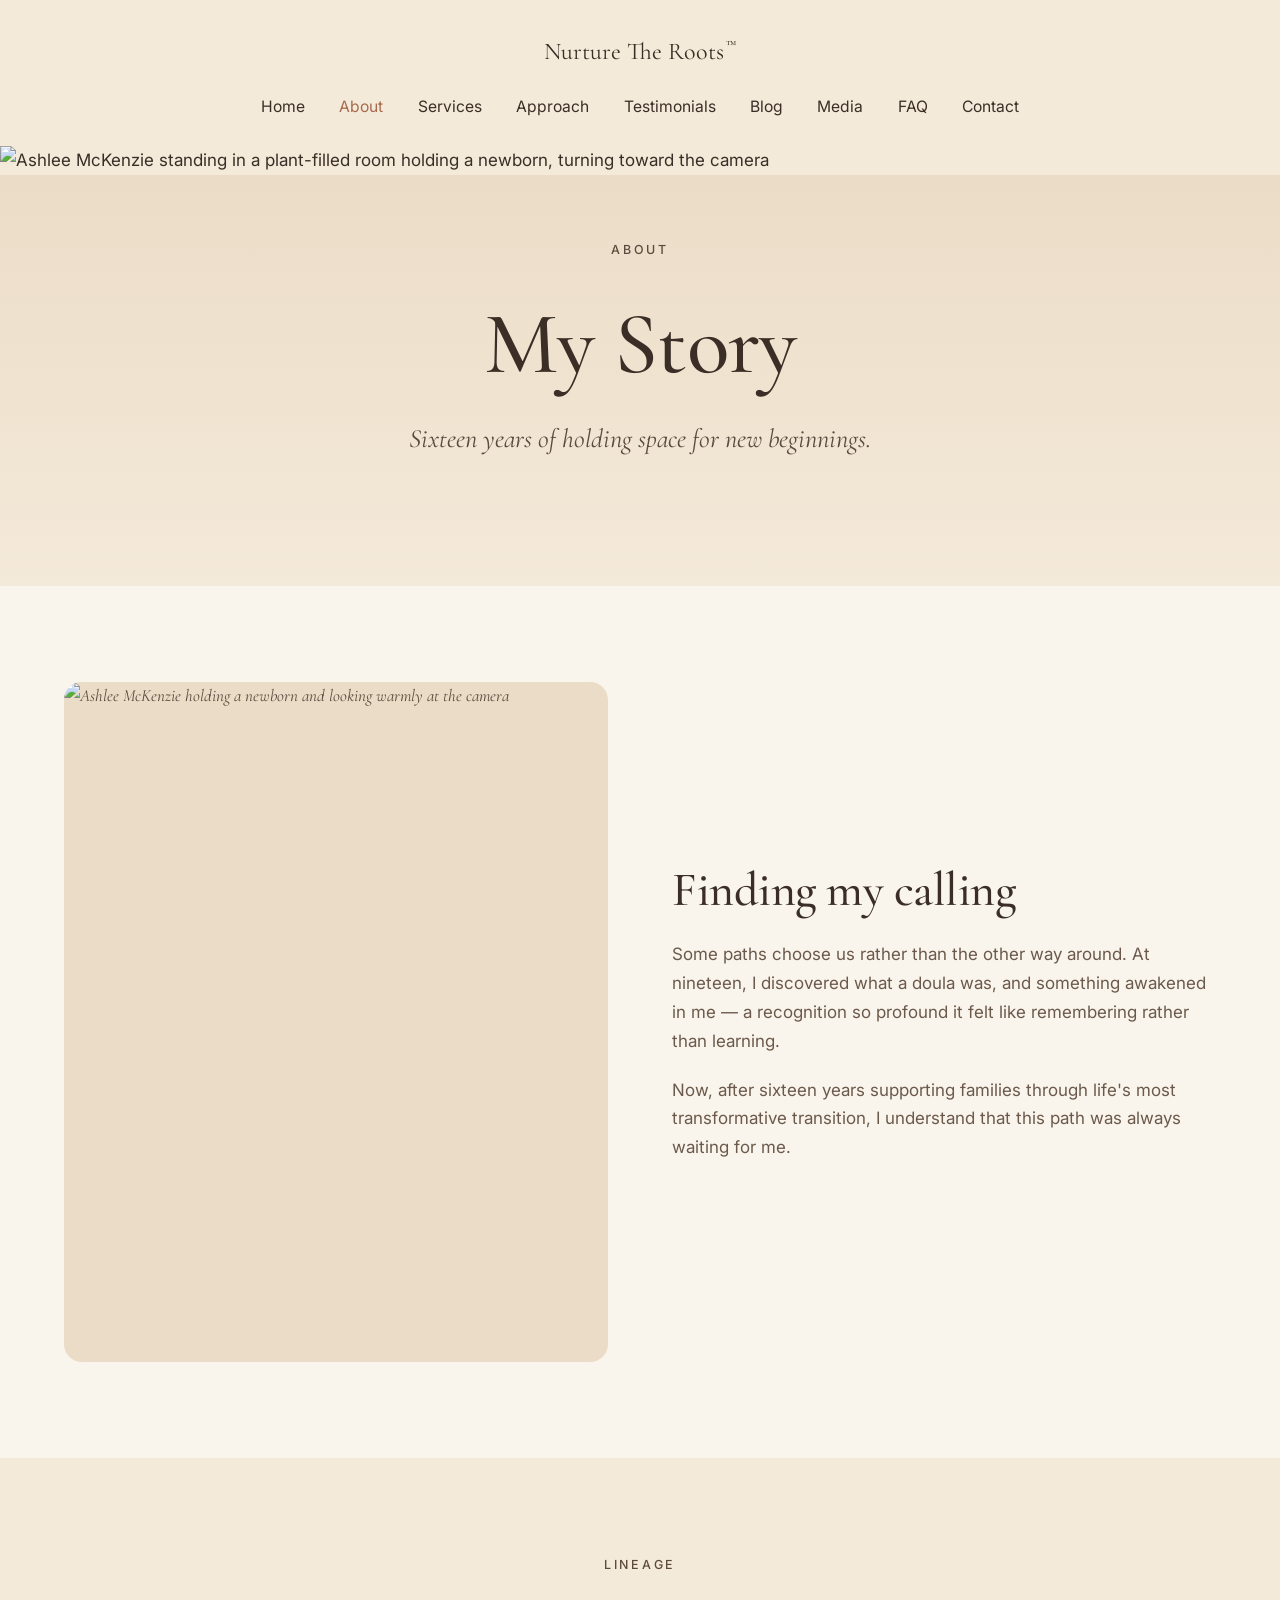
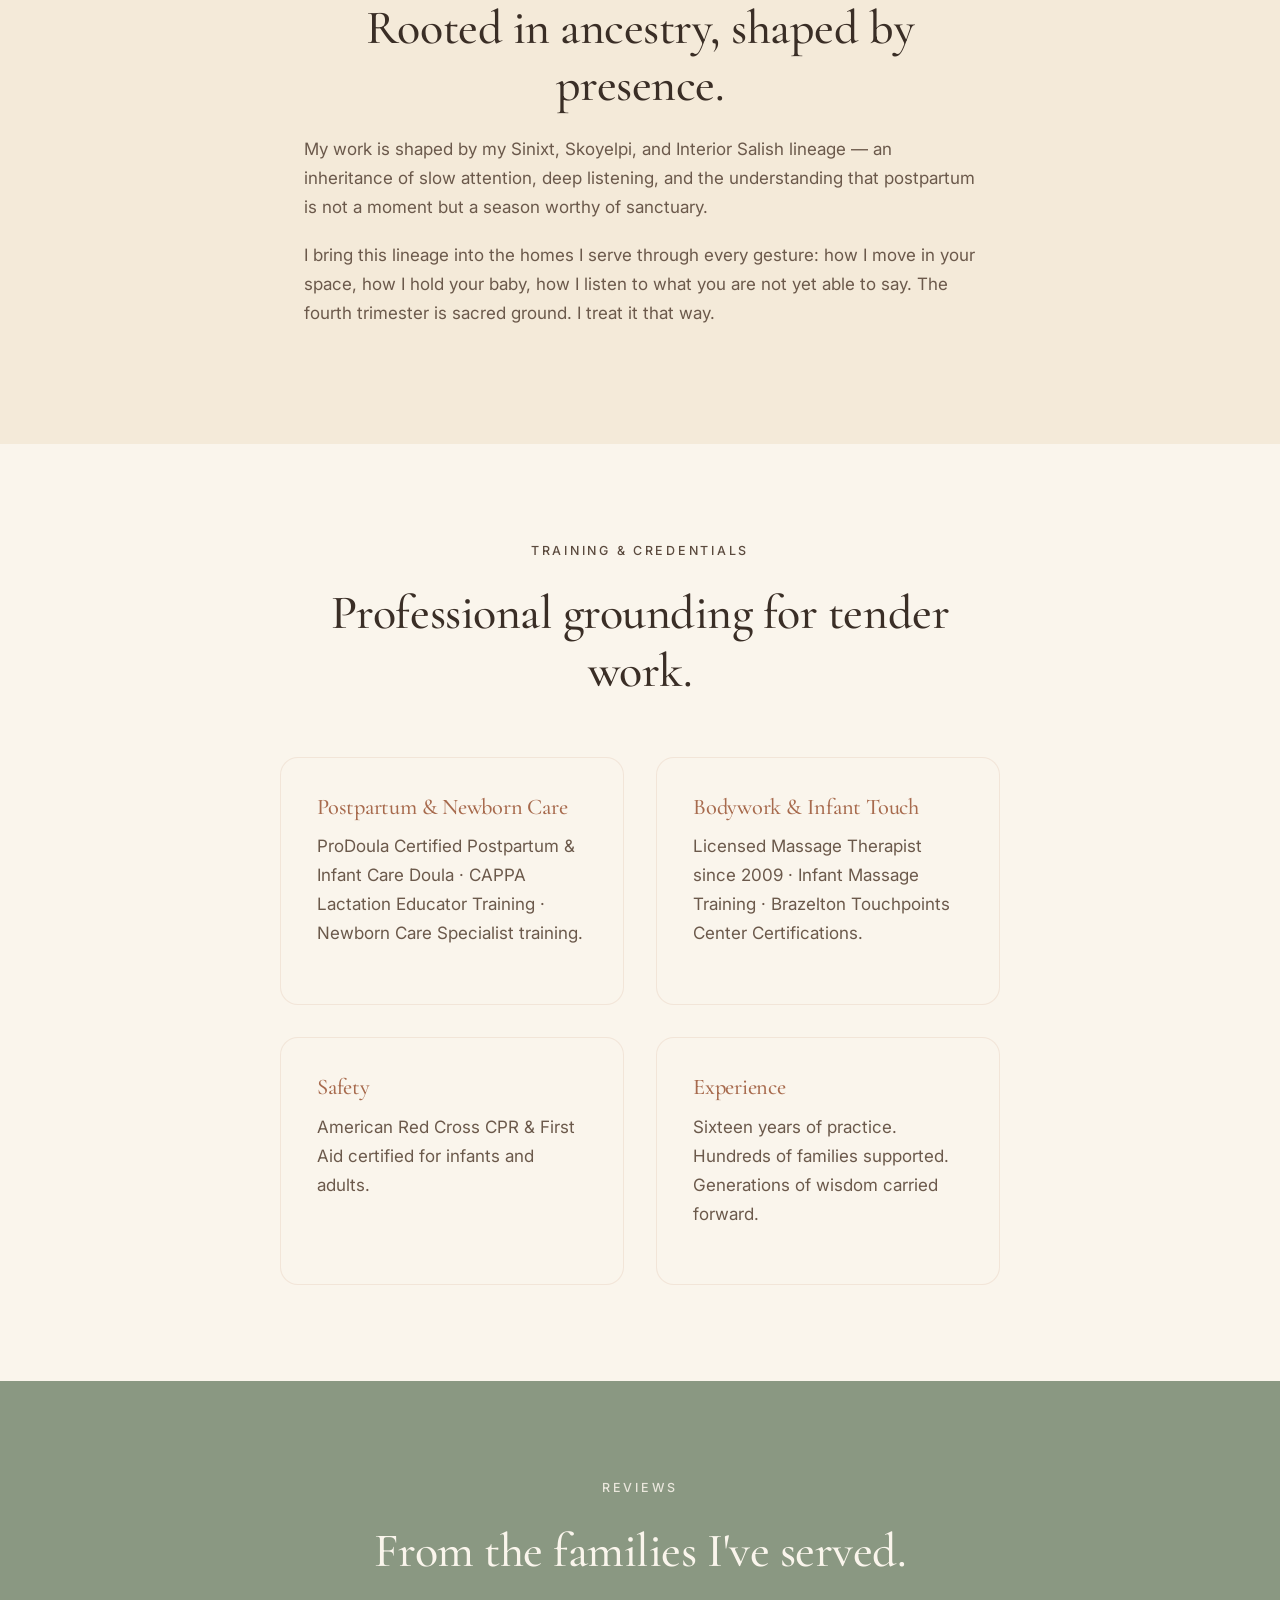
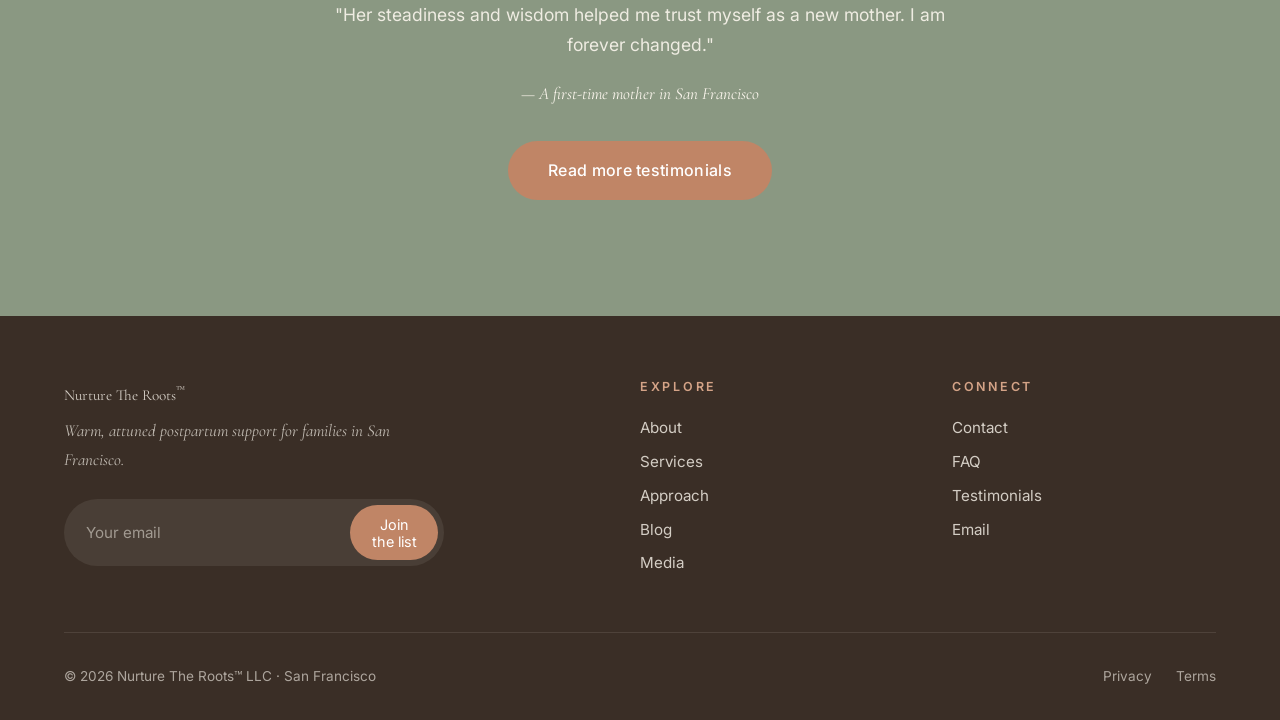
==== about.html @ e28b14f7 "Add Ashlee portrait and wide room shot to about page; add nuzzle photo before promise section" ====
<!DOCTYPE html>
<html lang="en">
<head>
    <meta charset="UTF-8">
    <meta name="viewport" content="width=device-width, initial-scale=1.0">
    <title>About Ashlee — Nurture The Roots™</title>
    <meta name="description" content="Ashlee McKenzie is a certified postpartum doula and fourth trimester expert serving families in San Francisco with lineage-rooted, attuned care.">
    <link rel="preconnect" href="https://fonts.googleapis.com">
    <link rel="preconnect" href="https://fonts.gstatic.com" crossorigin>
    <link href="https://fonts.googleapis.com/css2?family=Cormorant+Garamond:ital,wght@0,400;0,500;0,600;1,400;1,500&family=Inter:wght@300;400;500;600&display=swap" rel="stylesheet">
    <link rel="stylesheet" href="assets/css/styles.css">
</head>
<body>

    <header class="site-header">
        <div class="container nav-wrap">
            <a href="index.html" class="brand">Nurture The Roots<sup>™</sup></a>
            <nav>
                <ul class="nav">
                    <li><a href="index.html">Home</a></li>
                    <li><a href="about.html" class="active">About</a></li>
                    <li><a href="services.html">Services</a></li>
                    <li><a href="approach.html">Approach</a></li>
                    <li><a href="testimonials.html">Testimonials</a></li>
                    <li><a href="blog.html">Blog</a></li>
                    <li><a href="media.html">Media</a></li>
                    <li><a href="faq.html">FAQ</a></li>
                    <li><a href="contact.html">Contact</a></li>
                </ul>
            </nav>
        </div>
    </header>

    <section style="background: var(--sand-light); padding: 0;">
        <img src="assets/images/ashlee-wide-room.jpg"
             alt="Ashlee McKenzie standing in a plant-filled room holding a newborn, turning toward the camera"
             style="width: 100%; max-height: 580px; object-fit: cover; object-position: center 30%; display: block;">
    </section>

    <section class="hero" style="padding-top: 4rem;">
        <div class="container">
            <p class="eyebrow">About</p>
            <h1>My Story</h1>
            <p class="subhead">Sixteen years of holding space for new beginnings.</p>
        </div>
    </section>

    <section class="section-light">
        <div class="container">
            <div class="split">
                <div class="photo-frame">
                    <img src="assets/images/ashlee-portrait.jpg"
                         alt="Ashlee McKenzie holding a newborn and looking warmly at the camera">
                </div>
                <div>
                    <h2>Finding my calling</h2>
                    <p>
                        Some paths choose us rather than the other way around.
                        At nineteen, I discovered what a doula was, and something
                        awakened in me — a recognition so profound it felt like
                        remembering rather than learning.
                    </p>
                    <p>
                        Now, after sixteen years supporting families through life's most
                        transformative transition, I understand that this path was always
                        waiting for me.
                    </p>
                </div>
            </div>
        </div>
    </section>

    <section class="section-sand">
        <div class="container reading">
            <p class="eyebrow" style="text-align:center;">Lineage</p>
            <h2 style="text-align:center;">Rooted in ancestry, shaped by presence.</h2>
            <p>
                My work is shaped by my Sinixt, Skoyelpi, and Interior Salish lineage —
                an inheritance of slow attention, deep listening, and the understanding
                that postpartum is not a moment but a season worthy of sanctuary.
            </p>
            <p>
                I bring this lineage into the homes I serve through every gesture: how I move
                in your space, how I hold your baby, how I listen to what you are not yet able
                to say. The fourth trimester is sacred ground. I treat it that way.
            </p>
        </div>
    </section>

    <section class="section-light">
        <div class="container">
            <div class="section-head">
                <p class="eyebrow">Training &amp; Credentials</p>
                <h2>Professional grounding for tender work.</h2>
            </div>
            <div class="grid grid-2 reading">
                <div class="card">
                    <h3>Postpartum &amp; Newborn Care</h3>
                    <p>ProDoula Certified Postpartum &amp; Infant Care Doula · CAPPA Lactation Educator Training · Newborn Care Specialist training.</p>
                </div>
                <div class="card">
                    <h3>Bodywork &amp; Infant Touch</h3>
                    <p>Licensed Massage Therapist since 2009 · Infant Massage Training · Brazelton Touchpoints Center Certifications.</p>
                </div>
                <div class="card">
                    <h3>Safety</h3>
                    <p>American Red Cross CPR &amp; First Aid certified for infants and adults.</p>
                </div>
                <div class="card">
                    <h3>Experience</h3>
                    <p>Sixteen years of practice. Hundreds of families supported. Generations of wisdom carried forward.</p>
                </div>
            </div>
        </div>
    </section>

    <section class="section-sage">
        <div class="container reading" style="text-align:center;">
            <p class="eyebrow" style="color: rgba(250,245,236,0.85);">Reviews</p>
            <h2 style="color: var(--cream);">From the families I've served.</h2>
            <p style="color: rgba(250,245,236,0.9); font-size: 1.1rem;">
                "Her steadiness and wisdom helped me trust myself as a new mother. I am forever changed."
            </p>
            <p style="font-family: var(--serif); font-style: italic; color: var(--cream); margin-top: 1rem;">
                — A first-time mother in San Francisco
            </p>
            <p style="margin-top: 2rem;">
                <a href="testimonials.html" class="btn">Read more testimonials</a>
            </p>
        </div>
    </section>

    <footer class="site-footer">
        <div class="container">
            <div class="footer-grid">
                <div>
                    <a href="index.html" class="footer-brand">Nurture The Roots<sup>™</sup></a>
                    <p class="footer-tag">Warm, attuned postpartum support for families in San Francisco.</p>
                    <form class="newsletter" action="https://app.convertkit.com/forms/YOUR_FORM_ID/subscriptions" method="post">
                        <input type="email" name="email_address" placeholder="Your email" required>
                        <button type="submit">Join the list</button>
                    </form>
                </div>
                <div>
                    <h4>Explore</h4>
                    <a href="about.html">About</a>
                    <a href="services.html">Services</a>
                    <a href="approach.html">Approach</a>
                    <a href="blog.html">Blog</a>
                    <a href="media.html">Media</a>
                </div>
                <div>
                    <h4>Connect</h4>
                    <a href="contact.html">Contact</a>
                    <a href="faq.html">FAQ</a>
                    <a href="testimonials.html">Testimonials</a>
                    <a href="mailto:am.nurturetr@proton.me">Email</a>
                </div>
            </div>
            <div class="footer-bottom">
                <div>© 2026 Nurture The Roots™ LLC · San Francisco</div>
                <div>
                    <a href="privacy.html">Privacy</a>
                    <a href="terms.html">Terms</a>
                </div>
            </div>
        </div>
    </footer>

</body>
</html>
---- assets/css/styles.css ----
/* ============================================================
   Nurture The Roots™ — Site Styles
   Warm, editorial, emotionally spacious
   ============================================================ */

:root {
    --clay: #c08566;
    --clay-soft: #d4a387;
    --clay-deep: #a76a4d;
    --sand: #ebdcc7;
    --sand-light: #f4ead9;
    --cream: #faf5ec;
    --sage: #8a9882;
    --soil: #3a2e26;
    --soil-soft: #5b4a3e;
    --text: #3a2e26;
    --text-soft: #6b594b;

    --serif: 'Cormorant Garamond', 'Playfair Display', Georgia, serif;
    --sans: 'Inter', -apple-system, BlinkMacSystemFont, 'Helvetica Neue', sans-serif;

    --space-xs: 0.5rem;
    --space-sm: 1rem;
    --space-md: 2rem;
    --space-lg: 4rem;
    --space-xl: 6rem;
    --space-2xl: 8rem;

    --radius: 999px;
    --radius-card: 18px;
    --max-width: 1200px;
    --reading-width: 720px;
}

* {
    margin: 0;
    padding: 0;
    box-sizing: border-box;
}

html {
    scroll-behavior: smooth;
}

body {
    font-family: var(--sans);
    font-size: 17px;
    line-height: 1.7;
    color: var(--text);
    background: var(--cream);
    -webkit-font-smoothing: antialiased;
    -moz-osx-font-smoothing: grayscale;
}

.container {
    max-width: var(--max-width);
    margin: 0 auto;
    padding: 0 1.5rem;
}

.reading {
    max-width: var(--reading-width);
    margin: 0 auto;
}

/* ===== Typography ===== */
h1, h2, h3, h4 {
    font-family: var(--serif);
    font-weight: 500;
    color: var(--soil);
    line-height: 1.2;
    letter-spacing: -0.01em;
}

h1 {
    font-size: clamp(2.75rem, 7vw, 5.5rem);
    font-weight: 500;
}

h2 {
    font-size: clamp(2rem, 4vw, 3rem);
    margin-bottom: 1.25rem;
}

h3 {
    font-size: clamp(1.4rem, 2.5vw, 1.75rem);
    margin-bottom: 0.75rem;
}

p {
    margin-bottom: 1.25rem;
    color: var(--text-soft);
}

.eyebrow {
    font-family: var(--sans);
    font-size: 0.78rem;
    font-weight: 500;
    letter-spacing: 0.22em;
    text-transform: uppercase;
    color: var(--soil-soft);
    margin-bottom: 1.5rem;
}

.subhead {
    font-family: var(--serif);
    font-style: italic;
    font-size: clamp(1.25rem, 2.2vw, 1.65rem);
    color: var(--soil-soft);
    line-height: 1.4;
    margin: 1.5rem 0 2rem;
}

/* ===== Header / Navigation ===== */
.site-header {
    background: var(--sand-light);
    padding: 2rem 0 1.5rem;
}

.brand {
    font-family: var(--serif);
    font-size: 1.5rem;
    color: var(--soil);
    text-decoration: none;
    display: inline-block;
    margin-bottom: 1.25rem;
}

.brand sup {
    font-size: 0.6em;
    margin-left: 0.1em;
}

.nav-wrap {
    text-align: center;
}

.nav {
    display: flex;
    flex-wrap: wrap;
    justify-content: center;
    gap: 0.5rem 1.75rem;
    list-style: none;
}

.nav a {
    color: var(--soil);
    text-decoration: none;
    font-size: 0.98rem;
    padding: 0.4rem 0.2rem;
    transition: color 0.3s ease;
}

.nav a:hover,
.nav a.active {
    color: var(--clay-deep);
}

/* ===== Hero ===== */
.hero {
    background: linear-gradient(180deg, var(--sand) 0%, var(--sand-light) 100%);
    padding: var(--space-xl) 0;
    text-align: center;
}

.hero .eyebrow {
    margin-bottom: 2rem;
}

.hero h1 {
    margin-bottom: 1.5rem;
}

.hero h1 sup {
    font-size: 0.35em;
    vertical-align: super;
    margin-left: 0.1em;
}

.hero-copy {
    max-width: 620px;
    margin: 0 auto 2.5rem;
    font-size: 1.1rem;
    line-height: 1.7;
    color: var(--soil-soft);
}

/* ===== Buttons ===== */
.btn {
    display: inline-block;
    background: var(--clay);
    color: white;
    padding: 1rem 2.5rem;
    border-radius: var(--radius);
    text-decoration: none;
    font-family: var(--sans);
    font-size: 1rem;
    font-weight: 500;
    letter-spacing: 0.02em;
    transition: background 0.3s ease, transform 0.3s ease;
    border: none;
    cursor: pointer;
}

.btn:hover {
    background: var(--clay-deep);
    transform: translateY(-1px);
}

.btn-outline {
    background: transparent;
    color: var(--soil);
    border: 1px solid var(--soil);
}

.btn-outline:hover {
    background: var(--soil);
    color: var(--cream);
}

/* ===== Section ===== */
section {
    padding: var(--space-xl) 0;
}

.section-light { background: var(--cream); }
.section-sand  { background: var(--sand-light); }
.section-sage  { background: var(--sage); color: var(--cream); }
.section-soil  { background: var(--soil); color: var(--cream); }

.section-sage h2, .section-sage h3,
.section-soil h2, .section-soil h3 { color: var(--cream); }

.section-sage p, .section-soil p { color: rgba(250, 245, 236, 0.85); }

.section-head {
    text-align: center;
    max-width: 700px;
    margin: 0 auto 3.5rem;
}

/* ===== Cards / Grid ===== */
.grid {
    display: grid;
    gap: 2rem;
}

.grid-2 { grid-template-columns: repeat(auto-fit, minmax(320px, 1fr)); }
.grid-3 { grid-template-columns: repeat(auto-fit, minmax(280px, 1fr)); }

.card {
    background: var(--cream);
    padding: 2.25rem;
    border-radius: var(--radius-card);
    border: 1px solid rgba(192, 133, 102, 0.15);
    transition: transform 0.3s ease, box-shadow 0.3s ease;
}

.card:hover {
    transform: translateY(-3px);
    box-shadow: 0 12px 30px rgba(58, 46, 38, 0.08);
}

.card h3 {
    color: var(--clay-deep);
    font-size: 1.4rem;
    margin-bottom: 0.75rem;
}

/* ===== Testimonials ===== */
.testimonial {
    background: var(--cream);
    padding: 2.5rem;
    border-radius: var(--radius-card);
    border: 1px solid rgba(192, 133, 102, 0.15);
    text-align: center;
}

.testimonial-quote {
    font-family: var(--serif);
    font-style: italic;
    font-size: 1.25rem;
    line-height: 1.6;
    color: var(--soil);
    margin-bottom: 1.5rem;
}

.testimonial-stars {
    color: var(--clay);
    letter-spacing: 0.2em;
    margin-bottom: 0.75rem;
}

.testimonial-name {
    font-size: 0.95rem;
    color: var(--soil-soft);
    font-weight: 500;
}

/* ===== Photo placement helpers ===== */
.photo-frame {
    background: var(--sand);
    border-radius: var(--radius-card);
    overflow: hidden;
    aspect-ratio: 4 / 5;
    display: flex;
    align-items: center;
    justify-content: center;
    color: var(--soil-soft);
    font-style: italic;
    font-family: var(--serif);
}

.photo-frame img {
    width: 100%;
    height: 100%;
    object-fit: cover;
    display: block;
}

.split {
    display: grid;
    grid-template-columns: 1fr 1fr;
    gap: 4rem;
    align-items: center;
}

@media (max-width: 768px) {
    .split { grid-template-columns: 1fr; gap: 2rem; }
}

/* ===== Footer ===== */
.site-footer {
    background: var(--soil);
    color: var(--cream);
    padding: 4rem 0 2rem;
}

.footer-grid {
    display: grid;
    grid-template-columns: 2fr 1fr 1fr;
    gap: 3rem;
    margin-bottom: 3rem;
}

.footer-grid h4 {
    font-family: var(--sans);
    font-size: 0.78rem;
    letter-spacing: 0.22em;
    text-transform: uppercase;
    color: var(--clay-soft);
    margin-bottom: 1.25rem;
    font-weight: 600;
}

.footer-grid a {
    color: rgba(250, 245, 236, 0.8);
    text-decoration: none;
    display: block;
    margin-bottom: 0.5rem;
    font-size: 0.95rem;
    transition: color 0.3s ease;
}

.footer-grid a:hover {
    color: var(--clay-soft);
}

.footer-brand {
    font-family: var(--serif);
    font-size: 1.5rem;
    color: var(--cream);
    margin-bottom: 1rem;
    display: inline-block;
}

.footer-tag {
    font-family: var(--serif);
    font-style: italic;
    color: rgba(250, 245, 236, 0.7);
    margin-bottom: 1.5rem;
    max-width: 360px;
}

.newsletter {
    display: flex;
    gap: 0.5rem;
    background: rgba(250, 245, 236, 0.08);
    padding: 0.4rem;
    border-radius: var(--radius);
    max-width: 380px;
}

.newsletter input {
    flex: 1;
    background: transparent;
    border: none;
    padding: 0.75rem 1rem;
    color: var(--cream);
    font-family: var(--sans);
    outline: none;
    font-size: 0.95rem;
}

.newsletter input::placeholder { color: rgba(250, 245, 236, 0.5); }

.newsletter button {
    background: var(--clay);
    color: white;
    border: none;
    padding: 0.65rem 1.25rem;
    border-radius: var(--radius);
    font-family: var(--sans);
    cursor: pointer;
    font-size: 0.9rem;
    transition: background 0.3s ease;
}

.newsletter button:hover { background: var(--clay-deep); }

.footer-bottom {
    border-top: 1px solid rgba(250, 245, 236, 0.1);
    padding-top: 2rem;
    display: flex;
    justify-content: space-between;
    flex-wrap: wrap;
    gap: 1rem;
    font-size: 0.85rem;
    color: rgba(250, 245, 236, 0.6);
}

.footer-bottom a {
    color: rgba(250, 245, 236, 0.6);
    text-decoration: none;
    margin-left: 1.25rem;
}

.footer-bottom a:hover { color: var(--clay-soft); }

.social {
    display: inline-flex;
    gap: 1rem;
    margin-top: 1rem;
}

.social a {
    color: var(--clay-soft);
    display: inline-flex;
    width: 36px;
    height: 36px;
    border: 1px solid rgba(212, 163, 135, 0.4);
    border-radius: 50%;
    align-items: center;
    justify-content: center;
    text-decoration: none;
    transition: background 0.3s ease;
}

.social a:hover { background: rgba(212, 163, 135, 0.15); }

/* ===== Responsive ===== */
@media (max-width: 768px) {
    .footer-grid {
        grid-template-columns: 1fr;
        gap: 2rem;
    }

    section { padding: var(--space-lg) 0; }
    .hero { padding: var(--space-lg) 0; }

    .nav { gap: 0.25rem 1rem; }
    .nav a { font-size: 0.9rem; }
}
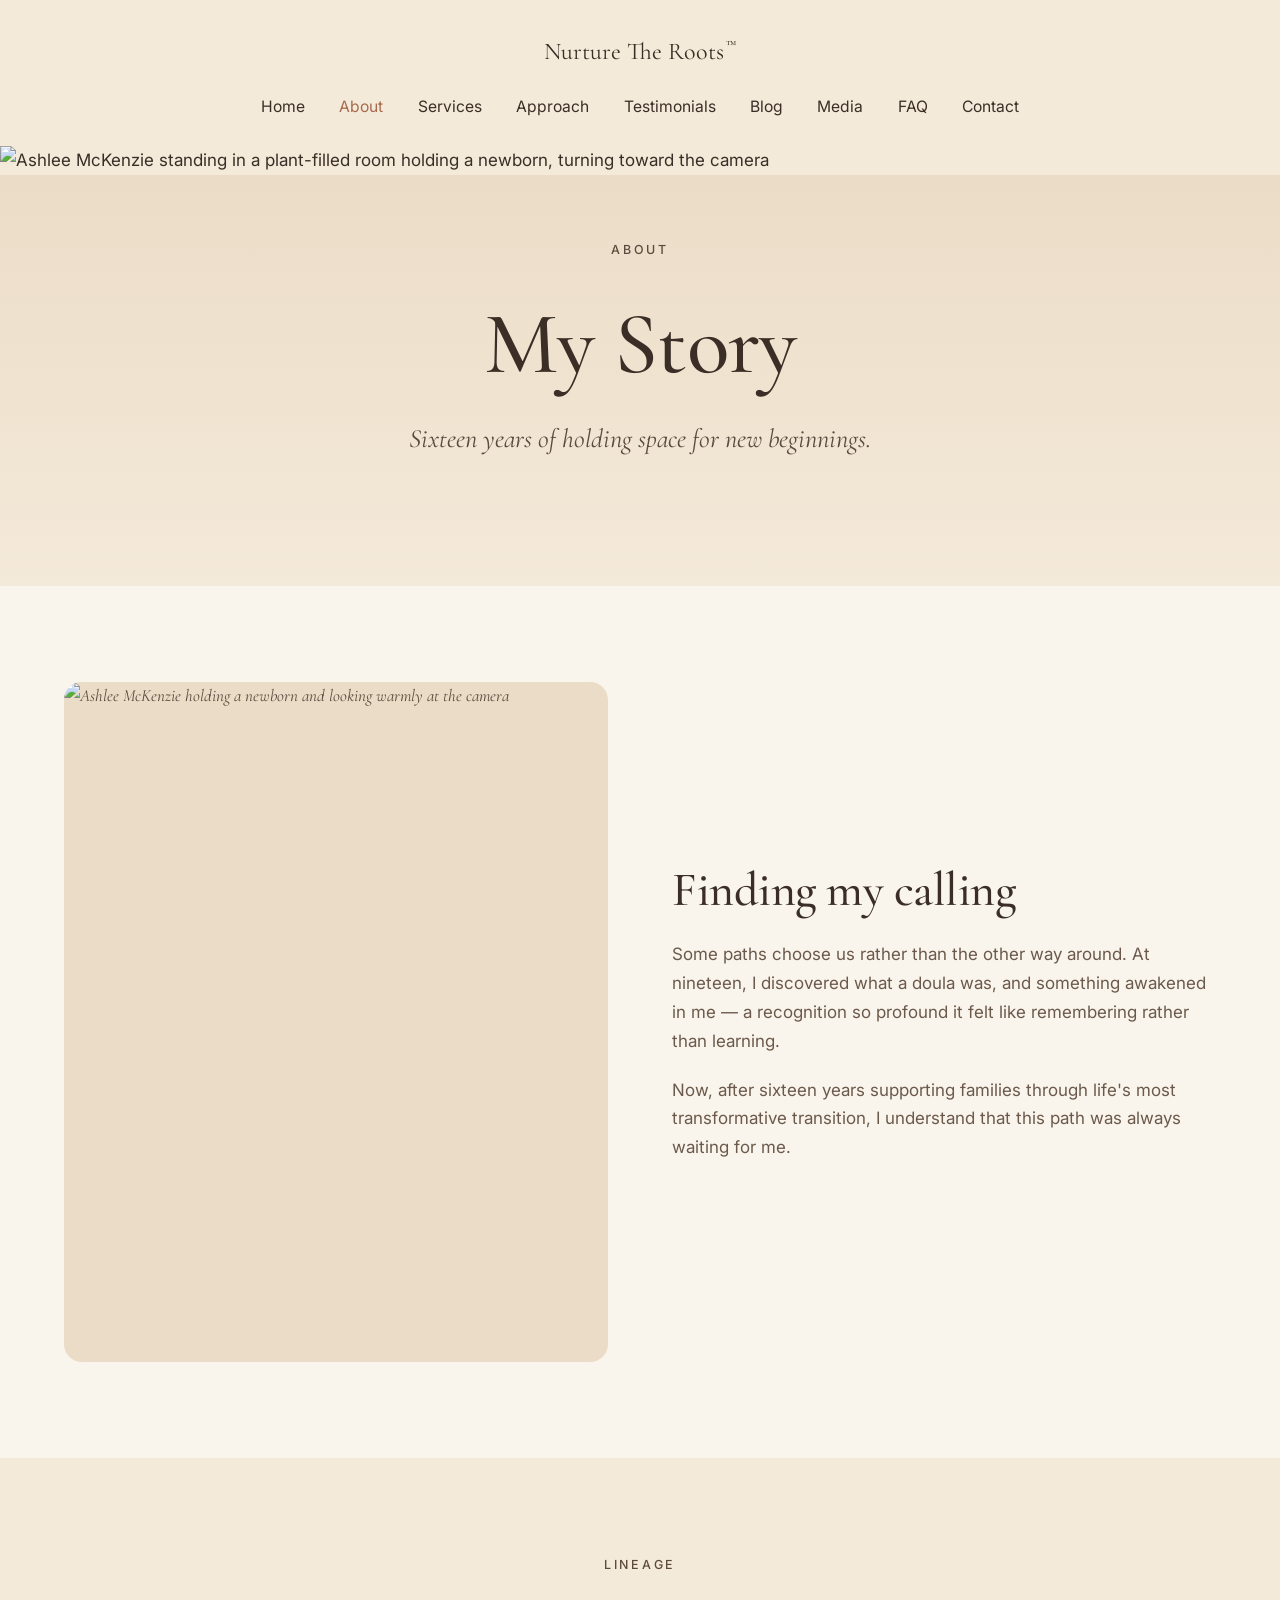
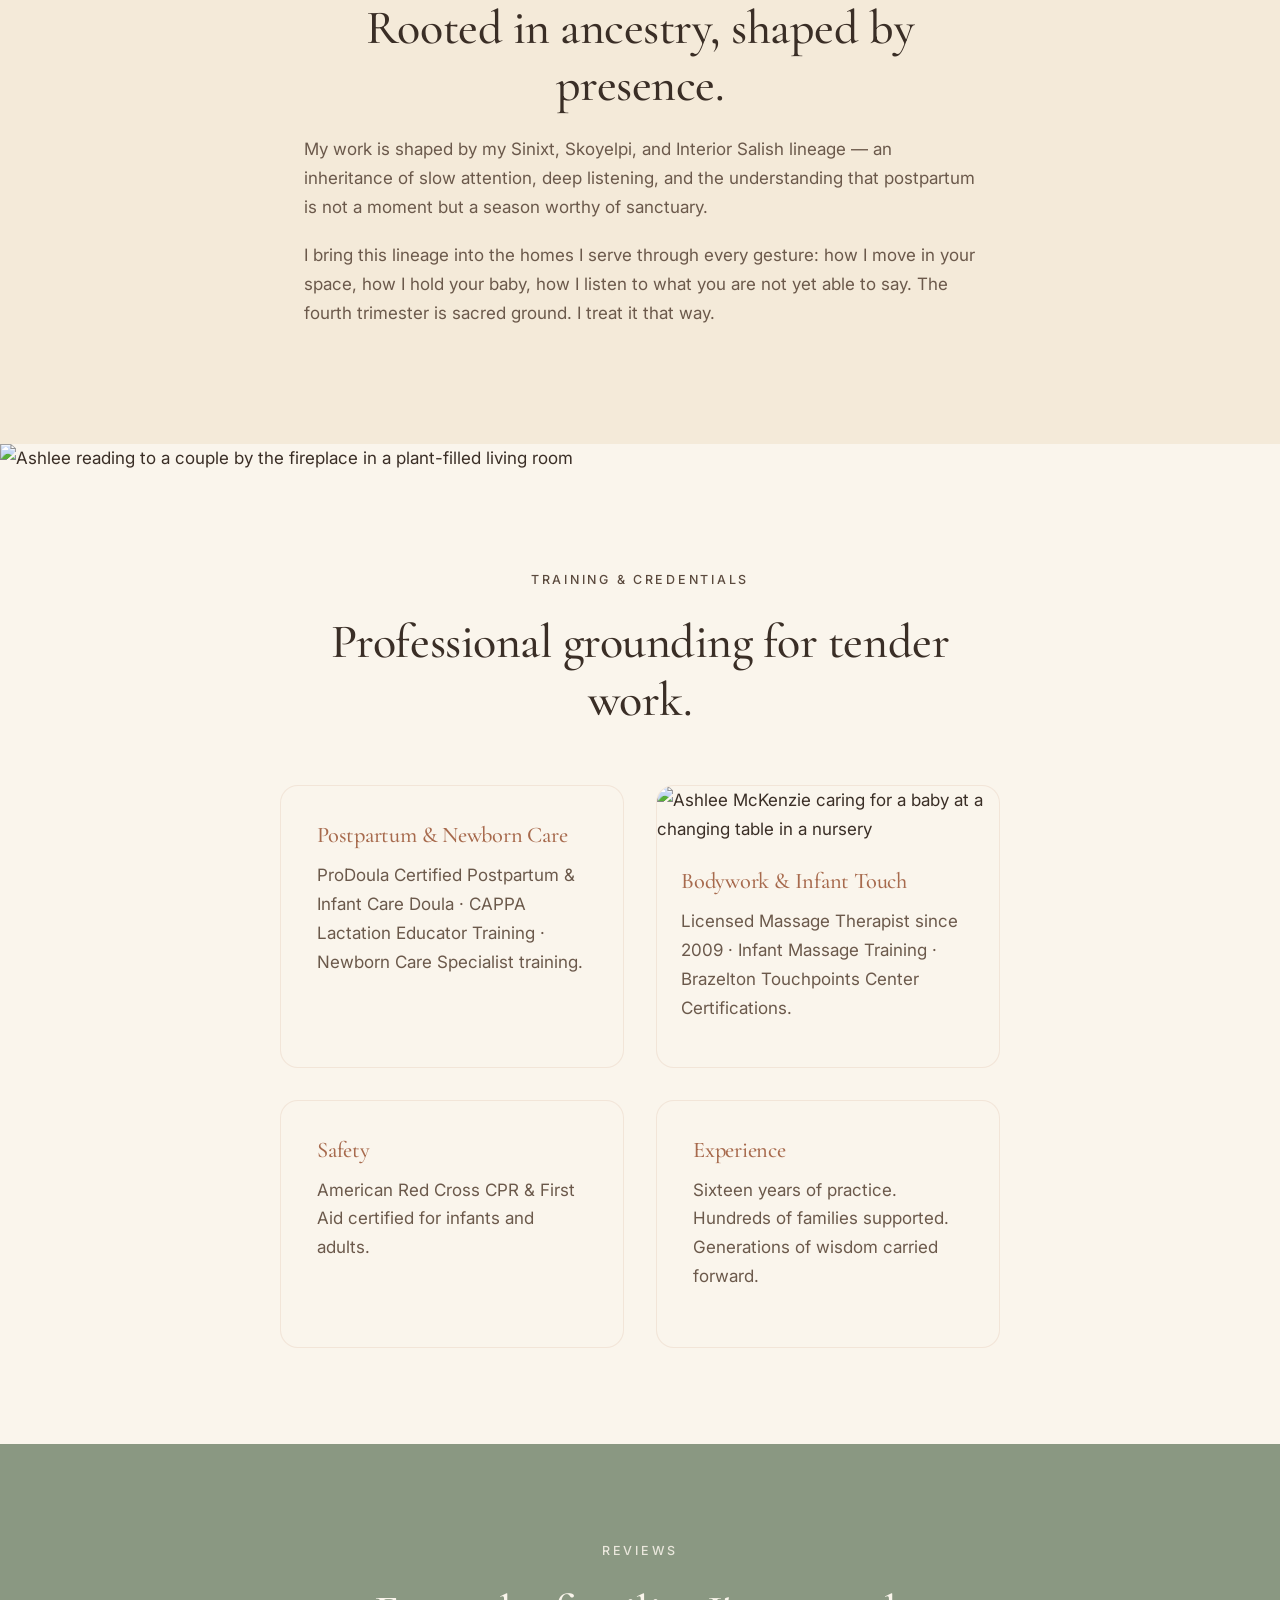
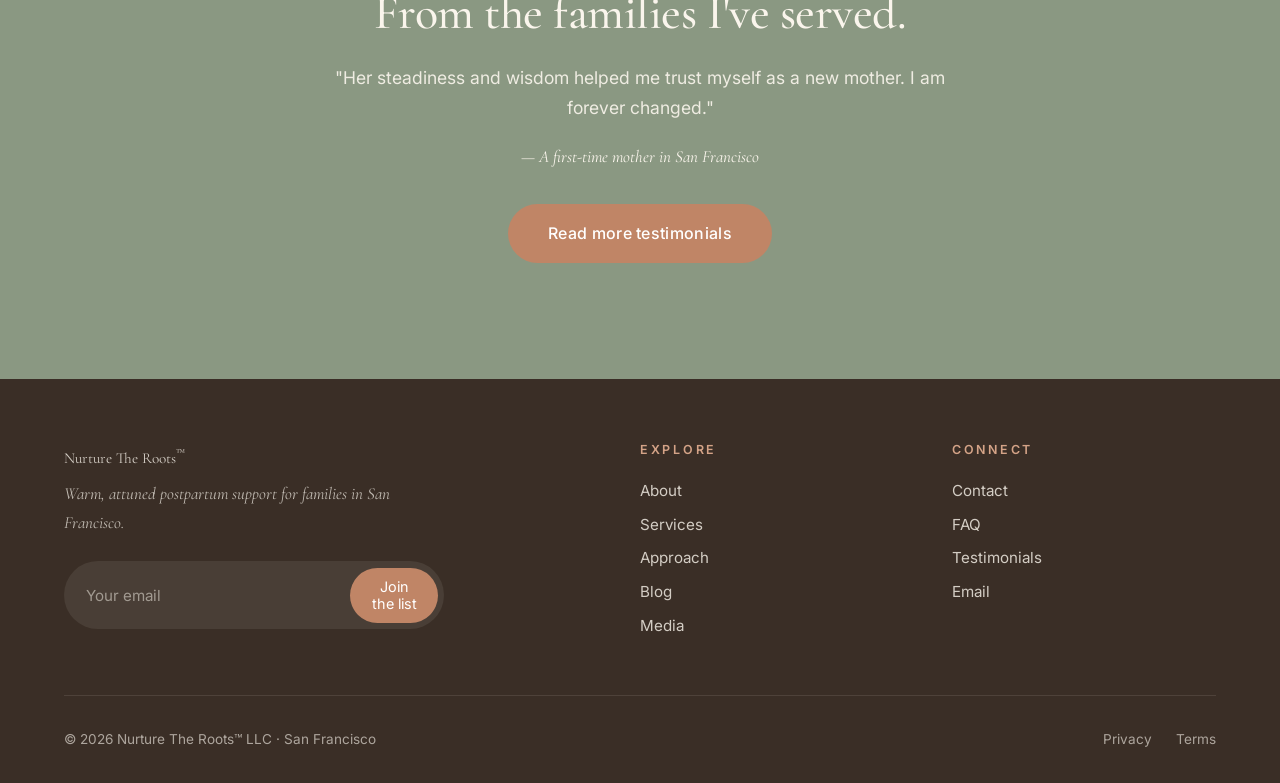
==== commit e7bb90fe: "Add fireplace and changing table photos to about; rattle to services newborn card; intake photo to c" ====
--- a/about.html
+++ b/about.html
@@ -87,6 +87,12 @@
         </div>
     </section>
 
+    <section style="padding: 0; background: var(--cream);">
+        <img src="assets/images/ashlee-fireplace.jpg"
+             alt="Ashlee reading to a couple by the fireplace in a plant-filled living room"
+             style="width: 100%; max-height: 560px; object-fit: cover; object-position: center 20%; display: block;">
+    </section>
+
     <section class="section-light">
         <div class="container">
             <div class="section-head">
@@ -98,9 +104,14 @@
                     <h3>Postpartum &amp; Newborn Care</h3>
                     <p>ProDoula Certified Postpartum &amp; Infant Care Doula · CAPPA Lactation Educator Training · Newborn Care Specialist training.</p>
                 </div>
-                <div class="card">
-                    <h3>Bodywork &amp; Infant Touch</h3>
-                    <p>Licensed Massage Therapist since 2009 · Infant Massage Training · Brazelton Touchpoints Center Certifications.</p>
+                <div class="card" style="padding: 0; overflow: hidden;">
+                    <img src="assets/images/ashlee-changing-table.jpg"
+                         alt="Ashlee McKenzie caring for a baby at a changing table in a nursery"
+                         style="width: 100%; height: 200px; object-fit: cover; object-position: center 15%;">
+                    <div style="padding: 1.5rem;">
+                        <h3>Bodywork &amp; Infant Touch</h3>
+                        <p>Licensed Massage Therapist since 2009 · Infant Massage Training · Brazelton Touchpoints Center Certifications.</p>
+                    </div>
                 </div>
                 <div class="card">
                     <h3>Safety</h3>
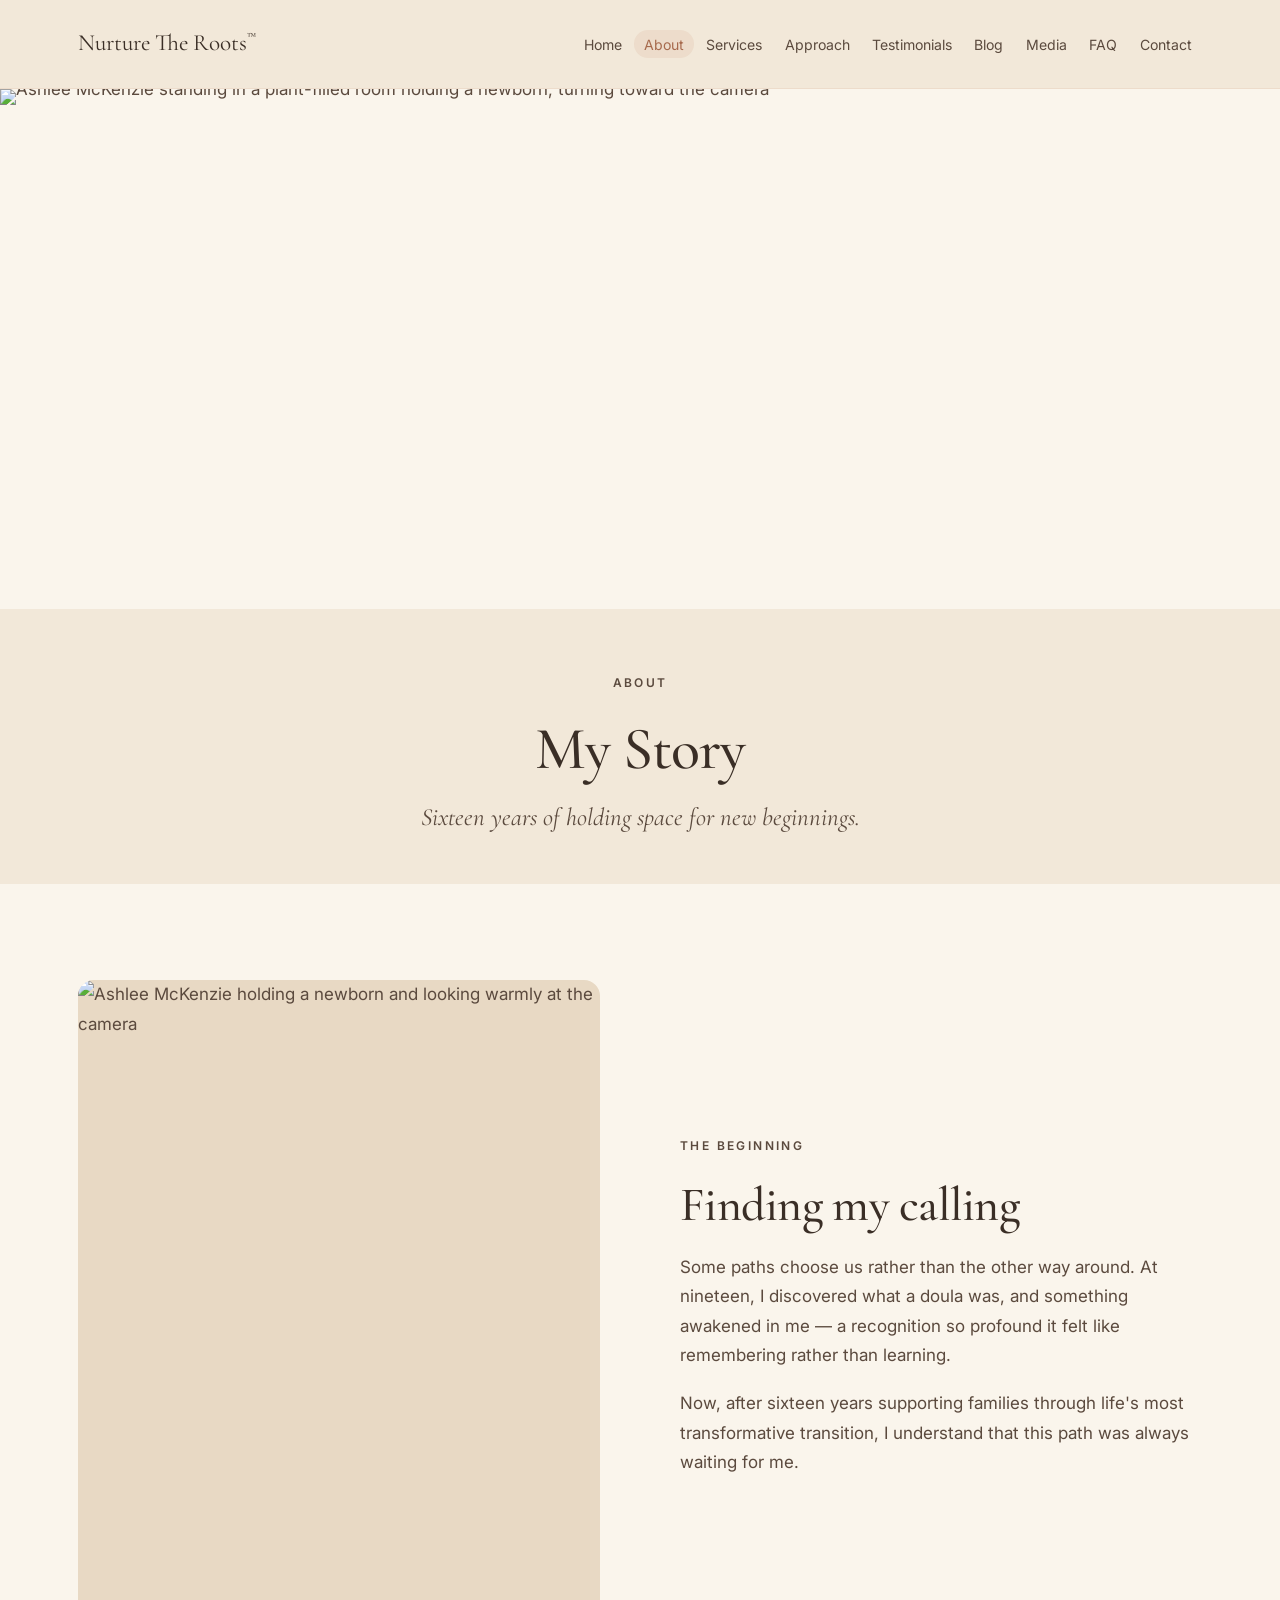
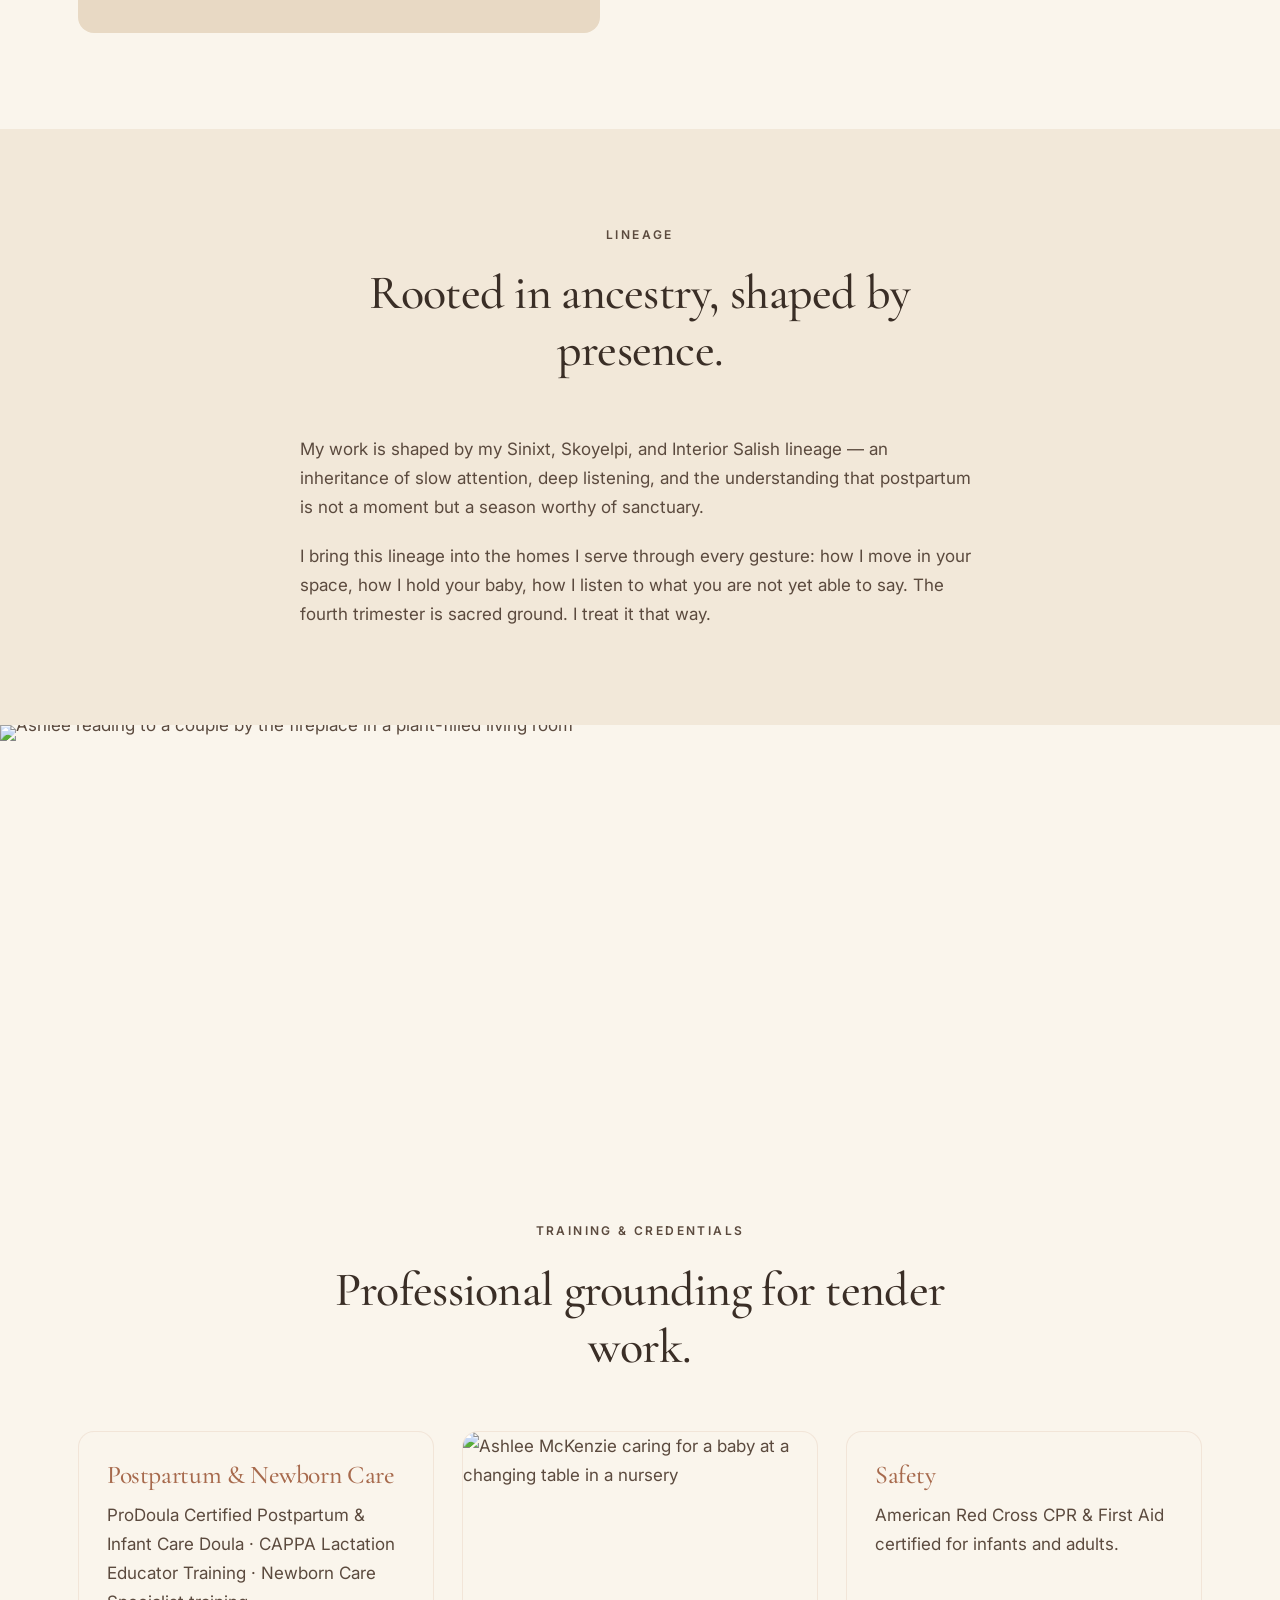
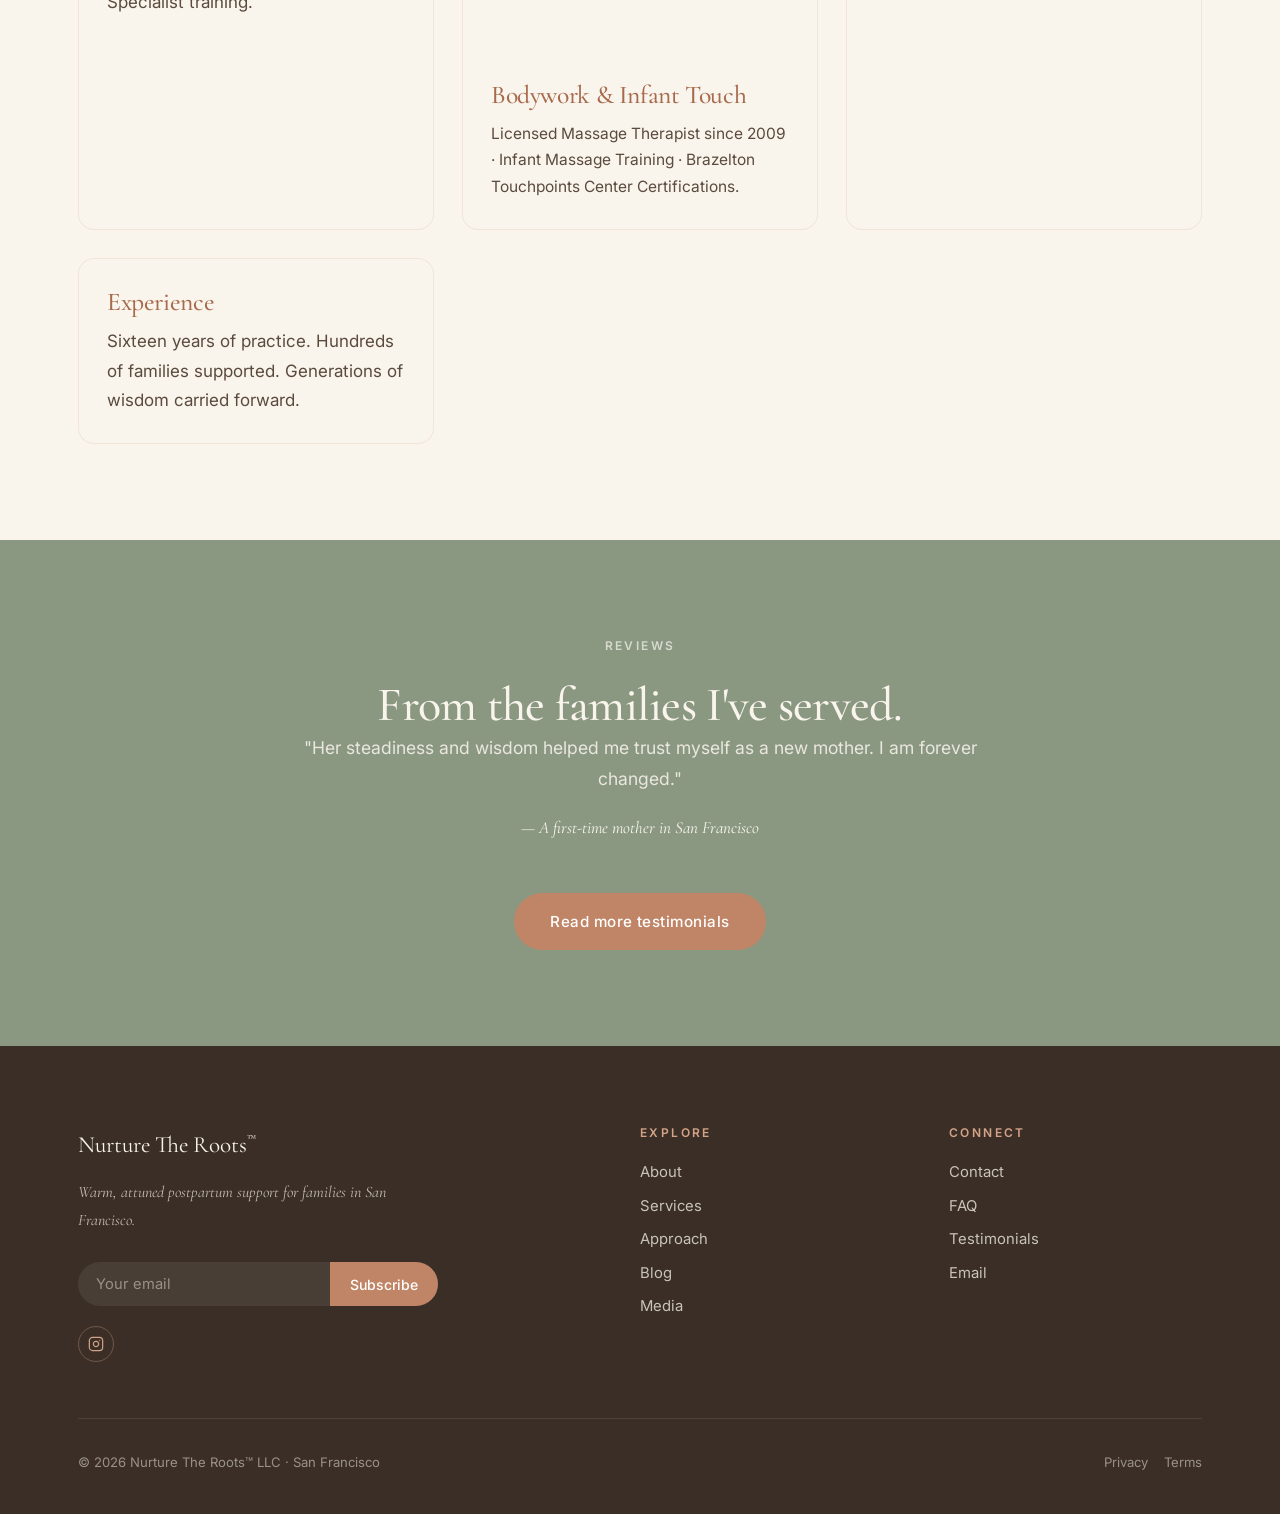
==== commit 442b1db0: "Full layout pass: unified hierarchy, sticky nav with mobile hamburger, consistent card treatment, ph" ====
--- a/about.html
+++ b/about.html
@@ -12,171 +12,165 @@
 </head>
 <body>
 
-    <header class="site-header">
-        <div class="container nav-wrap">
-            <a href="index.html" class="brand">Nurture The Roots<sup>™</sup></a>
-            <nav>
-                <ul class="nav">
-                    <li><a href="index.html">Home</a></li>
-                    <li><a href="about.html" class="active">About</a></li>
-                    <li><a href="services.html">Services</a></li>
-                    <li><a href="approach.html">Approach</a></li>
-                    <li><a href="testimonials.html">Testimonials</a></li>
-                    <li><a href="blog.html">Blog</a></li>
-                    <li><a href="media.html">Media</a></li>
-                    <li><a href="faq.html">FAQ</a></li>
-                    <li><a href="contact.html">Contact</a></li>
-                </ul>
-            </nav>
-        </div>
-    </header>
+<header class="site-header">
+    <div class="container header-inner">
+        <a href="index.html" class="brand">Nurture The Roots<sup>™</sup></a>
+        <button class="nav-toggle" aria-label="Toggle menu" onclick="this.nextElementSibling.classList.toggle('open')">
+            <span></span><span></span><span></span>
+        </button>
+        <ul class="nav">
+            <li><a href="index.html">Home</a></li>
+            <li><a href="about.html" class="active">About</a></li>
+            <li><a href="services.html">Services</a></li>
+            <li><a href="approach.html">Approach</a></li>
+            <li><a href="testimonials.html">Testimonials</a></li>
+            <li><a href="blog.html">Blog</a></li>
+            <li><a href="media.html">Media</a></li>
+            <li><a href="faq.html">FAQ</a></li>
+            <li><a href="contact.html">Contact</a></li>
+        </ul>
+    </div>
+</header>
 
-    <section style="background: var(--sand-light); padding: 0;">
-        <img src="assets/images/ashlee-wide-room.jpg"
-             alt="Ashlee McKenzie standing in a plant-filled room holding a newborn, turning toward the camera"
-             style="width: 100%; max-height: 580px; object-fit: cover; object-position: center 30%; display: block;">
-    </section>
+<!-- Banner photo -->
+<div class="photo-banner">
+    <img src="assets/images/ashlee-wide-room.jpg" alt="Ashlee McKenzie standing in a plant-filled room holding a newborn, turning toward the camera" style="object-position: center 30%;">
+</div>
 
-    <section class="hero" style="padding-top: 4rem;">
-        <div class="container">
-            <p class="eyebrow">About</p>
-            <h1>My Story</h1>
-            <p class="subhead">Sixteen years of holding space for new beginnings.</p>
-        </div>
-    </section>
+<!-- Page hero -->
+<section class="page-hero">
+    <div class="container">
+        <span class="eyebrow">About</span>
+        <h1>My Story</h1>
+        <p class="subhead">Sixteen years of holding space for new beginnings.</p>
+    </div>
+</section>
 
-    <section class="section-light">
-        <div class="container">
-            <div class="split">
-                <div class="photo-frame">
-                    <img src="assets/images/ashlee-portrait.jpg"
-                         alt="Ashlee McKenzie holding a newborn and looking warmly at the camera">
-                </div>
-                <div>
-                    <h2>Finding my calling</h2>
-                    <p>
-                        Some paths choose us rather than the other way around.
-                        At nineteen, I discovered what a doula was, and something
-                        awakened in me — a recognition so profound it felt like
-                        remembering rather than learning.
-                    </p>
-                    <p>
-                        Now, after sixteen years supporting families through life's most
-                        transformative transition, I understand that this path was always
-                        waiting for me.
-                    </p>
-                </div>
+<!-- Finding my calling -->
+<section class="section section-light">
+    <div class="container">
+        <div class="split">
+            <div class="photo-frame">
+                <img src="assets/images/ashlee-portrait.jpg" alt="Ashlee McKenzie holding a newborn and looking warmly at the camera">
+            </div>
+            <div class="split-text">
+                <span class="eyebrow">The Beginning</span>
+                <h2>Finding my calling</h2>
+                <p>Some paths choose us rather than the other way around. At nineteen, I discovered what a doula was, and something awakened in me — a recognition so profound it felt like remembering rather than learning.</p>
+                <p>Now, after sixteen years supporting families through life's most transformative transition, I understand that this path was always waiting for me.</p>
             </div>
         </div>
-    </section>
+    </div>
+</section>
 
-    <section class="section-sand">
-        <div class="container reading">
-            <p class="eyebrow" style="text-align:center;">Lineage</p>
-            <h2 style="text-align:center;">Rooted in ancestry, shaped by presence.</h2>
-            <p>
-                My work is shaped by my Sinixt, Skoyelpi, and Interior Salish lineage —
-                an inheritance of slow attention, deep listening, and the understanding
-                that postpartum is not a moment but a season worthy of sanctuary.
-            </p>
-            <p>
-                I bring this lineage into the homes I serve through every gesture: how I move
-                in your space, how I hold your baby, how I listen to what you are not yet able
-                to say. The fourth trimester is sacred ground. I treat it that way.
-            </p>
+<!-- Lineage -->
+<section class="section section-sand">
+    <div class="container">
+        <div class="section-head">
+            <span class="eyebrow">Lineage</span>
+            <h2>Rooted in ancestry, shaped by presence.</h2>
         </div>
-    </section>
+        <div class="reading" style="margin: 0 auto;">
+            <p>My work is shaped by my Sinixt, Skoyelpi, and Interior Salish lineage — an inheritance of slow attention, deep listening, and the understanding that postpartum is not a moment but a season worthy of sanctuary.</p>
+            <p>I bring this lineage into the homes I serve through every gesture: how I move in your space, how I hold your baby, how I listen to what you are not yet able to say. The fourth trimester is sacred ground. I treat it that way.</p>
+        </div>
+    </div>
+</section>
 
-    <section style="padding: 0; background: var(--cream);">
-        <img src="assets/images/ashlee-fireplace.jpg"
-             alt="Ashlee reading to a couple by the fireplace in a plant-filled living room"
-             style="width: 100%; max-height: 560px; object-fit: cover; object-position: center 20%; display: block;">
-    </section>
+<!-- Fireplace photo -->
+<div class="photo-banner short">
+    <img src="assets/images/ashlee-fireplace.jpg" alt="Ashlee reading to a couple by the fireplace in a plant-filled living room" style="object-position: center 20%;">
+</div>
 
-    <section class="section-light">
-        <div class="container">
-            <div class="section-head">
-                <p class="eyebrow">Training &amp; Credentials</p>
-                <h2>Professional grounding for tender work.</h2>
-            </div>
-            <div class="grid grid-2 reading">
-                <div class="card">
+<!-- Credentials -->
+<section class="section section-light">
+    <div class="container">
+        <div class="section-head">
+            <span class="eyebrow">Training &amp; Credentials</span>
+            <h2>Professional grounding for tender work.</h2>
+        </div>
+        <div class="grid grid-2">
+            <div class="card">
+                <div class="card-plain">
                     <h3>Postpartum &amp; Newborn Care</h3>
                     <p>ProDoula Certified Postpartum &amp; Infant Care Doula · CAPPA Lactation Educator Training · Newborn Care Specialist training.</p>
                 </div>
-                <div class="card" style="padding: 0; overflow: hidden;">
-                    <img src="assets/images/ashlee-changing-table.jpg"
-                         alt="Ashlee McKenzie caring for a baby at a changing table in a nursery"
-                         style="width: 100%; height: 200px; object-fit: cover; object-position: center 15%;">
-                    <div style="padding: 1.5rem;">
-                        <h3>Bodywork &amp; Infant Touch</h3>
-                        <p>Licensed Massage Therapist since 2009 · Infant Massage Training · Brazelton Touchpoints Center Certifications.</p>
-                    </div>
+            </div>
+            <div class="card">
+                <img src="assets/images/ashlee-changing-table.jpg" alt="Ashlee McKenzie caring for a baby at a changing table in a nursery" class="card-img" style="object-position: center 15%;">
+                <div class="card-body">
+                    <h3>Bodywork &amp; Infant Touch</h3>
+                    <p>Licensed Massage Therapist since 2009 · Infant Massage Training · Brazelton Touchpoints Center Certifications.</p>
                 </div>
-                <div class="card">
+            </div>
+            <div class="card">
+                <div class="card-plain">
                     <h3>Safety</h3>
                     <p>American Red Cross CPR &amp; First Aid certified for infants and adults.</p>
                 </div>
-                <div class="card">
+            </div>
+            <div class="card">
+                <div class="card-plain">
                     <h3>Experience</h3>
                     <p>Sixteen years of practice. Hundreds of families supported. Generations of wisdom carried forward.</p>
                 </div>
             </div>
         </div>
-    </section>
+    </div>
+</section>
 
-    <section class="section-sage">
-        <div class="container reading" style="text-align:center;">
-            <p class="eyebrow" style="color: rgba(250,245,236,0.85);">Reviews</p>
-            <h2 style="color: var(--cream);">From the families I've served.</h2>
-            <p style="color: rgba(250,245,236,0.9); font-size: 1.1rem;">
-                "Her steadiness and wisdom helped me trust myself as a new mother. I am forever changed."
-            </p>
-            <p style="font-family: var(--serif); font-style: italic; color: var(--cream); margin-top: 1rem;">
-                — A first-time mother in San Francisco
-            </p>
-            <p style="margin-top: 2rem;">
-                <a href="testimonials.html" class="btn">Read more testimonials</a>
-            </p>
+<!-- Testimonial CTA -->
+<section class="section section-sage">
+    <div class="container">
+        <div class="reading" style="text-align: center; margin: 0 auto;">
+            <span class="eyebrow">Reviews</span>
+            <h2>From the families I've served.</h2>
+            <p style="font-size: 1.1rem;">"Her steadiness and wisdom helped me trust myself as a new mother. I am forever changed."</p>
+            <p style="font-family: var(--serif); font-style: italic; color: var(--cream); margin-top: 1rem;">— A first-time mother in San Francisco</p>
+            <a href="testimonials.html" class="btn" style="margin-top: 2rem;">Read more testimonials</a>
         </div>
-    </section>
+    </div>
+</section>
 
-    <footer class="site-footer">
-        <div class="container">
-            <div class="footer-grid">
-                <div>
-                    <a href="index.html" class="footer-brand">Nurture The Roots<sup>™</sup></a>
-                    <p class="footer-tag">Warm, attuned postpartum support for families in San Francisco.</p>
-                    <form class="newsletter" action="https://app.convertkit.com/forms/YOUR_FORM_ID/subscriptions" method="post">
-                        <input type="email" name="email_address" placeholder="Your email" required>
-                        <button type="submit">Join the list</button>
-                    </form>
-                </div>
-                <div>
-                    <h4>Explore</h4>
-                    <a href="about.html">About</a>
-                    <a href="services.html">Services</a>
-                    <a href="approach.html">Approach</a>
-                    <a href="blog.html">Blog</a>
-                    <a href="media.html">Media</a>
-                </div>
-                <div>
-                    <h4>Connect</h4>
-                    <a href="contact.html">Contact</a>
-                    <a href="faq.html">FAQ</a>
-                    <a href="testimonials.html">Testimonials</a>
-                    <a href="mailto:am.nurturetr@proton.me">Email</a>
+<!-- Footer -->
+<footer class="site-footer">
+    <div class="container">
+        <div class="footer-grid">
+            <div>
+                <a href="index.html" class="footer-brand">Nurture The Roots<sup>™</sup></a>
+                <p class="footer-tag">Warm, attuned postpartum support for families in San Francisco.</p>
+                <form class="newsletter" action="https://app.convertkit.com/forms/YOUR_FORM_ID/subscriptions" method="post">
+                    <input type="email" name="email_address" placeholder="Your email" required>
+                    <button type="submit">Subscribe</button>
+                </form>
+                <div class="social">
+                    <a href="https://instagram.com/" aria-label="Instagram" target="_blank" rel="noopener">
+                        <svg width="16" height="16" viewBox="0 0 24 24" fill="none" stroke="currentColor" stroke-width="1.8" stroke-linecap="round" stroke-linejoin="round"><rect x="2" y="2" width="20" height="20" rx="5"/><path d="M16 11.37A4 4 0 1 1 12.63 8 4 4 0 0 1 16 11.37z"/><line x1="17.5" y1="6.5" x2="17.51" y2="6.5"/></svg>
+                    </a>
                 </div>
             </div>
-            <div class="footer-bottom">
-                <div>© 2026 Nurture The Roots™ LLC · San Francisco</div>
-                <div>
-                    <a href="privacy.html">Privacy</a>
-                    <a href="terms.html">Terms</a>
-                </div>
+            <div class="footer-col">
+                <h4>Explore</h4>
+                <a href="about.html">About</a>
+                <a href="services.html">Services</a>
+                <a href="approach.html">Approach</a>
+                <a href="blog.html">Blog</a>
+                <a href="media.html">Media</a>
+            </div>
+            <div class="footer-col">
+                <h4>Connect</h4>
+                <a href="contact.html">Contact</a>
+                <a href="faq.html">FAQ</a>
+                <a href="testimonials.html">Testimonials</a>
+                <a href="mailto:am.nurturetr@proton.me">Email</a>
             </div>
         </div>
-    </footer>
+        <div class="footer-bottom">
+            <span>© 2026 Nurture The Roots™ LLC · San Francisco</span>
+            <div><a href="privacy.html">Privacy</a><a href="terms.html">Terms</a></div>
+        </div>
+    </div>
+</footer>
 
 </body>
 </html>
--- a/assets/css/styles.css
+++ b/assets/css/styles.css
@@ -1,473 +1,485 @@
 /* ============================================================
-   Nurture The Roots™ — Site Styles
-   Warm, editorial, emotionally spacious
+   Nurture The Roots™ — Site Styles v2
    ============================================================ */
 
 :root {
-    --clay: #c08566;
-    --clay-soft: #d4a387;
-    --clay-deep: #a76a4d;
-    --sand: #ebdcc7;
-    --sand-light: #f4ead9;
-    --cream: #faf5ec;
-    --sage: #8a9882;
-    --soil: #3a2e26;
-    --soil-soft: #5b4a3e;
-    --text: #3a2e26;
-    --text-soft: #6b594b;
-
-    --serif: 'Cormorant Garamond', 'Playfair Display', Georgia, serif;
-    --sans: 'Inter', -apple-system, BlinkMacSystemFont, 'Helvetica Neue', sans-serif;
-
-    --space-xs: 0.5rem;
-    --space-sm: 1rem;
-    --space-md: 2rem;
-    --space-lg: 4rem;
-    --space-xl: 6rem;
-    --space-2xl: 8rem;
-
-    --radius: 999px;
-    --radius-card: 18px;
-    --max-width: 1200px;
-    --reading-width: 720px;
-}
-
-* {
-    margin: 0;
-    padding: 0;
-    box-sizing: border-box;
-}
-
-html {
-    scroll-behavior: smooth;
-}
-
+    --clay:       #c08566;
+    --clay-soft:  #d4a387;
+    --clay-deep:  #a76a4d;
+    --sand:       #e8d9c4;
+    --sand-light: #f2e8d9;
+    --cream:      #faf5ec;
+    --sage:       #8a9882;
+    --soil:       #3a2e26;
+    --soil-soft:  #5b4a3e;
+
+    --serif: 'Cormorant Garamond', Georgia, serif;
+    --sans:  'Inter', -apple-system, BlinkMacSystemFont, sans-serif;
+
+    --max-width:    1180px;
+    --reading-width: 680px;
+    --radius-card:   16px;
+    --radius-pill:   999px;
+}
+
+/* ── Reset ───────────────────────────────────────────── */
+*, *::before, *::after { box-sizing: border-box; margin: 0; padding: 0; }
+html { scroll-behavior: smooth; -webkit-text-size-adjust: 100%; }
 body {
     font-family: var(--sans);
     font-size: 17px;
-    line-height: 1.7;
-    color: var(--text);
+    line-height: 1.72;
+    color: var(--soil-soft);
     background: var(--cream);
     -webkit-font-smoothing: antialiased;
-    -moz-osx-font-smoothing: grayscale;
-}
-
+}
+img { display: block; max-width: 100%; }
+a { color: inherit; }
+
+/* ── Container ───────────────────────────────────────── */
 .container {
     max-width: var(--max-width);
     margin: 0 auto;
-    padding: 0 1.5rem;
-}
-
+    padding: 0 1.75rem;
+}
 .reading {
     max-width: var(--reading-width);
-    margin: 0 auto;
-}
-
-/* ===== Typography ===== */
+    margin-left: auto;
+    margin-right: auto;
+}
+
+/* ── Type ────────────────────────────────────────────── */
 h1, h2, h3, h4 {
     font-family: var(--serif);
     font-weight: 500;
     color: var(--soil);
-    line-height: 1.2;
-    letter-spacing: -0.01em;
-}
-
-h1 {
-    font-size: clamp(2.75rem, 7vw, 5.5rem);
-    font-weight: 500;
-}
-
-h2 {
-    font-size: clamp(2rem, 4vw, 3rem);
-    margin-bottom: 1.25rem;
-}
-
-h3 {
-    font-size: clamp(1.4rem, 2.5vw, 1.75rem);
-    margin-bottom: 0.75rem;
-}
-
-p {
-    margin-bottom: 1.25rem;
-    color: var(--text-soft);
-}
+    line-height: 1.18;
+    letter-spacing: -0.015em;
+}
+h1 { font-size: clamp(2.8rem, 7vw, 5.5rem); }
+h2 { font-size: clamp(2rem,   4vw, 3rem);   }
+h3 { font-size: clamp(1.35rem,2vw, 1.65rem);}
+
+p { margin-bottom: 1.2rem; }
+p:last-child { margin-bottom: 0; }
 
 .eyebrow {
     font-family: var(--sans);
-    font-size: 0.78rem;
-    font-weight: 500;
-    letter-spacing: 0.22em;
+    font-size: 0.75rem;
+    font-weight: 600;
+    letter-spacing: 0.2em;
     text-transform: uppercase;
     color: var(--soil-soft);
-    margin-bottom: 1.5rem;
-}
-
+    display: block;
+    margin-bottom: 1.25rem;
+}
 .subhead {
     font-family: var(--serif);
     font-style: italic;
-    font-size: clamp(1.25rem, 2.2vw, 1.65rem);
+    font-size: clamp(1.2rem, 2vw, 1.55rem);
     color: var(--soil-soft);
-    line-height: 1.4;
-    margin: 1.5rem 0 2rem;
-}
-
-/* ===== Header / Navigation ===== */
-.site-header {
-    background: var(--sand-light);
-    padding: 2rem 0 1.5rem;
-}
-
-.brand {
-    font-family: var(--serif);
-    font-size: 1.5rem;
-    color: var(--soil);
-    text-decoration: none;
-    display: inline-block;
-    margin-bottom: 1.25rem;
-}
-
-.brand sup {
-    font-size: 0.6em;
-    margin-left: 0.1em;
-}
-
-.nav-wrap {
-    text-align: center;
-}
-
-.nav {
-    display: flex;
-    flex-wrap: wrap;
-    justify-content: center;
-    gap: 0.5rem 1.75rem;
-    list-style: none;
-}
-
-.nav a {
-    color: var(--soil);
-    text-decoration: none;
-    font-size: 0.98rem;
-    padding: 0.4rem 0.2rem;
-    transition: color 0.3s ease;
-}
-
-.nav a:hover,
-.nav a.active {
-    color: var(--clay-deep);
-}
-
-/* ===== Hero ===== */
-.hero {
-    background: linear-gradient(180deg, var(--sand) 0%, var(--sand-light) 100%);
-    padding: var(--space-xl) 0;
-    text-align: center;
-}
-
-.hero .eyebrow {
+    line-height: 1.45;
+    margin-top: 1rem;
     margin-bottom: 2rem;
 }
 
-.hero h1 {
-    margin-bottom: 1.5rem;
-}
-
-.hero h1 sup {
-    font-size: 0.35em;
-    vertical-align: super;
-    margin-left: 0.1em;
-}
-
-.hero-copy {
-    max-width: 620px;
-    margin: 0 auto 2.5rem;
-    font-size: 1.1rem;
-    line-height: 1.7;
-    color: var(--soil-soft);
-}
-
-/* ===== Buttons ===== */
+/* ── Buttons ─────────────────────────────────────────── */
 .btn {
     display: inline-block;
     background: var(--clay);
-    color: white;
-    padding: 1rem 2.5rem;
-    border-radius: var(--radius);
-    text-decoration: none;
-    font-family: var(--sans);
-    font-size: 1rem;
+    color: #fff;
+    padding: .95rem 2.25rem;
+    border-radius: var(--radius-pill);
+    font-family: var(--sans);
+    font-size: .95rem;
     font-weight: 500;
-    letter-spacing: 0.02em;
-    transition: background 0.3s ease, transform 0.3s ease;
+    letter-spacing: .03em;
+    text-decoration: none;
     border: none;
     cursor: pointer;
-}
-
-.btn:hover {
-    background: var(--clay-deep);
-    transform: translateY(-1px);
-}
+    transition: background .25s, transform .25s;
+}
+.btn:hover { background: var(--clay-deep); transform: translateY(-2px); }
 
 .btn-outline {
     background: transparent;
     color: var(--soil);
-    border: 1px solid var(--soil);
-}
-
-.btn-outline:hover {
+    border: 1.5px solid var(--soil);
+    margin-left: .75rem;
+}
+.btn-outline:hover { background: var(--soil); color: var(--cream); transform: translateY(-2px); }
+
+/* ── Header / Nav ────────────────────────────────────── */
+.site-header {
+    background: var(--sand-light);
+    padding: 1.5rem 0;
+    position: sticky;
+    top: 0;
+    z-index: 100;
+    border-bottom: 1px solid rgba(192,133,102,.12);
+}
+.header-inner {
+    display: flex;
+    align-items: center;
+    justify-content: space-between;
+    gap: 1rem;
+}
+.brand {
+    font-family: var(--serif);
+    font-size: 1.45rem;
+    color: var(--soil);
+    text-decoration: none;
+    white-space: nowrap;
+    flex-shrink: 0;
+}
+.brand sup { font-size: .55em; vertical-align: super; }
+
+.nav {
+    display: flex;
+    align-items: center;
+    flex-wrap: wrap;
+    gap: .25rem .1rem;
+    list-style: none;
+    justify-content: flex-end;
+}
+.nav a {
+    color: var(--soil-soft);
+    text-decoration: none;
+    font-size: .88rem;
+    padding: .35rem .65rem;
+    border-radius: var(--radius-pill);
+    transition: background .2s, color .2s;
+    white-space: nowrap;
+}
+.nav a:hover, .nav a.active {
+    background: rgba(192,133,102,.12);
+    color: var(--clay-deep);
+}
+
+/* Mobile nav */
+.nav-toggle {
+    display: none;
+    background: none;
+    border: none;
+    cursor: pointer;
+    padding: .4rem;
+    flex-shrink: 0;
+}
+.nav-toggle span {
+    display: block;
+    width: 22px;
+    height: 2px;
     background: var(--soil);
-    color: var(--cream);
-}
-
-/* ===== Section ===== */
-section {
-    padding: var(--space-xl) 0;
-}
-
-.section-light { background: var(--cream); }
-.section-sand  { background: var(--sand-light); }
-.section-sage  { background: var(--sage); color: var(--cream); }
-.section-soil  { background: var(--soil); color: var(--cream); }
+    margin: 5px 0;
+    border-radius: 2px;
+    transition: transform .25s, opacity .25s;
+}
+
+@media (max-width: 820px) {
+    .nav-toggle { display: block; }
+    .nav {
+        display: none;
+        position: absolute;
+        top: 100%;
+        left: 0; right: 0;
+        background: var(--sand-light);
+        border-top: 1px solid rgba(192,133,102,.12);
+        flex-direction: column;
+        align-items: flex-start;
+        padding: 1rem 1.75rem 1.5rem;
+        gap: .1rem;
+    }
+    .nav.open { display: flex; }
+    .nav a { font-size: 1rem; padding: .6rem .75rem; width: 100%; }
+}
+
+/* ── Hero ────────────────────────────────────────────── */
+.hero {
+    background: var(--sand-light);
+    padding: 5.5rem 0 4rem;
+    text-align: center;
+}
+.hero .eyebrow { margin-bottom: 1.75rem; }
+.hero h1 { margin-bottom: 1.5rem; }
+.hero h1 sup { font-size: .32em; vertical-align: super; margin-left: .1em; }
+.hero .subhead { max-width: 580px; margin-left: auto; margin-right: auto; }
+.hero-copy {
+    max-width: 580px;
+    margin: 0 auto 2.5rem;
+    font-size: 1.08rem;
+    color: var(--soil-soft);
+}
+.hero-actions { display: flex; gap: 1rem; justify-content: center; flex-wrap: wrap; }
+.hero-actions .btn-outline { margin-left: 0; }
+
+/* Page hero (interior pages) */
+.page-hero {
+    background: var(--sand-light);
+    padding: 4rem 0 3rem;
+    text-align: center;
+}
+.page-hero h1 { font-size: clamp(2.2rem, 5vw, 3.75rem); margin-top: .75rem; }
+.page-hero .subhead { max-width: 560px; margin-left: auto; margin-right: auto; margin-bottom: 0; }
+
+/* ── Full-width photo banner ─────────────────────────── */
+.photo-banner {
+    overflow: hidden;
+    line-height: 0;
+}
+.photo-banner img {
+    width: 100%;
+    height: 520px;
+    object-fit: cover;
+}
+.photo-banner.short img { height: 400px; }
+
+/* ── Section ─────────────────────────────────────────── */
+.section        { padding: 6rem 0; }
+.section-sm     { padding: 4rem 0; }
+.section-light  { background: var(--cream); }
+.section-sand   { background: var(--sand-light); }
+.section-sage   { background: var(--sage); }
+.section-soil   { background: var(--soil); }
 
 .section-sage h2, .section-sage h3,
 .section-soil h2, .section-soil h3 { color: var(--cream); }
-
-.section-sage p, .section-soil p { color: rgba(250, 245, 236, 0.85); }
+.section-sage p, .section-soil p   { color: rgba(250,245,236,.85); }
+.section-sage .eyebrow             { color: rgba(250,245,236,.7); }
 
 .section-head {
     text-align: center;
-    max-width: 700px;
+    max-width: 640px;
     margin: 0 auto 3.5rem;
 }
-
-/* ===== Cards / Grid ===== */
-.grid {
-    display: grid;
-    gap: 2rem;
-}
-
-.grid-2 { grid-template-columns: repeat(auto-fit, minmax(320px, 1fr)); }
-.grid-3 { grid-template-columns: repeat(auto-fit, minmax(280px, 1fr)); }
-
-.card {
-    background: var(--cream);
-    padding: 2.25rem;
-    border-radius: var(--radius-card);
-    border: 1px solid rgba(192, 133, 102, 0.15);
-    transition: transform 0.3s ease, box-shadow 0.3s ease;
-}
-
-.card:hover {
-    transform: translateY(-3px);
-    box-shadow: 0 12px 30px rgba(58, 46, 38, 0.08);
-}
-
-.card h3 {
-    color: var(--clay-deep);
-    font-size: 1.4rem;
-    margin-bottom: 0.75rem;
-}
-
-/* ===== Testimonials ===== */
-.testimonial {
-    background: var(--cream);
-    padding: 2.5rem;
-    border-radius: var(--radius-card);
-    border: 1px solid rgba(192, 133, 102, 0.15);
-    text-align: center;
-}
-
-.testimonial-quote {
-    font-family: var(--serif);
-    font-style: italic;
-    font-size: 1.25rem;
-    line-height: 1.6;
-    color: var(--soil);
-    margin-bottom: 1.5rem;
-}
-
-.testimonial-stars {
-    color: var(--clay);
-    letter-spacing: 0.2em;
-    margin-bottom: 0.75rem;
-}
-
-.testimonial-name {
-    font-size: 0.95rem;
-    color: var(--soil-soft);
-    font-weight: 500;
-}
-
-/* ===== Photo placement helpers ===== */
-.photo-frame {
-    background: var(--sand);
-    border-radius: var(--radius-card);
-    overflow: hidden;
-    aspect-ratio: 4 / 5;
-    display: flex;
-    align-items: center;
-    justify-content: center;
-    color: var(--soil-soft);
-    font-style: italic;
-    font-family: var(--serif);
-}
-
-.photo-frame img {
-    width: 100%;
-    height: 100%;
-    object-fit: cover;
-    display: block;
-}
-
+.section-head h2 { margin-top: .75rem; }
+
+/* ── Split (two-column) ──────────────────────────────── */
 .split {
     display: grid;
     grid-template-columns: 1fr 1fr;
-    gap: 4rem;
+    gap: 5rem;
     align-items: center;
 }
-
-@media (max-width: 768px) {
-    .split { grid-template-columns: 1fr; gap: 2rem; }
-}
-
-/* ===== Footer ===== */
-.site-footer {
-    background: var(--soil);
-    color: var(--cream);
-    padding: 4rem 0 2rem;
-}
+.split.reverse { direction: rtl; }
+.split.reverse > * { direction: ltr; }
+
+.split-text > *:first-child { margin-top: 0; }
+.split-text h2 { margin-top: .5rem; margin-bottom: 1.25rem; }
+.split-text .btn { margin-top: 1.5rem; }
+
+.photo-frame {
+    border-radius: var(--radius-card);
+    overflow: hidden;
+    background: var(--sand);
+    aspect-ratio: 4 / 5;
+}
+.photo-frame img {
+    width: 100%; height: 100%;
+    object-fit: cover;
+    object-position: center top;
+}
+.photo-frame.wide { aspect-ratio: 3 / 2; }
+.photo-frame.square { aspect-ratio: 1 / 1; }
+
+/* ── Cards / Grid ────────────────────────────────────── */
+.grid { display: grid; gap: 1.75rem; }
+.grid-2 { grid-template-columns: repeat(auto-fit, minmax(300px, 1fr)); }
+.grid-3 { grid-template-columns: repeat(auto-fit, minmax(280px, 1fr)); }
+
+.card {
+    background: var(--cream);
+    border-radius: var(--radius-card);
+    border: 1px solid rgba(192,133,102,.15);
+    overflow: hidden;
+    transition: transform .25s, box-shadow .25s;
+}
+.card:hover { transform: translateY(-3px); box-shadow: 0 12px 32px rgba(58,46,38,.08); }
+
+.card-body { padding: 1.75rem; }
+.card-body h3 { color: var(--clay-deep); margin-bottom: .65rem; }
+.card-body p  { font-size: .97rem; }
+
+.card-img {
+    width: 100%;
+    height: 220px;
+    object-fit: cover;
+    object-position: center 20%;
+    display: block;
+}
+
+/* Plain card (no image) */
+.card-plain { padding: 1.75rem; }
+.card-plain h3 { color: var(--clay-deep); margin-bottom: .65rem; }
+
+/* ── Testimonials ────────────────────────────────────── */
+.testimonial {
+    background: var(--cream);
+    border: 1px solid rgba(192,133,102,.15);
+    border-radius: var(--radius-card);
+    padding: 2rem 2.25rem;
+    text-align: center;
+}
+.testimonial-stars { color: var(--clay); font-size: 1.1rem; margin-bottom: .75rem; letter-spacing: .15em; }
+.testimonial-quote {
+    font-family: var(--serif);
+    font-style: italic;
+    font-size: 1.15rem;
+    color: var(--soil);
+    line-height: 1.55;
+    margin-bottom: 1.25rem;
+}
+.testimonial-name { font-size: .88rem; font-weight: 500; color: var(--soil-soft); }
+
+/* ── FAQ ─────────────────────────────────────────────── */
+details {
+    background: var(--cream);
+    border: 1px solid rgba(192,133,102,.15);
+    border-radius: var(--radius-card);
+    padding: 1.5rem 1.75rem;
+    margin-bottom: .85rem;
+}
+details[open] { box-shadow: 0 4px 16px rgba(58,46,38,.05); }
+summary {
+    font-family: var(--serif);
+    font-size: 1.2rem;
+    color: var(--soil);
+    cursor: pointer;
+    outline: none;
+    list-style: none;
+    display: flex;
+    justify-content: space-between;
+    align-items: center;
+    gap: 1rem;
+}
+summary::-webkit-details-marker { display: none; }
+summary::after {
+    content: "+";
+    font-size: 1.4rem;
+    font-weight: 300;
+    color: var(--clay);
+    flex-shrink: 0;
+    transition: transform .25s;
+}
+details[open] summary::after { content: "−"; }
+details p { margin-top: 1rem; }
+
+/* ── Footer ──────────────────────────────────────────── */
+.site-footer { background: var(--soil); color: var(--cream); padding: 5rem 0 2.5rem; }
 
 .footer-grid {
     display: grid;
     grid-template-columns: 2fr 1fr 1fr;
-    gap: 3rem;
-    margin-bottom: 3rem;
-}
-
-.footer-grid h4 {
-    font-family: var(--sans);
-    font-size: 0.78rem;
-    letter-spacing: 0.22em;
+    gap: 3.5rem;
+    padding-bottom: 3.5rem;
+    border-bottom: 1px solid rgba(250,245,236,.1);
+    margin-bottom: 2rem;
+}
+.footer-brand {
+    font-family: var(--serif);
+    font-size: 1.45rem;
+    color: var(--cream);
+    text-decoration: none;
+    display: inline-block;
+    margin-bottom: .85rem;
+}
+.footer-brand sup { font-size: .55em; vertical-align: super; }
+.footer-tag {
+    font-family: var(--serif);
+    font-style: italic;
+    font-size: 1rem;
+    color: rgba(250,245,236,.7);
+    margin-bottom: 1.75rem;
+    max-width: 340px;
+}
+.footer-col h4 {
+    font-family: var(--sans);
+    font-size: .75rem;
+    font-weight: 600;
+    letter-spacing: .2em;
     text-transform: uppercase;
     color: var(--clay-soft);
     margin-bottom: 1.25rem;
-    font-weight: 600;
-}
-
-.footer-grid a {
-    color: rgba(250, 245, 236, 0.8);
-    text-decoration: none;
+}
+.footer-col a {
     display: block;
-    margin-bottom: 0.5rem;
-    font-size: 0.95rem;
-    transition: color 0.3s ease;
-}
-
-.footer-grid a:hover {
-    color: var(--clay-soft);
-}
-
-.footer-brand {
-    font-family: var(--serif);
-    font-size: 1.5rem;
-    color: var(--cream);
-    margin-bottom: 1rem;
-    display: inline-block;
-}
-
-.footer-tag {
-    font-family: var(--serif);
-    font-style: italic;
-    color: rgba(250, 245, 236, 0.7);
-    margin-bottom: 1.5rem;
-    max-width: 360px;
-}
+    color: rgba(250,245,236,.75);
+    text-decoration: none;
+    font-size: .93rem;
+    margin-bottom: .5rem;
+    transition: color .2s;
+}
+.footer-col a:hover { color: var(--clay-soft); }
 
 .newsletter {
     display: flex;
-    gap: 0.5rem;
-    background: rgba(250, 245, 236, 0.08);
-    padding: 0.4rem;
-    border-radius: var(--radius);
-    max-width: 380px;
-}
-
+    background: rgba(250,245,236,.08);
+    border-radius: var(--radius-pill);
+    overflow: hidden;
+    max-width: 360px;
+}
 .newsletter input {
     flex: 1;
     background: transparent;
     border: none;
-    padding: 0.75rem 1rem;
+    padding: .8rem 1.1rem;
     color: var(--cream);
     font-family: var(--sans);
+    font-size: .92rem;
     outline: none;
-    font-size: 0.95rem;
-}
-
-.newsletter input::placeholder { color: rgba(250, 245, 236, 0.5); }
-
+    min-width: 0;
+}
+.newsletter input::placeholder { color: rgba(250,245,236,.45); }
 .newsletter button {
     background: var(--clay);
-    color: white;
+    color: #fff;
     border: none;
-    padding: 0.65rem 1.25rem;
-    border-radius: var(--radius);
-    font-family: var(--sans);
+    padding: .8rem 1.25rem;
+    font-family: var(--sans);
+    font-size: .88rem;
+    font-weight: 500;
     cursor: pointer;
-    font-size: 0.9rem;
-    transition: background 0.3s ease;
-}
-
+    white-space: nowrap;
+    transition: background .2s;
+}
 .newsletter button:hover { background: var(--clay-deep); }
 
+.social { display: flex; gap: .6rem; margin-top: 1.25rem; }
+.social a {
+    display: inline-flex;
+    width: 36px; height: 36px;
+    border: 1px solid rgba(212,163,135,.35);
+    border-radius: 50%;
+    align-items: center;
+    justify-content: center;
+    color: var(--clay-soft);
+    text-decoration: none;
+    transition: background .2s;
+}
+.social a:hover { background: rgba(212,163,135,.12); }
+
 .footer-bottom {
-    border-top: 1px solid rgba(250, 245, 236, 0.1);
-    padding-top: 2rem;
     display: flex;
     justify-content: space-between;
     flex-wrap: wrap;
-    gap: 1rem;
-    font-size: 0.85rem;
-    color: rgba(250, 245, 236, 0.6);
-}
-
-.footer-bottom a {
-    color: rgba(250, 245, 236, 0.6);
-    text-decoration: none;
-    margin-left: 1.25rem;
-}
-
+    gap: .75rem;
+    font-size: .82rem;
+    color: rgba(250,245,236,.5);
+}
+.footer-bottom a { color: rgba(250,245,236,.5); text-decoration: none; margin-left: 1rem; }
 .footer-bottom a:hover { color: var(--clay-soft); }
 
-.social {
-    display: inline-flex;
-    gap: 1rem;
-    margin-top: 1rem;
-}
-
-.social a {
-    color: var(--clay-soft);
-    display: inline-flex;
-    width: 36px;
-    height: 36px;
-    border: 1px solid rgba(212, 163, 135, 0.4);
-    border-radius: 50%;
-    align-items: center;
-    justify-content: center;
-    text-decoration: none;
-    transition: background 0.3s ease;
-}
-
-.social a:hover { background: rgba(212, 163, 135, 0.15); }
-
-/* ===== Responsive ===== */
-@media (max-width: 768px) {
-    .footer-grid {
-        grid-template-columns: 1fr;
-        gap: 2rem;
-    }
-
-    section { padding: var(--space-lg) 0; }
-    .hero { padding: var(--space-lg) 0; }
-
-    .nav { gap: 0.25rem 1rem; }
-    .nav a { font-size: 0.9rem; }
-}
+/* ── Responsive ──────────────────────────────────────── */
+@media (max-width: 900px) {
+    .split { grid-template-columns: 1fr; gap: 2.5rem; }
+    .split.reverse { direction: ltr; }
+    .footer-grid { grid-template-columns: 1fr 1fr; gap: 2.5rem; }
+    .footer-grid > div:first-child { grid-column: 1 / -1; }
+}
+@media (max-width: 600px) {
+    .section { padding: 4rem 0; }
+    .hero { padding: 4rem 0 3rem; }
+    .photo-banner img { height: 320px; }
+    .photo-banner.short img { height: 260px; }
+    .footer-grid { grid-template-columns: 1fr; gap: 2rem; }
+    .grid-3 { grid-template-columns: 1fr; }
+}
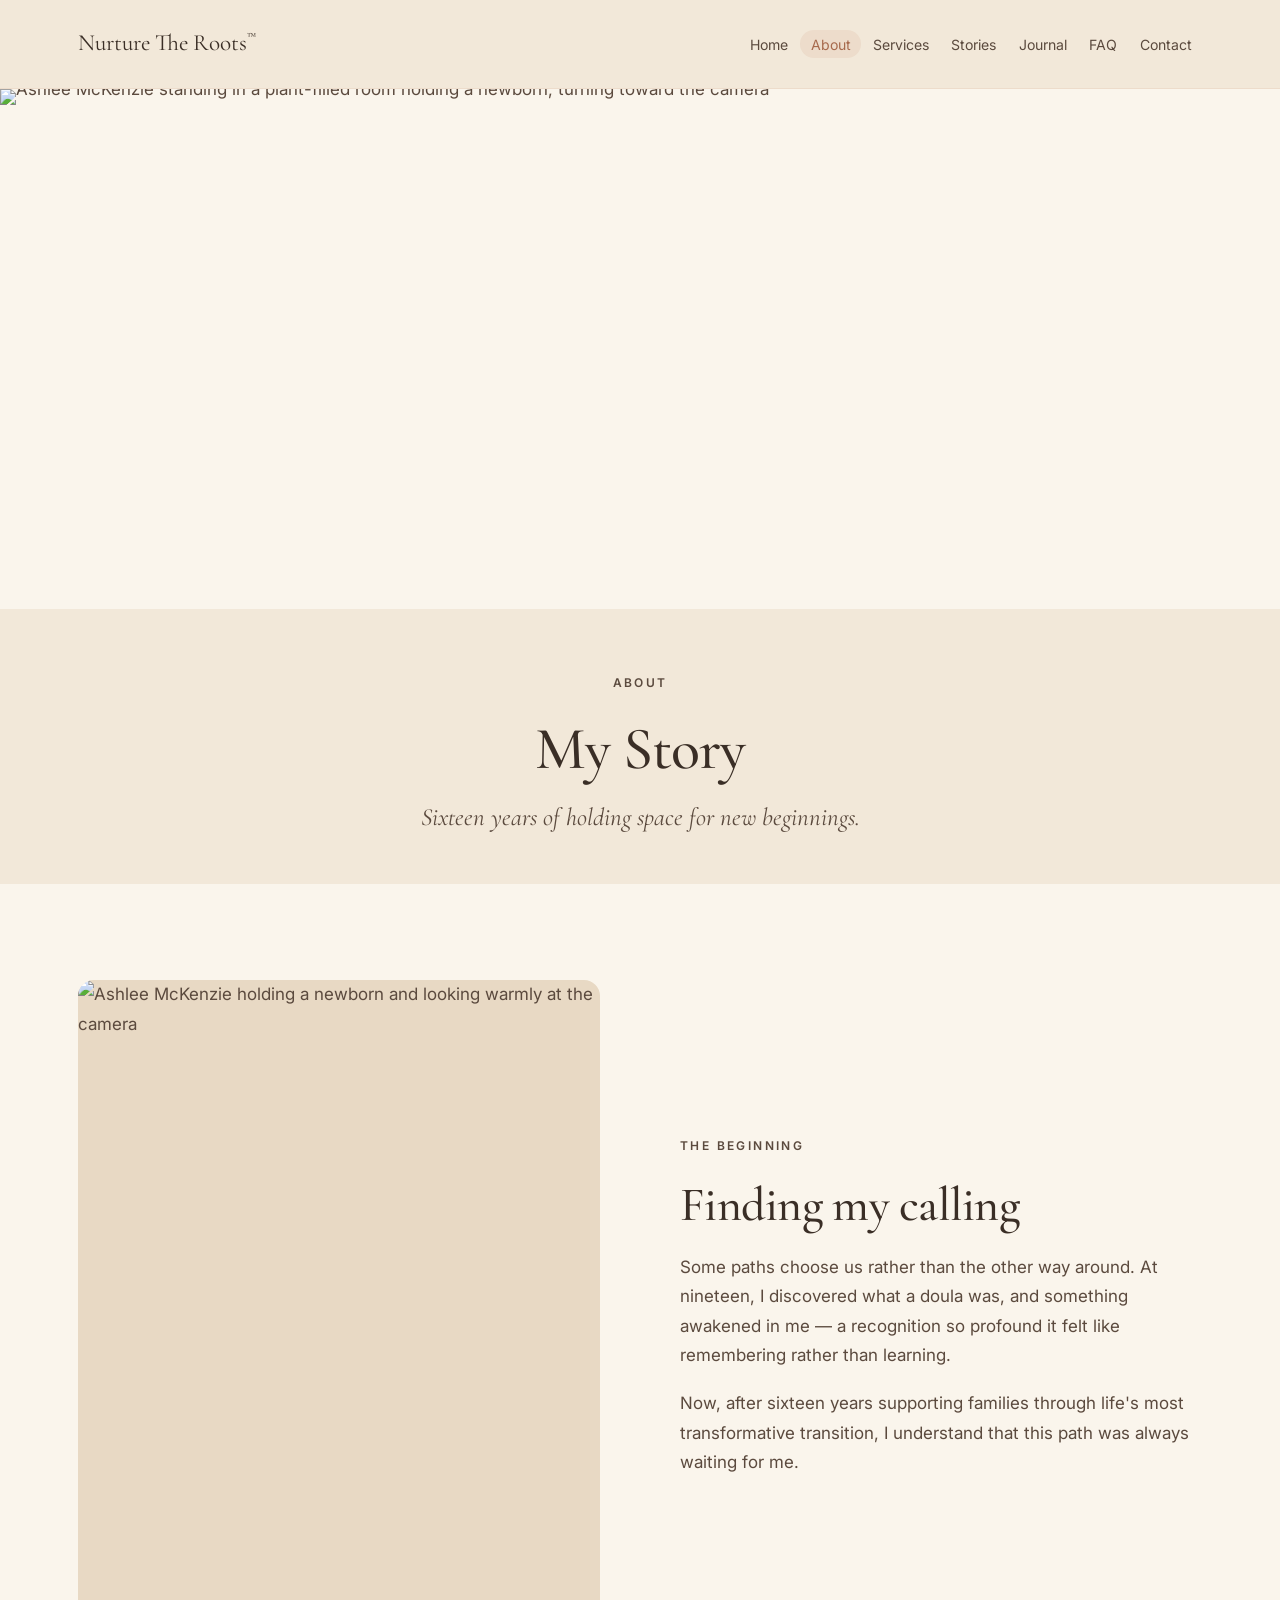
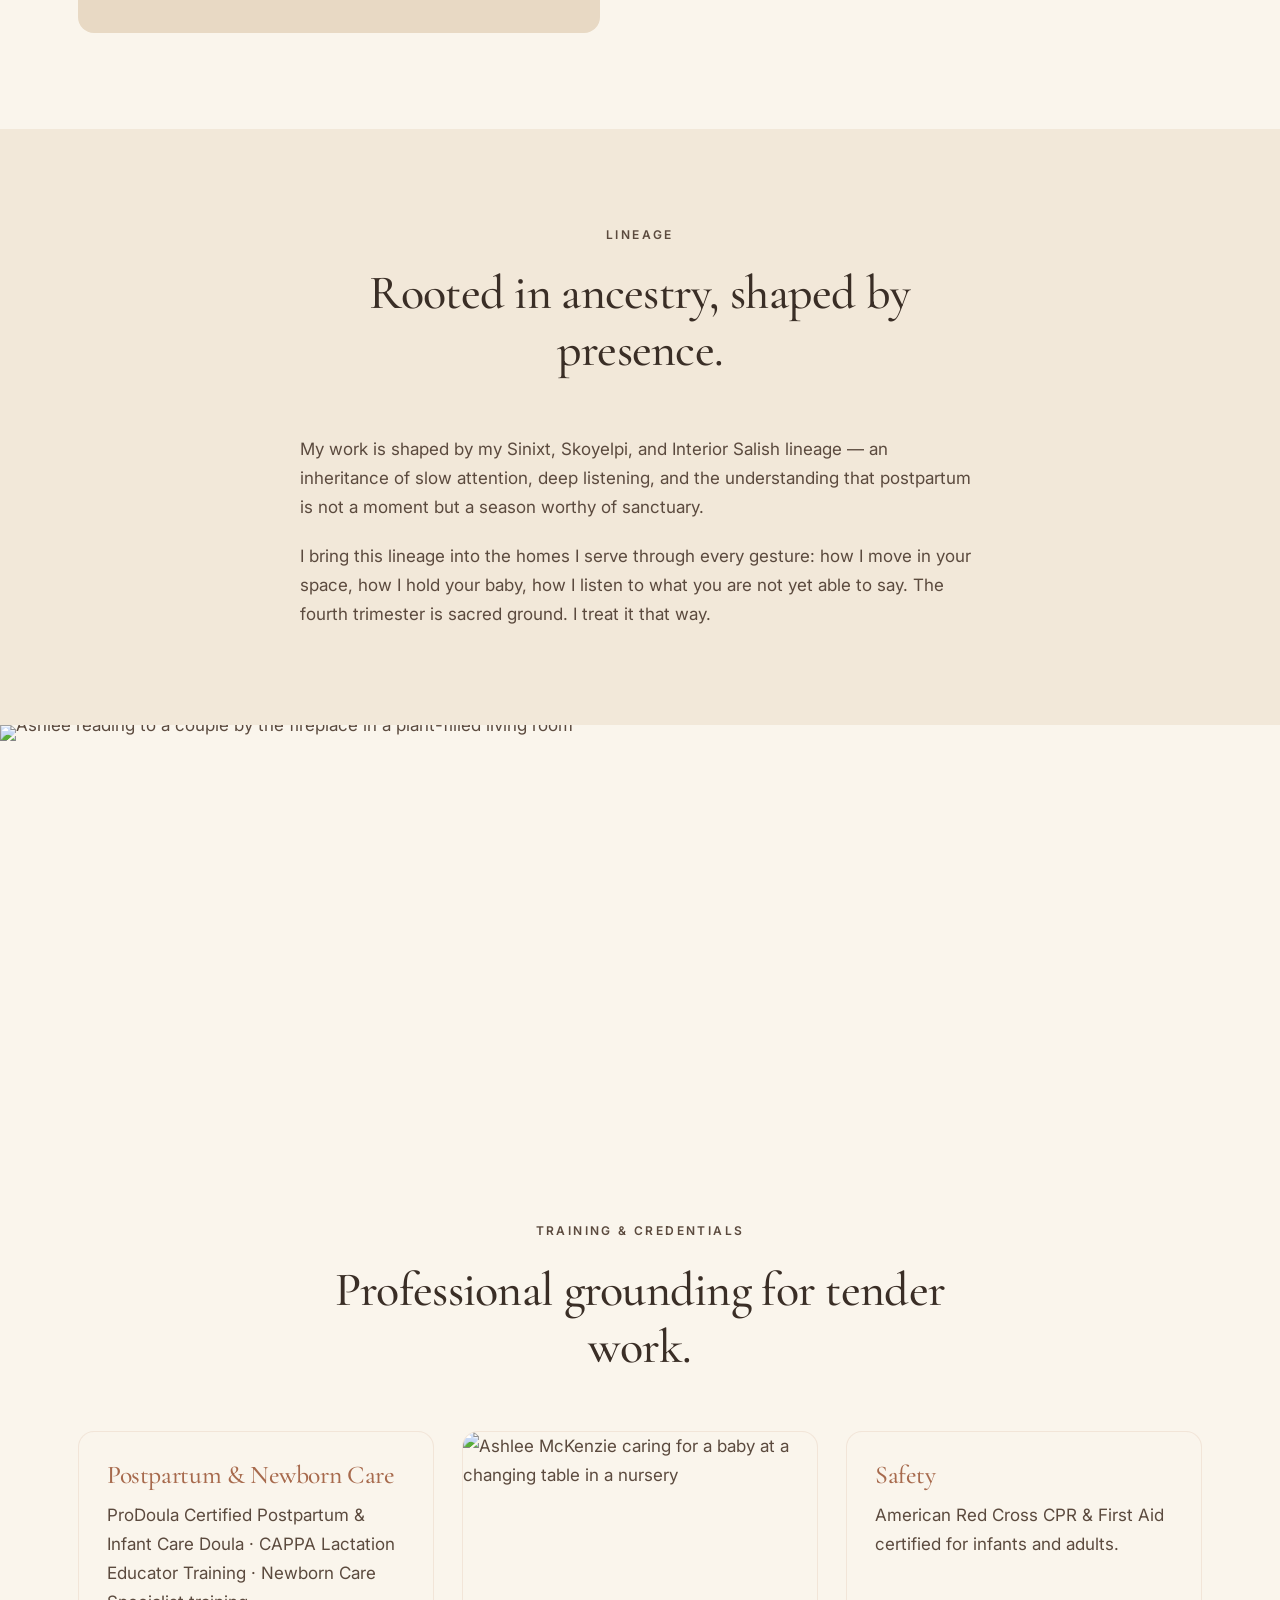
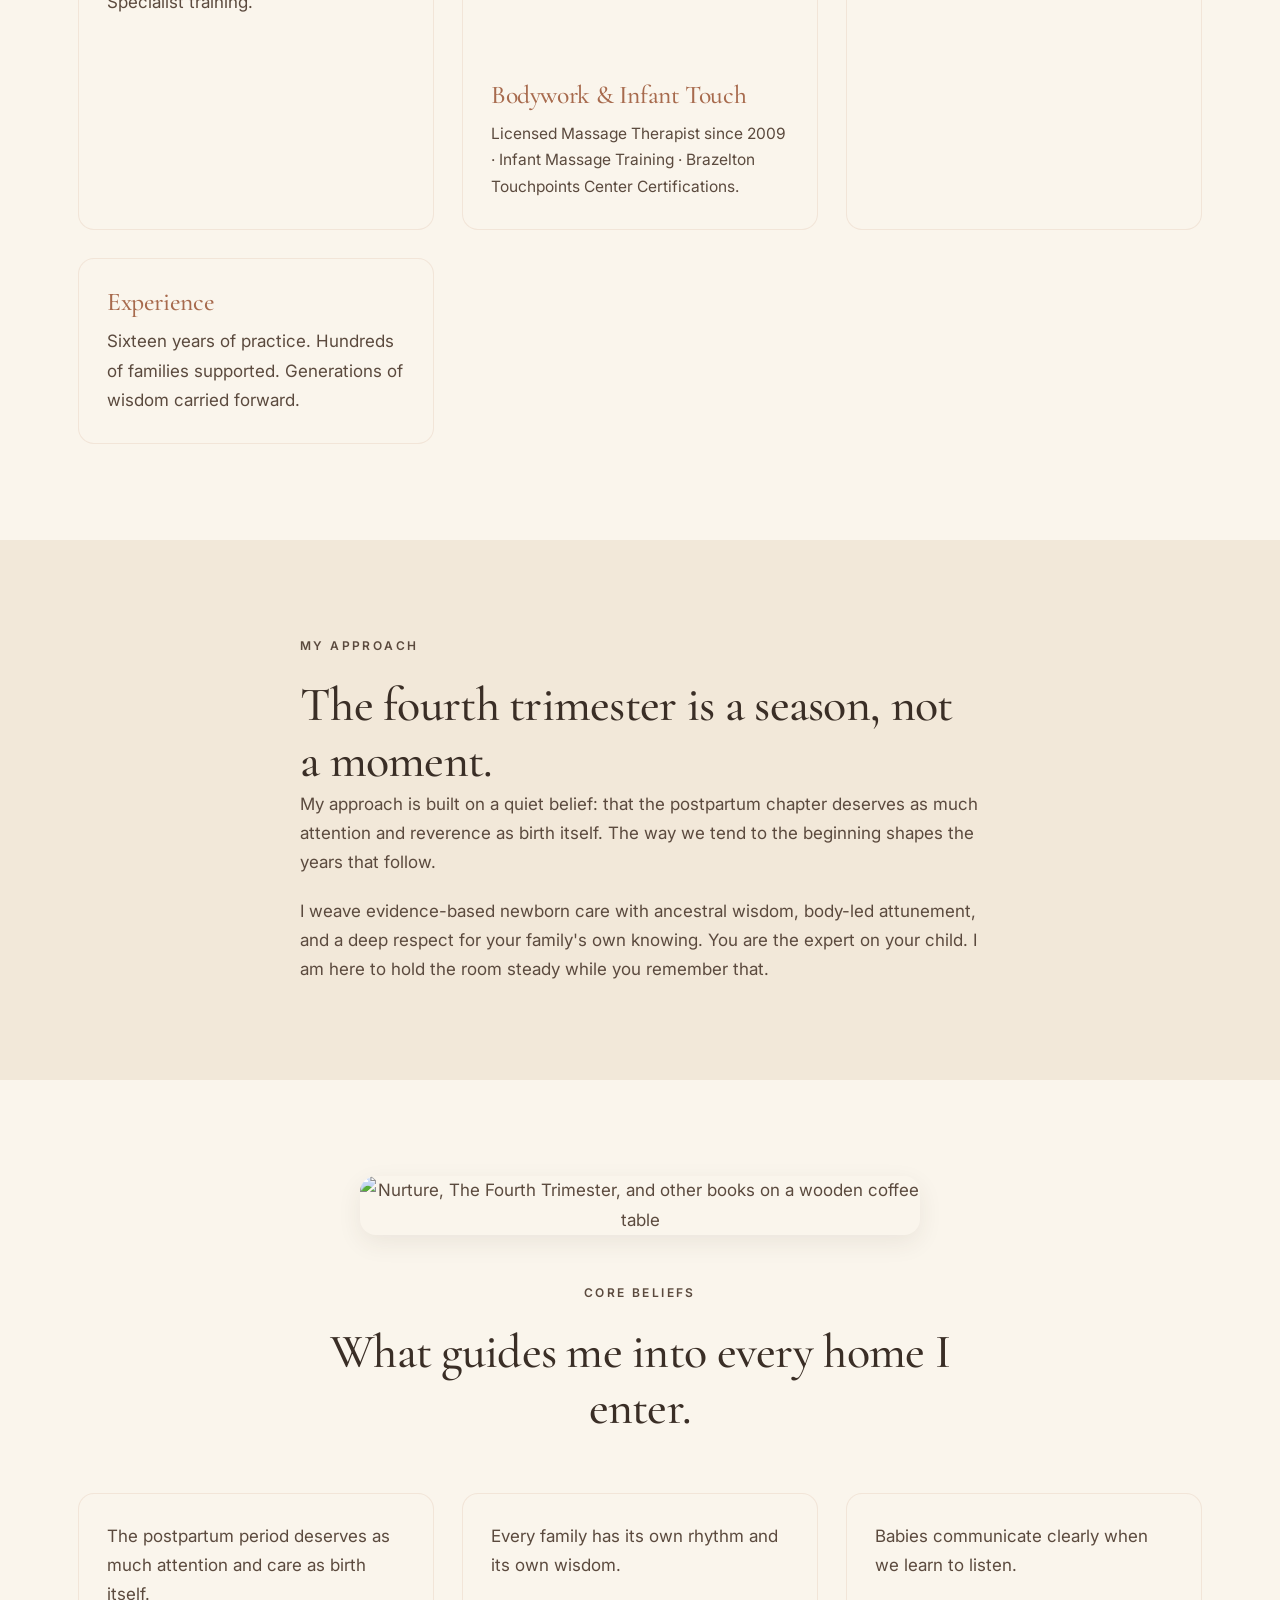
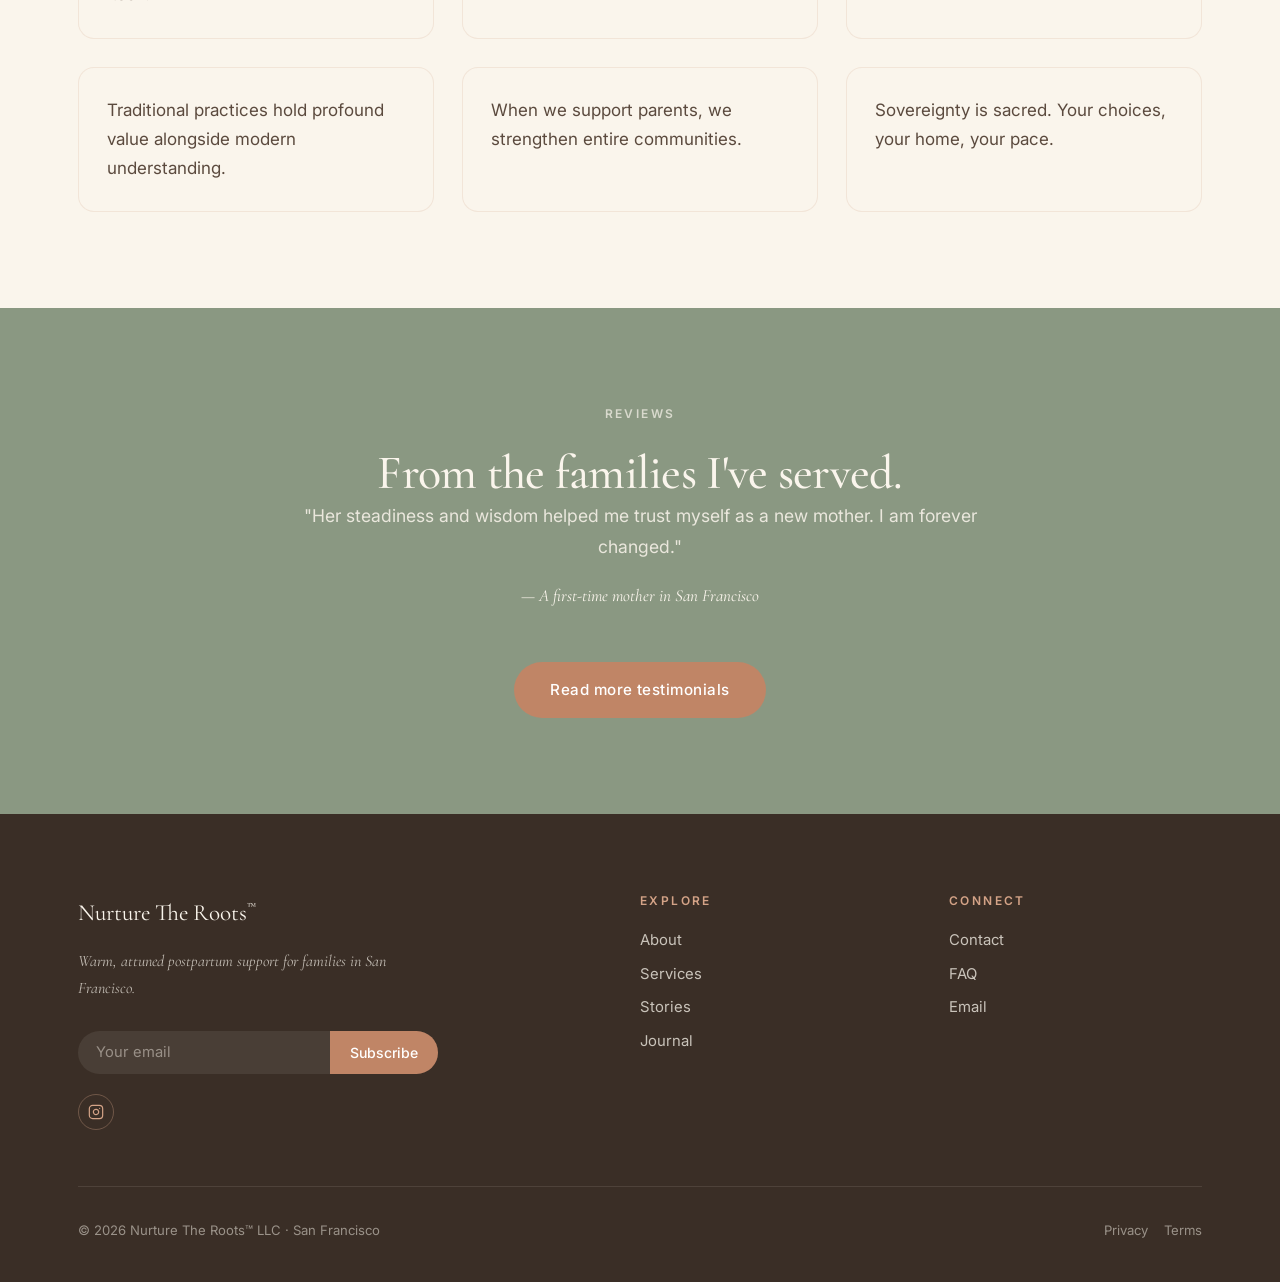
==== commit ae871db2: "Consolidate 11 pages → 7: Home, About, Services, Stories, Journal, FAQ, Contact - Create stories.htm" ====
--- a/about.html
+++ b/about.html
@@ -22,10 +22,8 @@
             <li><a href="index.html">Home</a></li>
             <li><a href="about.html" class="active">About</a></li>
             <li><a href="services.html">Services</a></li>
-            <li><a href="approach.html">Approach</a></li>
-            <li><a href="testimonials.html">Testimonials</a></li>
-            <li><a href="blog.html">Blog</a></li>
-            <li><a href="media.html">Media</a></li>
+            <li><a href="stories.html">Stories</a></li>
+            <li><a href="blog.html">Journal</a></li>
             <li><a href="faq.html">FAQ</a></li>
             <li><a href="contact.html">Contact</a></li>
         </ul>
@@ -119,6 +117,63 @@
     </div>
 </section>
 
+<!-- Philosophy -->
+<section class="section section-sand">
+    <div class="container">
+        <div class="reading" style="margin: 0 auto;">
+            <span class="eyebrow">My Approach</span>
+            <h2>The fourth trimester is a season, not a moment.</h2>
+            <p>My approach is built on a quiet belief: that the postpartum chapter deserves as much attention and reverence as birth itself. The way we tend to the beginning shapes the years that follow.</p>
+            <p>I weave evidence-based newborn care with ancestral wisdom, body-led attunement, and a deep respect for your family's own knowing. You are the expert on your child. I am here to hold the room steady while you remember that.</p>
+        </div>
+    </div>
+</section>
+
+<!-- Core beliefs -->
+<section class="section section-light">
+    <div class="container">
+        <div style="text-align: center; margin-bottom: 3rem;">
+            <img src="assets/images/books-flat-lay.jpg" alt="Nurture, The Fourth Trimester, and other books on a wooden coffee table" style="max-width: 560px; width: 100%; border-radius: var(--radius-card); box-shadow: 0 8px 24px rgba(58,46,38,0.08); margin: 0 auto;">
+        </div>
+        <div class="section-head">
+            <span class="eyebrow">Core Beliefs</span>
+            <h2>What guides me into every home I enter.</h2>
+        </div>
+        <div class="grid grid-2">
+            <div class="card">
+                <div class="card-plain">
+                    <p>The postpartum period deserves as much attention and care as birth itself.</p>
+                </div>
+            </div>
+            <div class="card">
+                <div class="card-plain">
+                    <p>Every family has its own rhythm and its own wisdom.</p>
+                </div>
+            </div>
+            <div class="card">
+                <div class="card-plain">
+                    <p>Babies communicate clearly when we learn to listen.</p>
+                </div>
+            </div>
+            <div class="card">
+                <div class="card-plain">
+                    <p>Traditional practices hold profound value alongside modern understanding.</p>
+                </div>
+            </div>
+            <div class="card">
+                <div class="card-plain">
+                    <p>When we support parents, we strengthen entire communities.</p>
+                </div>
+            </div>
+            <div class="card">
+                <div class="card-plain">
+                    <p>Sovereignty is sacred. Your choices, your home, your pace.</p>
+                </div>
+            </div>
+        </div>
+    </div>
+</section>
+
 <!-- Testimonial CTA -->
 <section class="section section-sage">
     <div class="container">
@@ -127,7 +182,7 @@
             <h2>From the families I've served.</h2>
             <p style="font-size: 1.1rem;">"Her steadiness and wisdom helped me trust myself as a new mother. I am forever changed."</p>
             <p style="font-family: var(--serif); font-style: italic; color: var(--cream); margin-top: 1rem;">— A first-time mother in San Francisco</p>
-            <a href="testimonials.html" class="btn" style="margin-top: 2rem;">Read more testimonials</a>
+            <a href="stories.html" class="btn" style="margin-top: 2rem;">Read more testimonials</a>
         </div>
     </div>
 </section>
@@ -153,15 +208,13 @@
                 <h4>Explore</h4>
                 <a href="about.html">About</a>
                 <a href="services.html">Services</a>
-                <a href="approach.html">Approach</a>
-                <a href="blog.html">Blog</a>
-                <a href="media.html">Media</a>
+                <a href="stories.html">Stories</a>
+                <a href="blog.html">Journal</a>
             </div>
             <div class="footer-col">
                 <h4>Connect</h4>
                 <a href="contact.html">Contact</a>
                 <a href="faq.html">FAQ</a>
-                <a href="testimonials.html">Testimonials</a>
                 <a href="mailto:am.nurturetr@proton.me">Email</a>
             </div>
         </div>
--- a/assets/css/styles.css
+++ b/assets/css/styles.css
@@ -175,7 +175,7 @@
     transition: transform .25s, opacity .25s;
 }
 
-@media (max-width: 820px) {
+@media (max-width: 1000px) {
     .nav-toggle { display: block; }
     .nav {
         display: none;
@@ -262,6 +262,7 @@
 }
 .split.reverse { direction: rtl; }
 .split.reverse > * { direction: ltr; }
+.split.top { align-items: start; }
 
 .split-text > *:first-child { margin-top: 0; }
 .split-text h2 { margin-top: .5rem; margin-bottom: 1.25rem; }
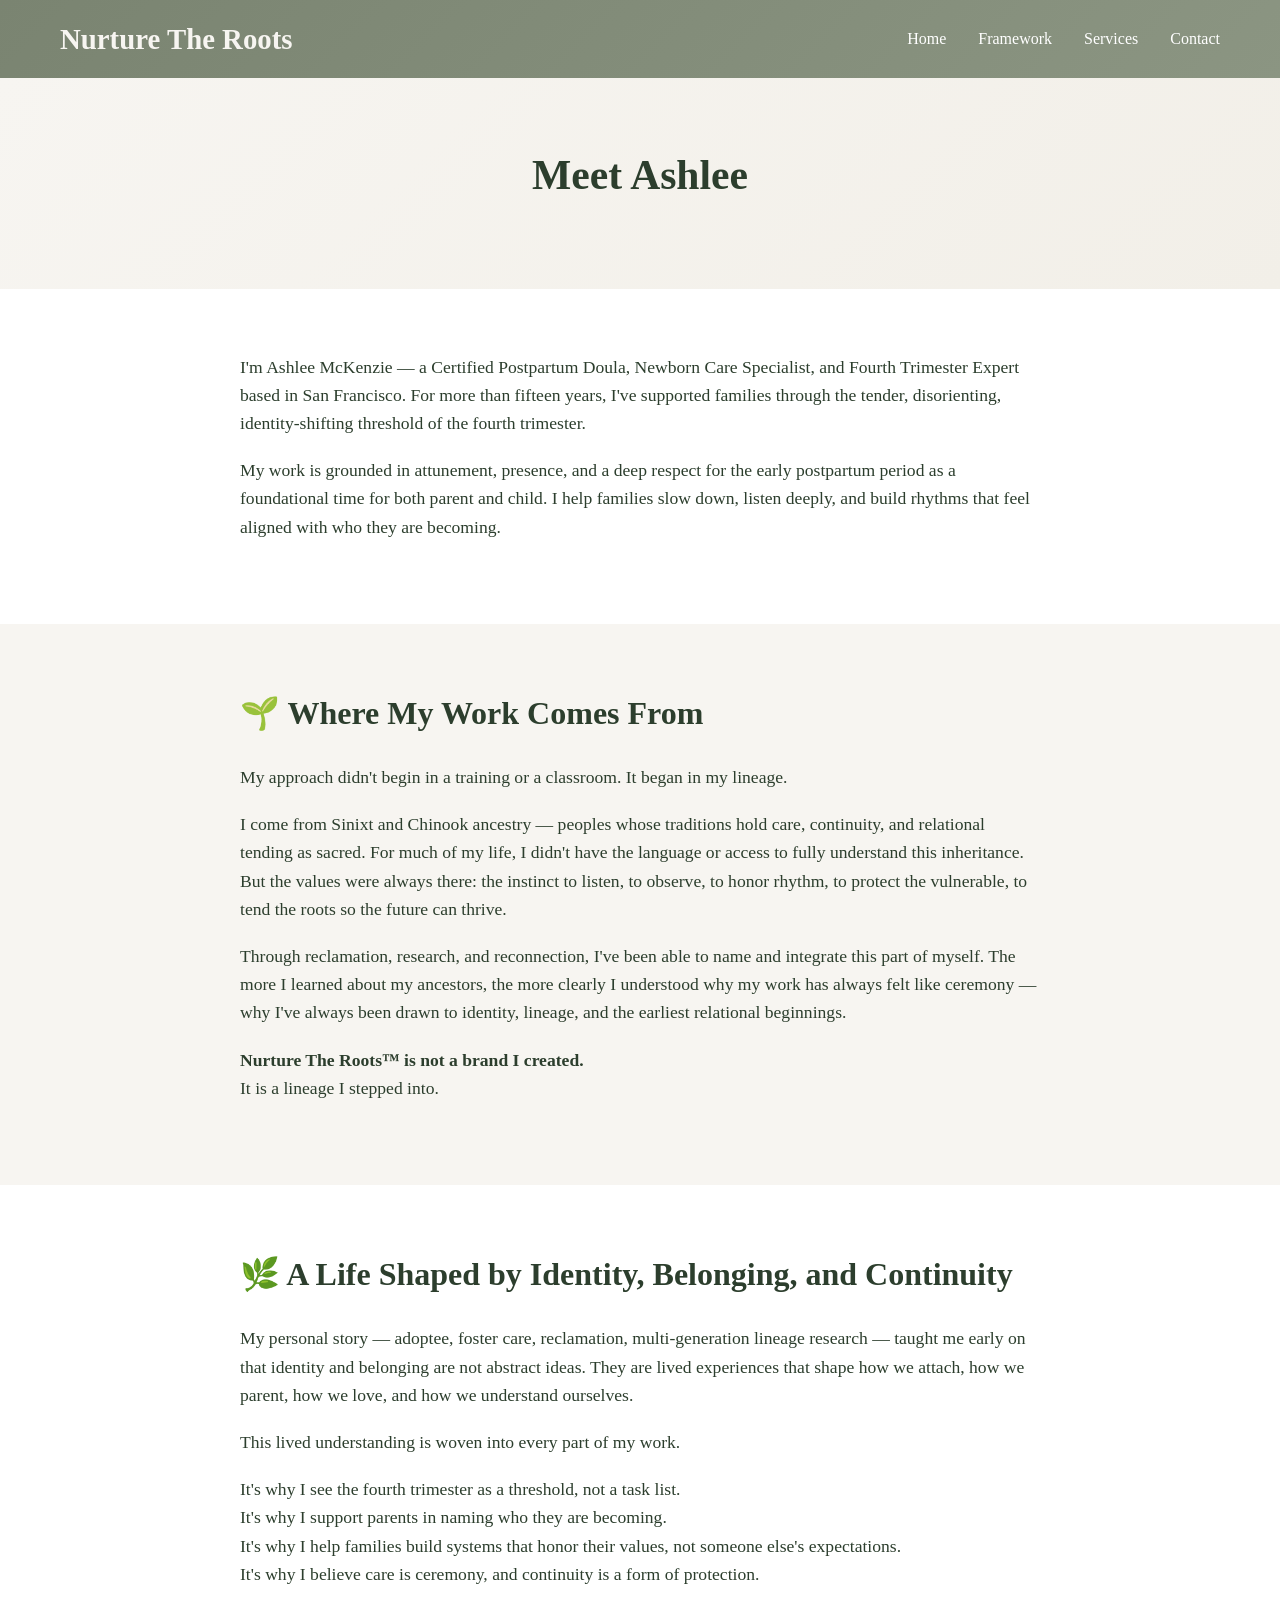
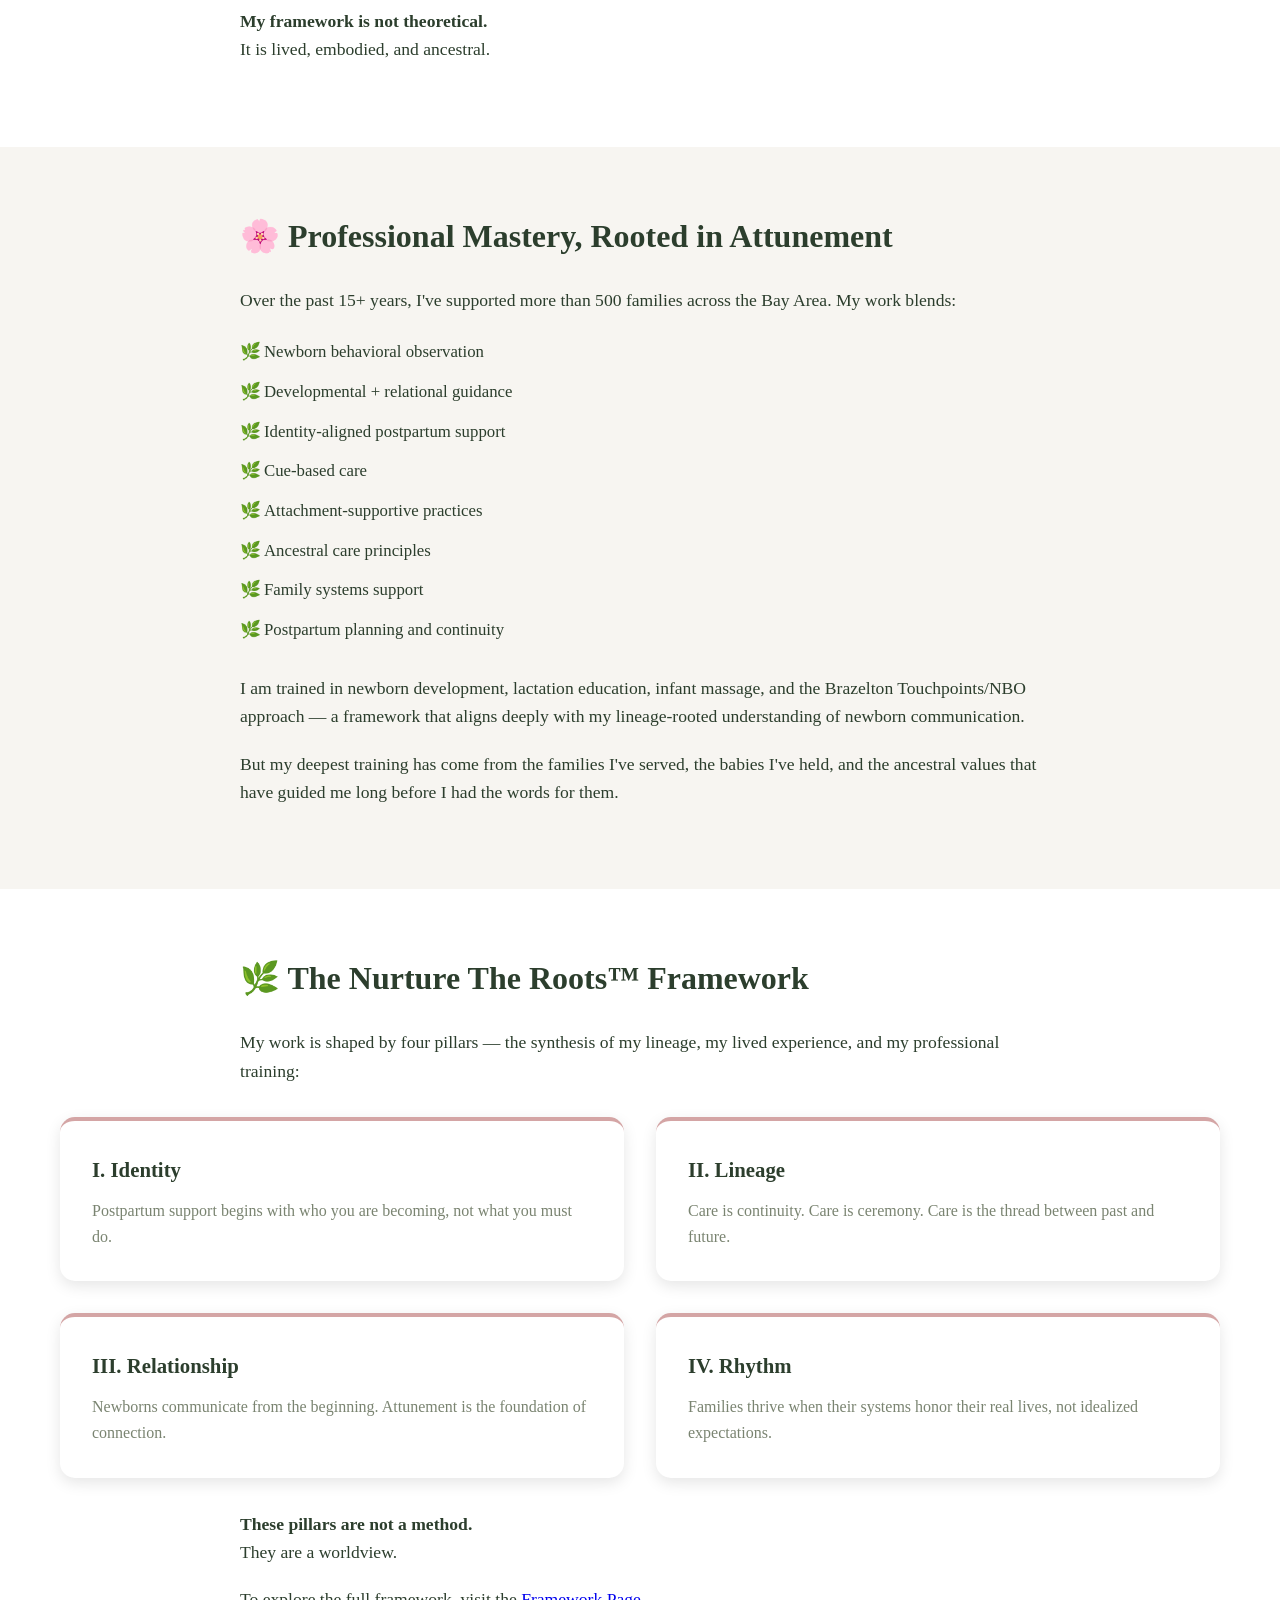
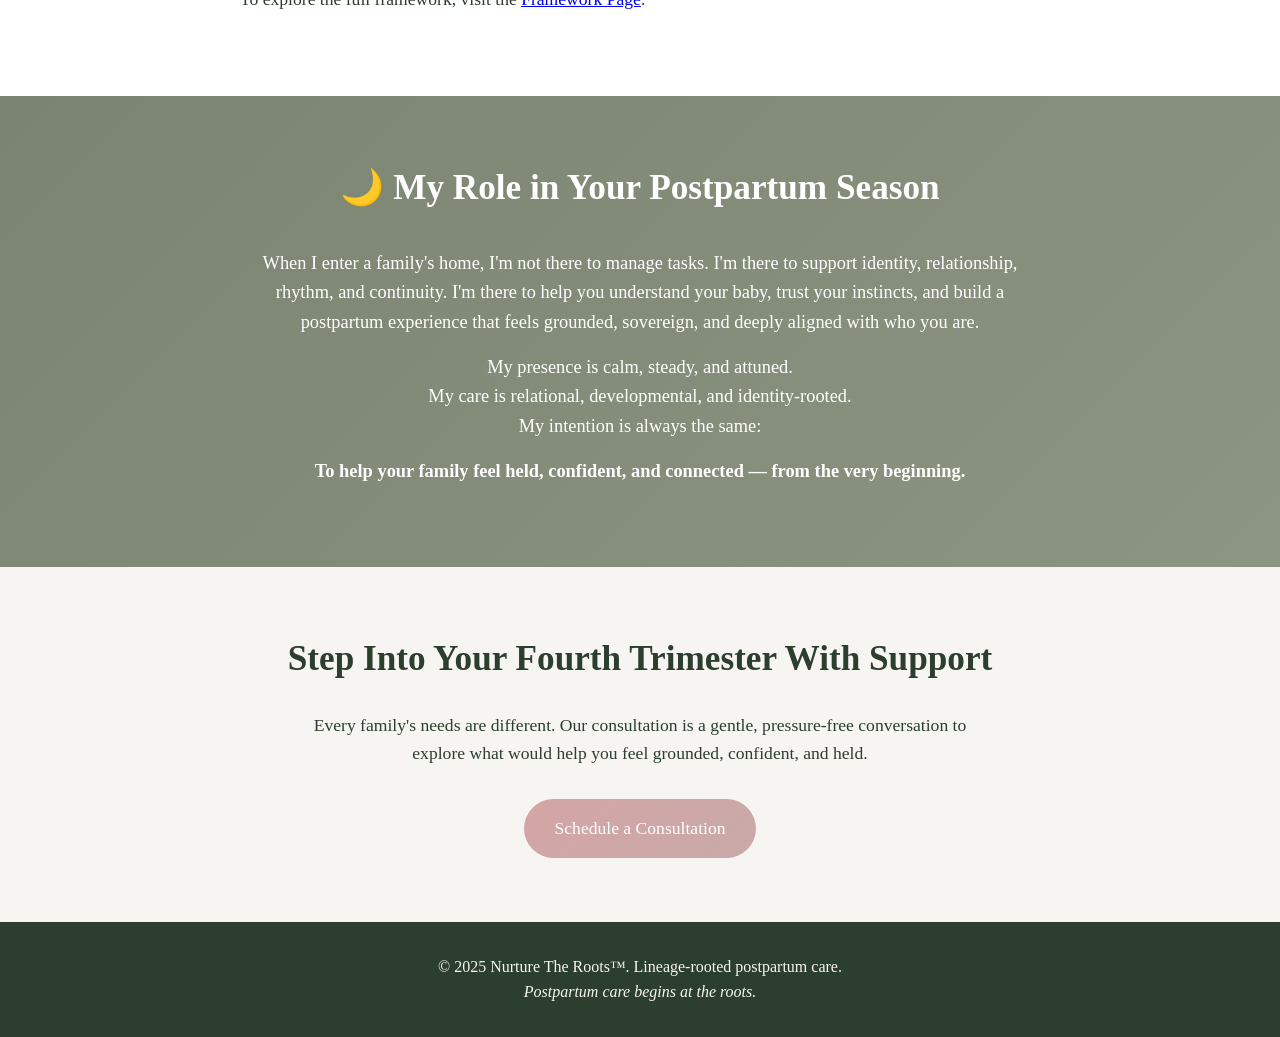
==== commit 4d3eb219: "Add About page with Ashlee's story, lineage, and professional background New about.html covering: in" ====
--- a/about.html
+++ b/about.html
@@ -4,226 +4,396 @@
     <meta charset="UTF-8">
     <meta name="viewport" content="width=device-width, initial-scale=1.0">
     <title>About Ashlee — Nurture The Roots™</title>
-    <meta name="description" content="Ashlee McKenzie is a certified postpartum doula and fourth trimester expert serving families in San Francisco with lineage-rooted, attuned care.">
-    <link rel="preconnect" href="https://fonts.googleapis.com">
-    <link rel="preconnect" href="https://fonts.gstatic.com" crossorigin>
-    <link href="https://fonts.googleapis.com/css2?family=Cormorant+Garamond:ital,wght@0,400;0,500;0,600;1,400;1,500&family=Inter:wght@300;400;500;600&display=swap" rel="stylesheet">
-    <link rel="stylesheet" href="assets/css/styles.css">
+    <meta name="description" content="Meet Ashlee McKenzie — Certified Postpartum Doula, Newborn Care Specialist, and Fourth Trimester Expert with 15+ years of experience supporting families in San Francisco.">
+    <style>
+        * {
+            margin: 0;
+            padding: 0;
+            box-sizing: border-box;
+        }
+
+        body {
+            font-family: 'Georgia', serif;
+            line-height: 1.6;
+            color: #2c3e2d;
+            background: linear-gradient(135deg, #f7f5f1 0%, #f2efe8 100%);
+        }
+
+        .container {
+            max-width: 1200px;
+            margin: 0 auto;
+            padding: 0 20px;
+        }
+
+        header {
+            background: linear-gradient(135deg, #7a8471 0%, #8b9582 100%);
+            color: white;
+            padding: 1rem 0;
+            box-shadow: 0 2px 10px rgba(0,0,0,0.1);
+        }
+
+        nav {
+            display: flex;
+            justify-content: space-between;
+            align-items: center;
+        }
+
+        .logo {
+            font-size: 1.8rem;
+            font-weight: bold;
+            color: #f7f5f1;
+        }
+
+        .logo a {
+            color: inherit;
+            text-decoration: none;
+        }
+
+        .nav-links {
+            display: flex;
+            list-style: none;
+            gap: 2rem;
+        }
+
+        .nav-links a {
+            color: white;
+            text-decoration: none;
+            transition: color 0.3s ease;
+        }
+
+        .nav-links a:hover {
+            color: #d4a5a5;
+        }
+
+        .hero {
+            background: linear-gradient(135deg, #f7f5f1 0%, #f2efe8 100%);
+            padding: 4rem 0;
+            text-align: center;
+        }
+
+        .hero-content h1 {
+            font-size: 2.6rem;
+            margin-bottom: 1rem;
+            color: #2c3e2d;
+        }
+
+        .cta-button {
+            display: inline-block;
+            background: linear-gradient(135deg, #d4a5a5 0%, #c9a9a9 100%);
+            color: white;
+            padding: 15px 30px;
+            text-decoration: none;
+            border-radius: 50px;
+            font-size: 1.1rem;
+            transition: transform 0.3s ease, box-shadow 0.3s ease;
+        }
+
+        .cta-button:hover {
+            transform: translateY(-2px);
+            box-shadow: 0 5px 15px rgba(0,0,0,0.2);
+        }
+
+        /* Prose sections */
+        .prose-section {
+            padding: 4rem 0;
+        }
+
+        .prose-section:nth-child(odd) {
+            background: white;
+        }
+
+        .prose-section:nth-child(even) {
+            background: #f7f5f1;
+        }
+
+        .prose-content {
+            max-width: 800px;
+            margin: 0 auto;
+        }
+
+        .prose-content h2 {
+            font-size: 2rem;
+            color: #2c3e2d;
+            margin-bottom: 1.5rem;
+        }
+
+        .prose-content p {
+            font-size: 1.1rem;
+            margin-bottom: 1.2rem;
+        }
+
+        .prose-content ul {
+            list-style: none;
+            padding: 0;
+            margin-bottom: 1.5rem;
+        }
+
+        .prose-content ul li {
+            padding: 0.4rem 0 0.4rem 1.5rem;
+            position: relative;
+            font-size: 1.05rem;
+        }
+
+        .prose-content ul li:before {
+            content: "🌿";
+            position: absolute;
+            left: 0;
+        }
+
+        .prose-content blockquote {
+            font-style: italic;
+            color: #7a8471;
+            border-left: 4px solid #d4a5a5;
+            padding-left: 1.5rem;
+            margin-bottom: 1.5rem;
+            font-size: 1.1rem;
+        }
+
+        /* Framework pillars on about page */
+        .pillar-grid {
+            display: grid;
+            grid-template-columns: 1fr 1fr;
+            gap: 2rem;
+            margin: 2rem 0;
+        }
+
+        .pillar-card {
+            background: white;
+            padding: 2rem;
+            border-radius: 15px;
+            box-shadow: 0 5px 15px rgba(0,0,0,0.1);
+            border-top: 4px solid #d4a5a5;
+        }
+
+        .pillar-card h3 {
+            color: #2c3e2d;
+            margin-bottom: 0.75rem;
+            font-size: 1.3rem;
+        }
+
+        .pillar-card p {
+            color: #7a8471;
+            font-size: 1rem;
+            margin-bottom: 0;
+        }
+
+        /* Presence section (green bg) */
+        .presence-section {
+            padding: 4rem 0;
+            background: linear-gradient(135deg, #7a8471 0%, #8b9582 100%);
+            color: white;
+            text-align: center;
+        }
+
+        .presence-section h2 {
+            font-size: 2.2rem;
+            margin-bottom: 2rem;
+        }
+
+        .presence-section p {
+            font-size: 1.15rem;
+            max-width: 800px;
+            margin: 0 auto 1rem;
+        }
+
+        /* CTA section */
+        .cta-section {
+            padding: 4rem 0;
+            background: #f7f5f1;
+            text-align: center;
+        }
+
+        .cta-section h2 {
+            font-size: 2.2rem;
+            color: #2c3e2d;
+            margin-bottom: 1.5rem;
+        }
+
+        .cta-section p {
+            font-size: 1.1rem;
+            max-width: 700px;
+            margin: 0 auto 2rem;
+            color: #2c3e2d;
+        }
+
+        footer {
+            background: #2c3e2d;
+            color: #f7f5f1;
+            text-align: center;
+            padding: 2rem 0;
+        }
+
+        @media (max-width: 768px) {
+            .nav-links {
+                display: none;
+            }
+
+            .hero-content h1 {
+                font-size: 1.8rem;
+            }
+
+            .pillar-grid {
+                grid-template-columns: 1fr;
+            }
+        }
+
+        @keyframes fadeInUp {
+            from {
+                opacity: 0;
+                transform: translateY(30px);
+            }
+            to {
+                opacity: 1;
+                transform: translateY(0);
+            }
+        }
+
+        .hero-content {
+            animation: fadeInUp 0.8s ease-out;
+        }
+    </style>
 </head>
 <body>
-
-<header class="site-header">
-    <div class="container header-inner">
-        <a href="index.html" class="brand">Nurture The Roots<sup>™</sup></a>
-        <button class="nav-toggle" aria-label="Toggle menu" onclick="this.nextElementSibling.classList.toggle('open')">
-            <span></span><span></span><span></span>
-        </button>
-        <ul class="nav">
-            <li><a href="index.html">Home</a></li>
-            <li><a href="about.html" class="active">About</a></li>
-            <li><a href="services.html">Services</a></li>
-            <li><a href="stories.html">Stories</a></li>
-            <li><a href="blog.html">Journal</a></li>
-            <li><a href="faq.html">FAQ</a></li>
-            <li><a href="contact.html">Contact</a></li>
-        </ul>
-    </div>
-</header>
-
-<!-- Banner photo -->
-<div class="photo-banner">
-    <img src="assets/images/ashlee-wide-room.jpg" alt="Ashlee McKenzie standing in a plant-filled room holding a newborn, turning toward the camera" style="object-position: center 30%;">
-</div>
-
-<!-- Page hero -->
-<section class="page-hero">
-    <div class="container">
-        <span class="eyebrow">About</span>
-        <h1>My Story</h1>
-        <p class="subhead">Sixteen years of holding space for new beginnings.</p>
-    </div>
-</section>
-
-<!-- Finding my calling -->
-<section class="section section-light">
-    <div class="container">
-        <div class="split">
-            <div class="photo-frame">
-                <img src="assets/images/ashlee-portrait.jpg" alt="Ashlee McKenzie holding a newborn and looking warmly at the camera">
-            </div>
-            <div class="split-text">
-                <span class="eyebrow">The Beginning</span>
-                <h2>Finding my calling</h2>
-                <p>Some paths choose us rather than the other way around. At nineteen, I discovered what a doula was, and something awakened in me — a recognition so profound it felt like remembering rather than learning.</p>
-                <p>Now, after sixteen years supporting families through life's most transformative transition, I understand that this path was always waiting for me.</p>
-            </div>
-        </div>
-    </div>
-</section>
-
-<!-- Lineage -->
-<section class="section section-sand">
-    <div class="container">
-        <div class="section-head">
-            <span class="eyebrow">Lineage</span>
-            <h2>Rooted in ancestry, shaped by presence.</h2>
-        </div>
-        <div class="reading" style="margin: 0 auto;">
-            <p>My work is shaped by my Sinixt, Skoyelpi, and Interior Salish lineage — an inheritance of slow attention, deep listening, and the understanding that postpartum is not a moment but a season worthy of sanctuary.</p>
-            <p>I bring this lineage into the homes I serve through every gesture: how I move in your space, how I hold your baby, how I listen to what you are not yet able to say. The fourth trimester is sacred ground. I treat it that way.</p>
-        </div>
-    </div>
-</section>
-
-<!-- Fireplace photo -->
-<div class="photo-banner short">
-    <img src="assets/images/ashlee-fireplace.jpg" alt="Ashlee reading to a couple by the fireplace in a plant-filled living room" style="object-position: center 20%;">
-</div>
-
-<!-- Credentials -->
-<section class="section section-light">
-    <div class="container">
-        <div class="section-head">
-            <span class="eyebrow">Training &amp; Credentials</span>
-            <h2>Professional grounding for tender work.</h2>
-        </div>
-        <div class="grid grid-2">
-            <div class="card">
-                <div class="card-plain">
-                    <h3>Postpartum &amp; Newborn Care</h3>
-                    <p>ProDoula Certified Postpartum &amp; Infant Care Doula · CAPPA Lactation Educator Training · Newborn Care Specialist training.</p>
+    <header>
+        <nav class="container">
+            <div class="logo"><a href="index.html">Nurture The Roots</a></div>
+            <ul class="nav-links">
+                <li><a href="index.html">Home</a></li>
+                <li><a href="framework.html">Framework</a></li>
+                <li><a href="index.html#services">Services</a></li>
+                <li><a href="index.html#contact">Contact</a></li>
+            </ul>
+        </nav>
+    </header>
+
+    <!-- Hero -->
+    <section class="hero">
+        <div class="container">
+            <div class="hero-content">
+                <h1>Meet Ashlee</h1>
+            </div>
+        </div>
+    </section>
+
+    <!-- Intro -->
+    <section class="prose-section">
+        <div class="container">
+            <div class="prose-content">
+                <p>I'm Ashlee McKenzie — a Certified Postpartum Doula, Newborn Care Specialist, and Fourth Trimester Expert based in San Francisco. For more than fifteen years, I've supported families through the tender, disorienting, identity‑shifting threshold of the fourth trimester.</p>
+                <p>My work is grounded in attunement, presence, and a deep respect for the early postpartum period as a foundational time for both parent and child. I help families slow down, listen deeply, and build rhythms that feel aligned with who they are becoming.</p>
+            </div>
+        </div>
+    </section>
+
+    <!-- Where My Work Comes From -->
+    <section class="prose-section">
+        <div class="container">
+            <div class="prose-content">
+                <h2>🌱 Where My Work Comes From</h2>
+                <p>My approach didn't begin in a training or a classroom. It began in my lineage.</p>
+                <p>I come from Sinixt and Chinook ancestry — peoples whose traditions hold care, continuity, and relational tending as sacred. For much of my life, I didn't have the language or access to fully understand this inheritance. But the values were always there: the instinct to listen, to observe, to honor rhythm, to protect the vulnerable, to tend the roots so the future can thrive.</p>
+                <p>Through reclamation, research, and reconnection, I've been able to name and integrate this part of myself. The more I learned about my ancestors, the more clearly I understood why my work has always felt like ceremony — why I've always been drawn to identity, lineage, and the earliest relational beginnings.</p>
+                <p><strong>Nurture The Roots™ is not a brand I created.</strong><br>It is a lineage I stepped into.</p>
+            </div>
+        </div>
+    </section>
+
+    <!-- Identity, Belonging, Continuity -->
+    <section class="prose-section">
+        <div class="container">
+            <div class="prose-content">
+                <h2>🌿 A Life Shaped by Identity, Belonging, and Continuity</h2>
+                <p>My personal story — adoptee, foster care, reclamation, multi‑generation lineage research — taught me early on that identity and belonging are not abstract ideas. They are lived experiences that shape how we attach, how we parent, how we love, and how we understand ourselves.</p>
+                <p>This lived understanding is woven into every part of my work.</p>
+                <p>It's why I see the fourth trimester as a threshold, not a task list.<br>
+                It's why I support parents in naming who they are becoming.<br>
+                It's why I help families build systems that honor their values, not someone else's expectations.<br>
+                It's why I believe care is ceremony, and continuity is a form of protection.</p>
+                <p><strong>My framework is not theoretical.</strong><br>It is lived, embodied, and ancestral.</p>
+            </div>
+        </div>
+    </section>
+
+    <!-- Professional Mastery -->
+    <section class="prose-section">
+        <div class="container">
+            <div class="prose-content">
+                <h2>🌸 Professional Mastery, Rooted in Attunement</h2>
+                <p>Over the past 15+ years, I've supported more than 500 families across the Bay Area. My work blends:</p>
+                <ul>
+                    <li>Newborn behavioral observation</li>
+                    <li>Developmental + relational guidance</li>
+                    <li>Identity‑aligned postpartum support</li>
+                    <li>Cue‑based care</li>
+                    <li>Attachment‑supportive practices</li>
+                    <li>Ancestral care principles</li>
+                    <li>Family systems support</li>
+                    <li>Postpartum planning and continuity</li>
+                </ul>
+                <p>I am trained in newborn development, lactation education, infant massage, and the Brazelton Touchpoints/NBO approach — a framework that aligns deeply with my lineage‑rooted understanding of newborn communication.</p>
+                <p>But my deepest training has come from the families I've served, the babies I've held, and the ancestral values that have guided me long before I had the words for them.</p>
+            </div>
+        </div>
+    </section>
+
+    <!-- The Framework -->
+    <section class="prose-section">
+        <div class="container">
+            <div class="prose-content">
+                <h2>🌿 The Nurture The Roots™ Framework</h2>
+                <p>My work is shaped by four pillars — the synthesis of my lineage, my lived experience, and my professional training:</p>
+            </div>
+            <div class="pillar-grid">
+                <div class="pillar-card">
+                    <h3>I. Identity</h3>
+                    <p>Postpartum support begins with who you are becoming, not what you must do.</p>
                 </div>
-            </div>
-            <div class="card">
-                <img src="assets/images/ashlee-changing-table.jpg" alt="Ashlee McKenzie caring for a baby at a changing table in a nursery" class="card-img" style="object-position: center 15%;">
-                <div class="card-body">
-                    <h3>Bodywork &amp; Infant Touch</h3>
-                    <p>Licensed Massage Therapist since 2009 · Infant Massage Training · Brazelton Touchpoints Center Certifications.</p>
+                <div class="pillar-card">
+                    <h3>II. Lineage</h3>
+                    <p>Care is continuity. Care is ceremony. Care is the thread between past and future.</p>
                 </div>
-            </div>
-            <div class="card">
-                <div class="card-plain">
-                    <h3>Safety</h3>
-                    <p>American Red Cross CPR &amp; First Aid certified for infants and adults.</p>
+                <div class="pillar-card">
+                    <h3>III. Relationship</h3>
+                    <p>Newborns communicate from the beginning. Attunement is the foundation of connection.</p>
                 </div>
-            </div>
-            <div class="card">
-                <div class="card-plain">
-                    <h3>Experience</h3>
-                    <p>Sixteen years of practice. Hundreds of families supported. Generations of wisdom carried forward.</p>
+                <div class="pillar-card">
+                    <h3>IV. Rhythm</h3>
+                    <p>Families thrive when their systems honor their real lives, not idealized expectations.</p>
                 </div>
             </div>
-        </div>
-    </div>
-</section>
-
-<!-- Philosophy -->
-<section class="section section-sand">
-    <div class="container">
-        <div class="reading" style="margin: 0 auto;">
-            <span class="eyebrow">My Approach</span>
-            <h2>The fourth trimester is a season, not a moment.</h2>
-            <p>My approach is built on a quiet belief: that the postpartum chapter deserves as much attention and reverence as birth itself. The way we tend to the beginning shapes the years that follow.</p>
-            <p>I weave evidence-based newborn care with ancestral wisdom, body-led attunement, and a deep respect for your family's own knowing. You are the expert on your child. I am here to hold the room steady while you remember that.</p>
-        </div>
-    </div>
-</section>
-
-<!-- Core beliefs -->
-<section class="section section-light">
-    <div class="container">
-        <div style="text-align: center; margin-bottom: 3rem;">
-            <img src="assets/images/books-flat-lay.jpg" alt="Nurture, The Fourth Trimester, and other books on a wooden coffee table" style="max-width: 560px; width: 100%; border-radius: var(--radius-card); box-shadow: 0 8px 24px rgba(58,46,38,0.08); margin: 0 auto;">
-        </div>
-        <div class="section-head">
-            <span class="eyebrow">Core Beliefs</span>
-            <h2>What guides me into every home I enter.</h2>
-        </div>
-        <div class="grid grid-2">
-            <div class="card">
-                <div class="card-plain">
-                    <p>The postpartum period deserves as much attention and care as birth itself.</p>
-                </div>
-            </div>
-            <div class="card">
-                <div class="card-plain">
-                    <p>Every family has its own rhythm and its own wisdom.</p>
-                </div>
-            </div>
-            <div class="card">
-                <div class="card-plain">
-                    <p>Babies communicate clearly when we learn to listen.</p>
-                </div>
-            </div>
-            <div class="card">
-                <div class="card-plain">
-                    <p>Traditional practices hold profound value alongside modern understanding.</p>
-                </div>
-            </div>
-            <div class="card">
-                <div class="card-plain">
-                    <p>When we support parents, we strengthen entire communities.</p>
-                </div>
-            </div>
-            <div class="card">
-                <div class="card-plain">
-                    <p>Sovereignty is sacred. Your choices, your home, your pace.</p>
-                </div>
-            </div>
-        </div>
-    </div>
-</section>
-
-<!-- Testimonial CTA -->
-<section class="section section-sage">
-    <div class="container">
-        <div class="reading" style="text-align: center; margin: 0 auto;">
-            <span class="eyebrow">Reviews</span>
-            <h2>From the families I've served.</h2>
-            <p style="font-size: 1.1rem;">"Her steadiness and wisdom helped me trust myself as a new mother. I am forever changed."</p>
-            <p style="font-family: var(--serif); font-style: italic; color: var(--cream); margin-top: 1rem;">— A first-time mother in San Francisco</p>
-            <a href="stories.html" class="btn" style="margin-top: 2rem;">Read more testimonials</a>
-        </div>
-    </div>
-</section>
-
-<!-- Footer -->
-<footer class="site-footer">
-    <div class="container">
-        <div class="footer-grid">
-            <div>
-                <a href="index.html" class="footer-brand">Nurture The Roots<sup>™</sup></a>
-                <p class="footer-tag">Warm, attuned postpartum support for families in San Francisco.</p>
-                <form class="newsletter" action="https://app.convertkit.com/forms/YOUR_FORM_ID/subscriptions" method="post">
-                    <input type="email" name="email_address" placeholder="Your email" required>
-                    <button type="submit">Subscribe</button>
-                </form>
-                <div class="social">
-                    <a href="https://instagram.com/" aria-label="Instagram" target="_blank" rel="noopener">
-                        <svg width="16" height="16" viewBox="0 0 24 24" fill="none" stroke="currentColor" stroke-width="1.8" stroke-linecap="round" stroke-linejoin="round"><rect x="2" y="2" width="20" height="20" rx="5"/><path d="M16 11.37A4 4 0 1 1 12.63 8 4 4 0 0 1 16 11.37z"/><line x1="17.5" y1="6.5" x2="17.51" y2="6.5"/></svg>
-                    </a>
-                </div>
-            </div>
-            <div class="footer-col">
-                <h4>Explore</h4>
-                <a href="about.html">About</a>
-                <a href="services.html">Services</a>
-                <a href="stories.html">Stories</a>
-                <a href="blog.html">Journal</a>
-            </div>
-            <div class="footer-col">
-                <h4>Connect</h4>
-                <a href="contact.html">Contact</a>
-                <a href="faq.html">FAQ</a>
-                <a href="mailto:am.nurturetr@proton.me">Email</a>
-            </div>
-        </div>
-        <div class="footer-bottom">
-            <span>© 2026 Nurture The Roots™ LLC · San Francisco</span>
-            <div><a href="privacy.html">Privacy</a><a href="terms.html">Terms</a></div>
-        </div>
-    </div>
-</footer>
-
+            <div class="prose-content">
+                <p><strong>These pillars are not a method.</strong><br>They are a worldview.</p>
+                <p>To explore the full framework, visit the <a href="framework.html">Framework Page</a>.</p>
+            </div>
+        </div>
+    </section>
+
+    <!-- My Role -->
+    <section class="presence-section">
+        <div class="container">
+            <h2>🌙 My Role in Your Postpartum Season</h2>
+            <p>When I enter a family's home, I'm not there to manage tasks. I'm there to support identity, relationship, rhythm, and continuity. I'm there to help you understand your baby, trust your instincts, and build a postpartum experience that feels grounded, sovereign, and deeply aligned with who you are.</p>
+            <p>My presence is calm, steady, and attuned.<br>
+            My care is relational, developmental, and identity‑rooted.<br>
+            My intention is always the same:</p>
+            <p><strong>To help your family feel held, confident, and connected — from the very beginning.</strong></p>
+        </div>
+    </section>
+
+    <!-- CTA -->
+    <section class="cta-section">
+        <div class="container">
+            <h2>Step Into Your Fourth Trimester With Support</h2>
+            <p>Every family's needs are different. Our consultation is a gentle, pressure‑free conversation to explore what would help you feel grounded, confident, and held.</p>
+            <a href="index.html#contact" class="cta-button">Schedule a Consultation</a>
+        </div>
+    </section>
+
+    <footer>
+        <div class="container">
+            <p>&copy; 2025 Nurture The Roots™. Lineage‑rooted postpartum care.</p>
+            <p><em>Postpartum care begins at the roots.</em></p>
+        </div>
+    </footer>
 </body>
 </html>
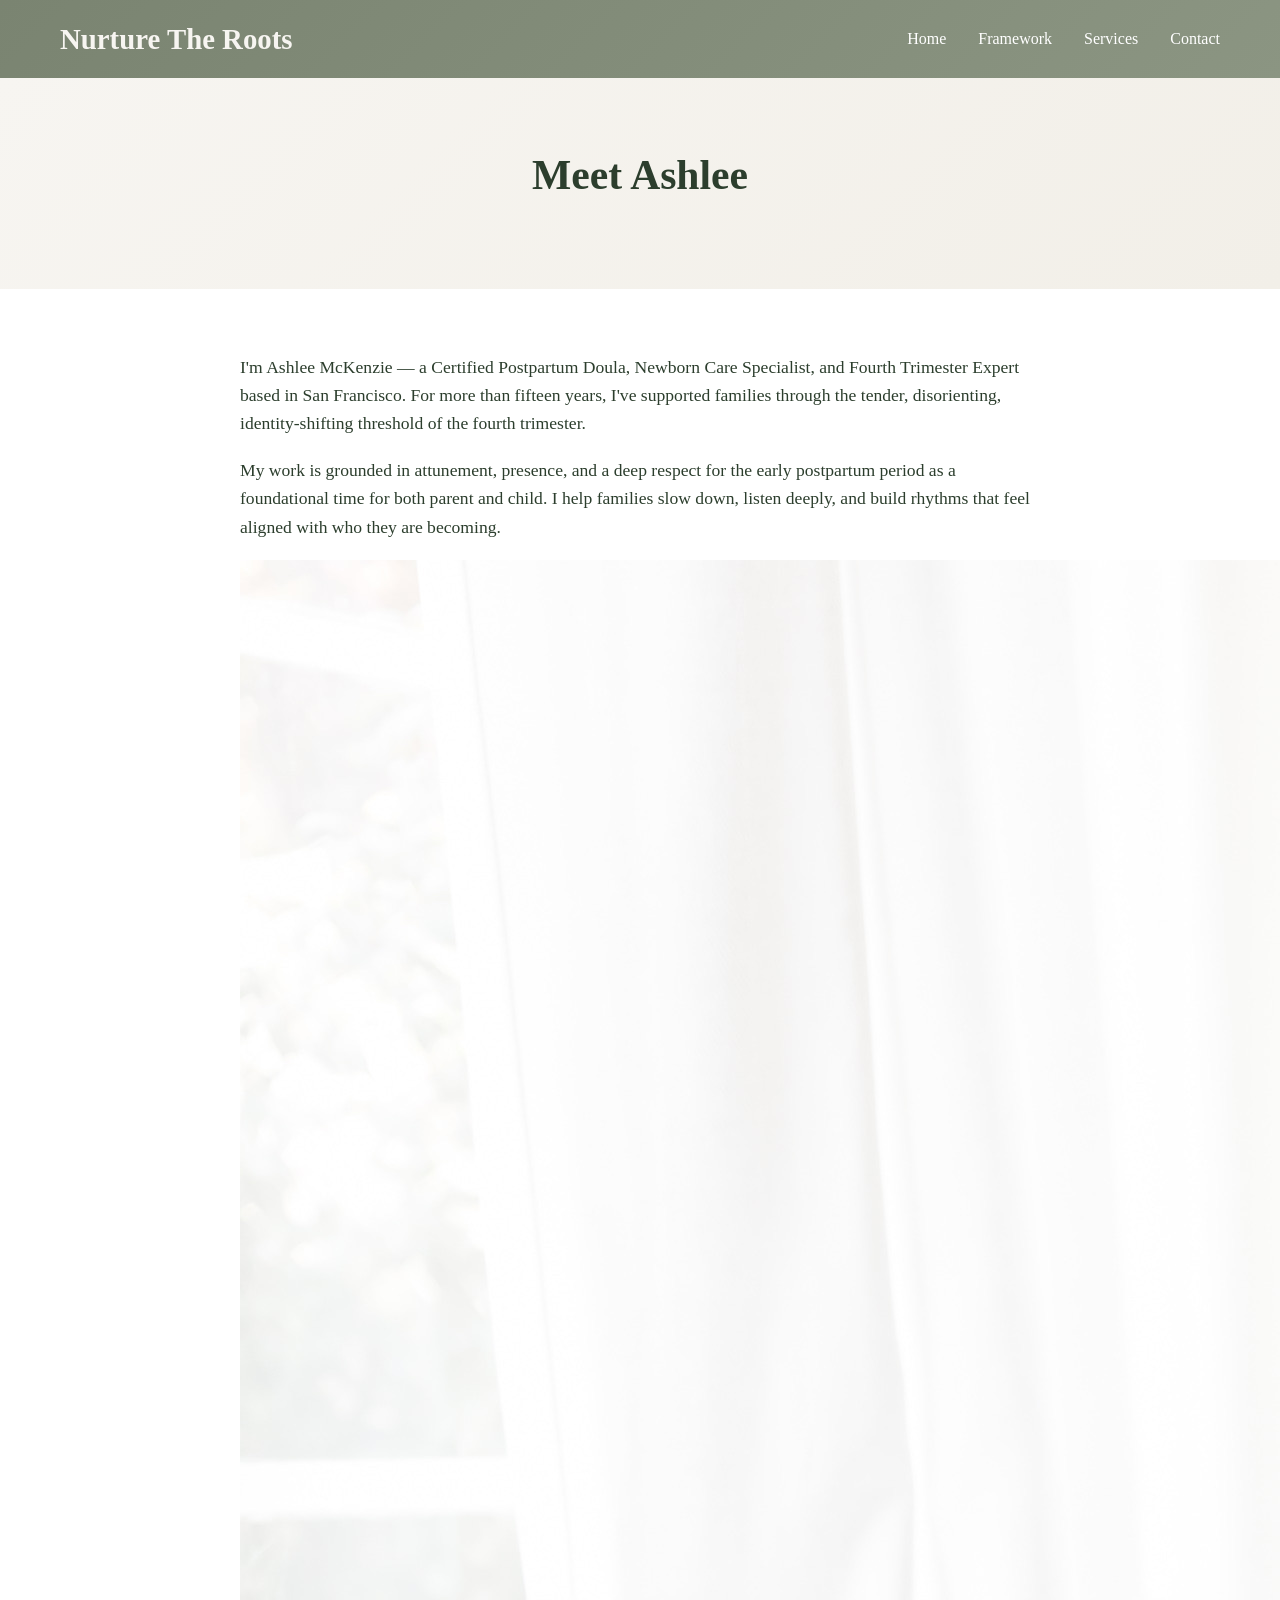
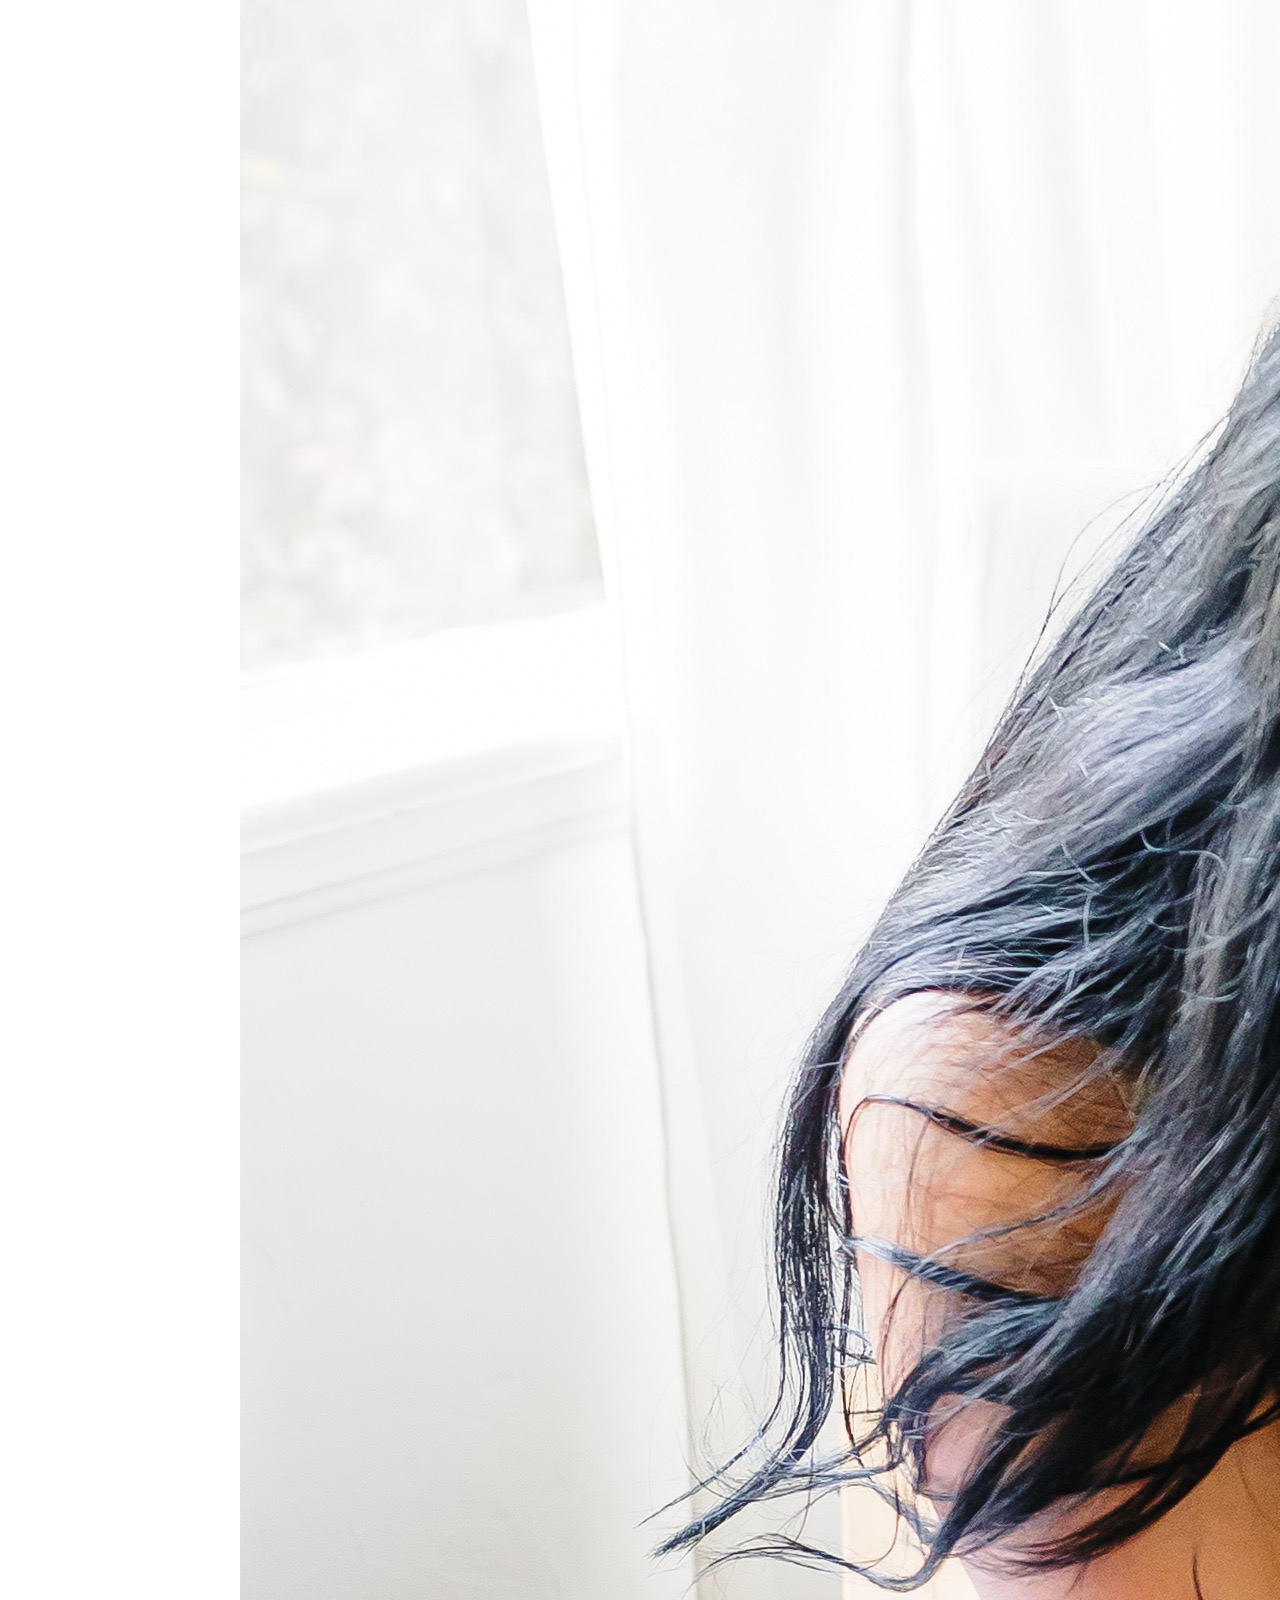
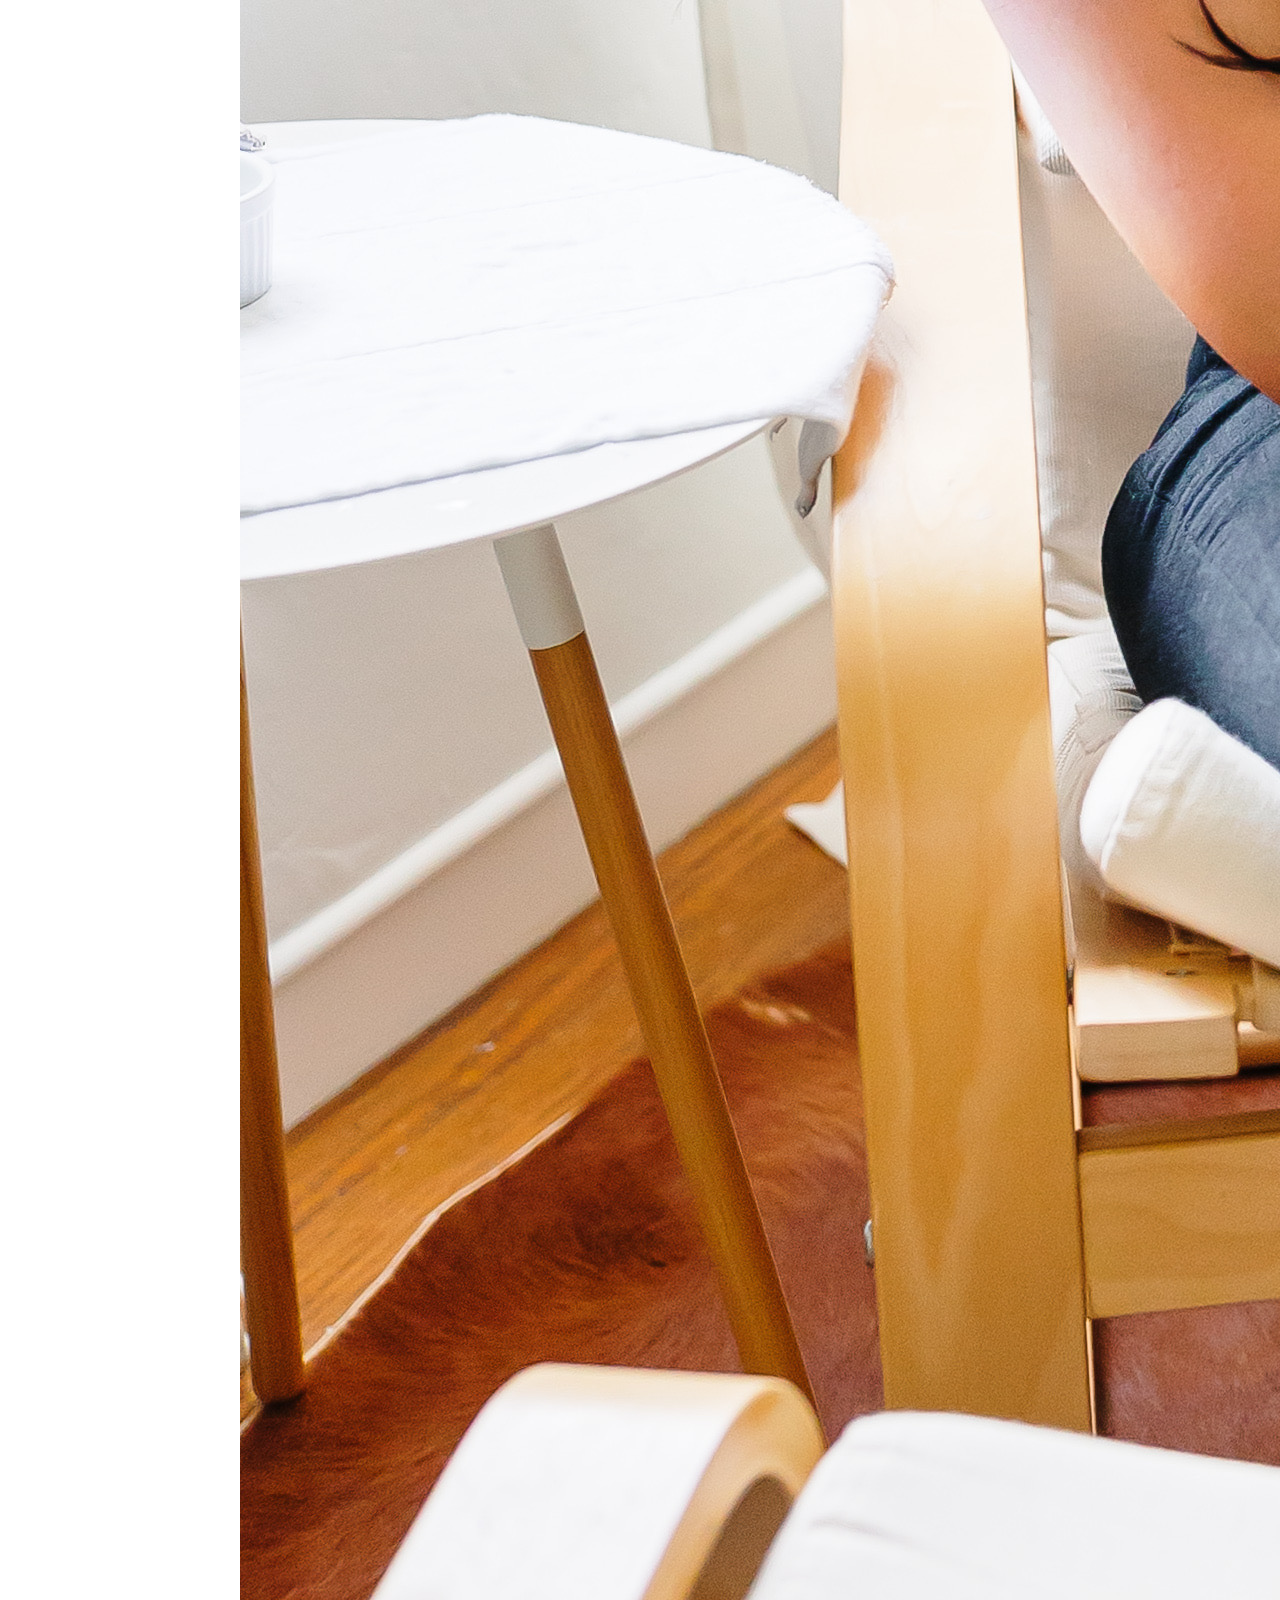
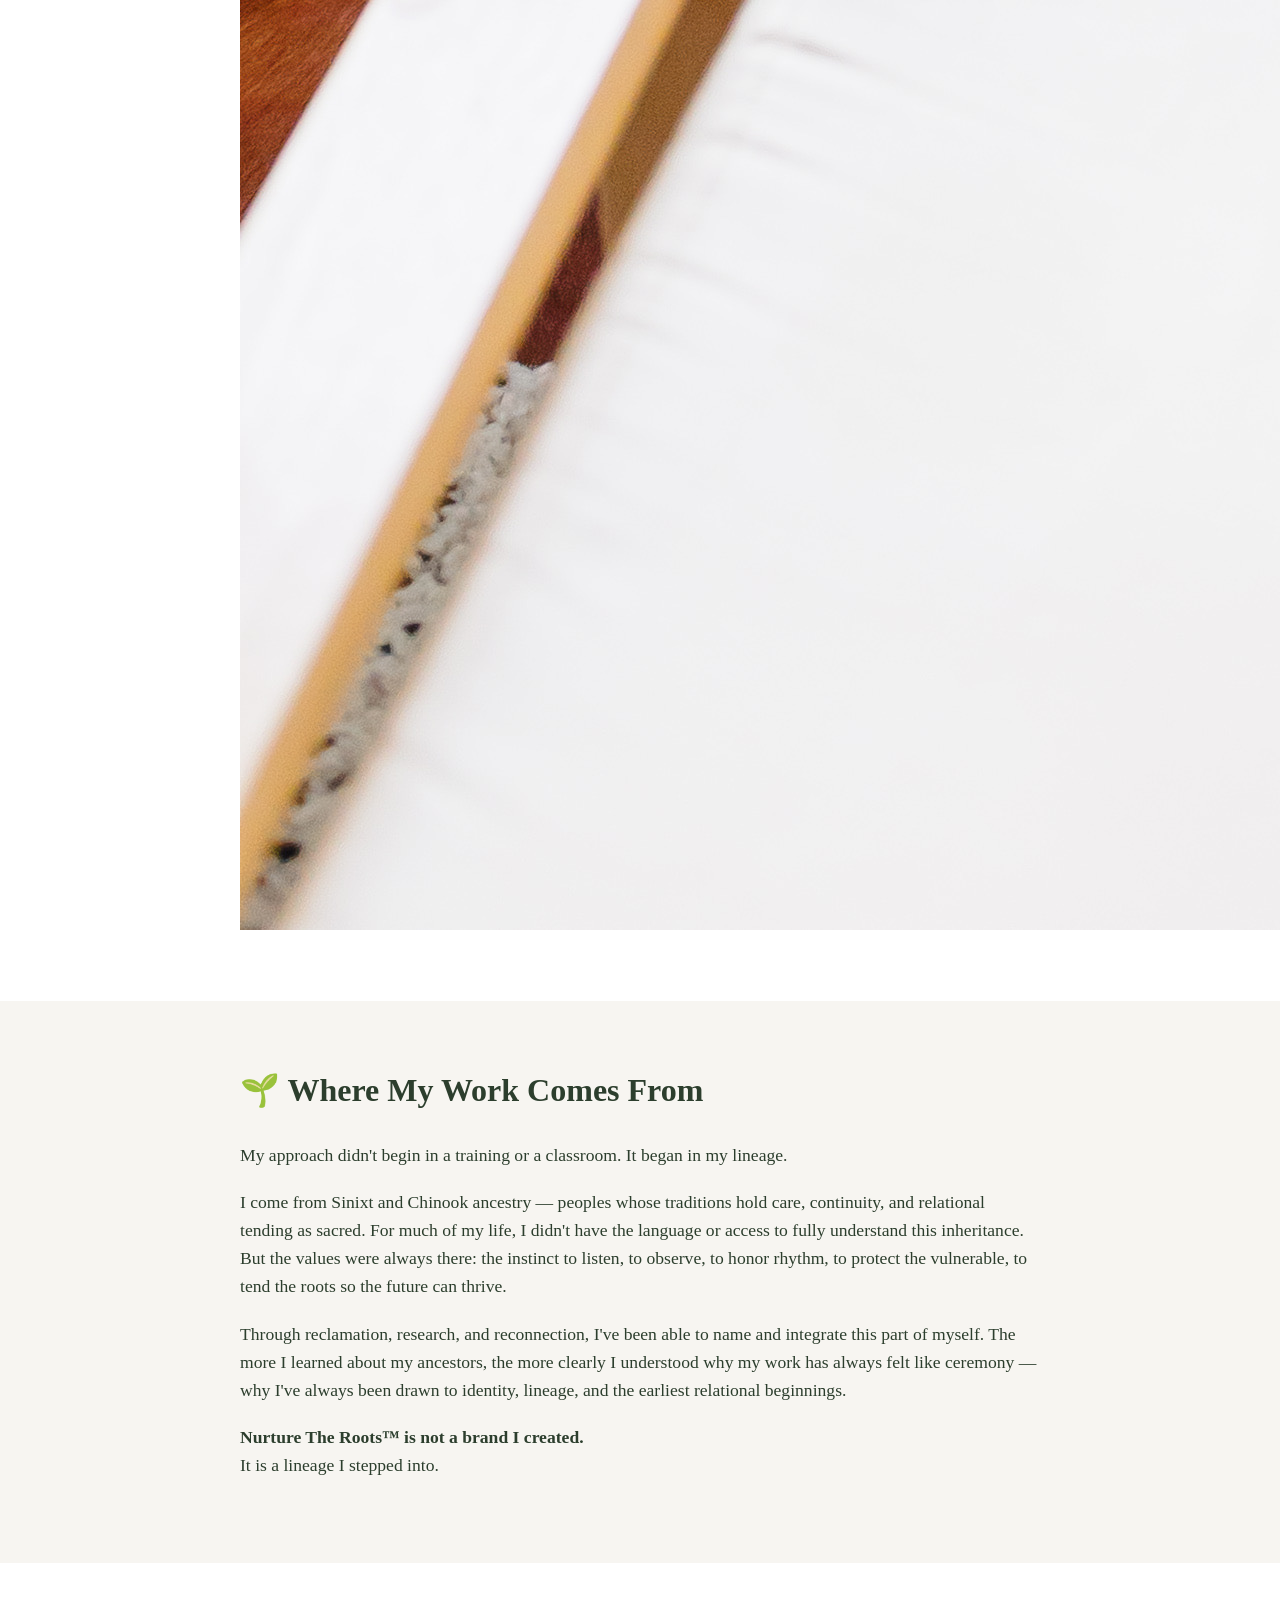
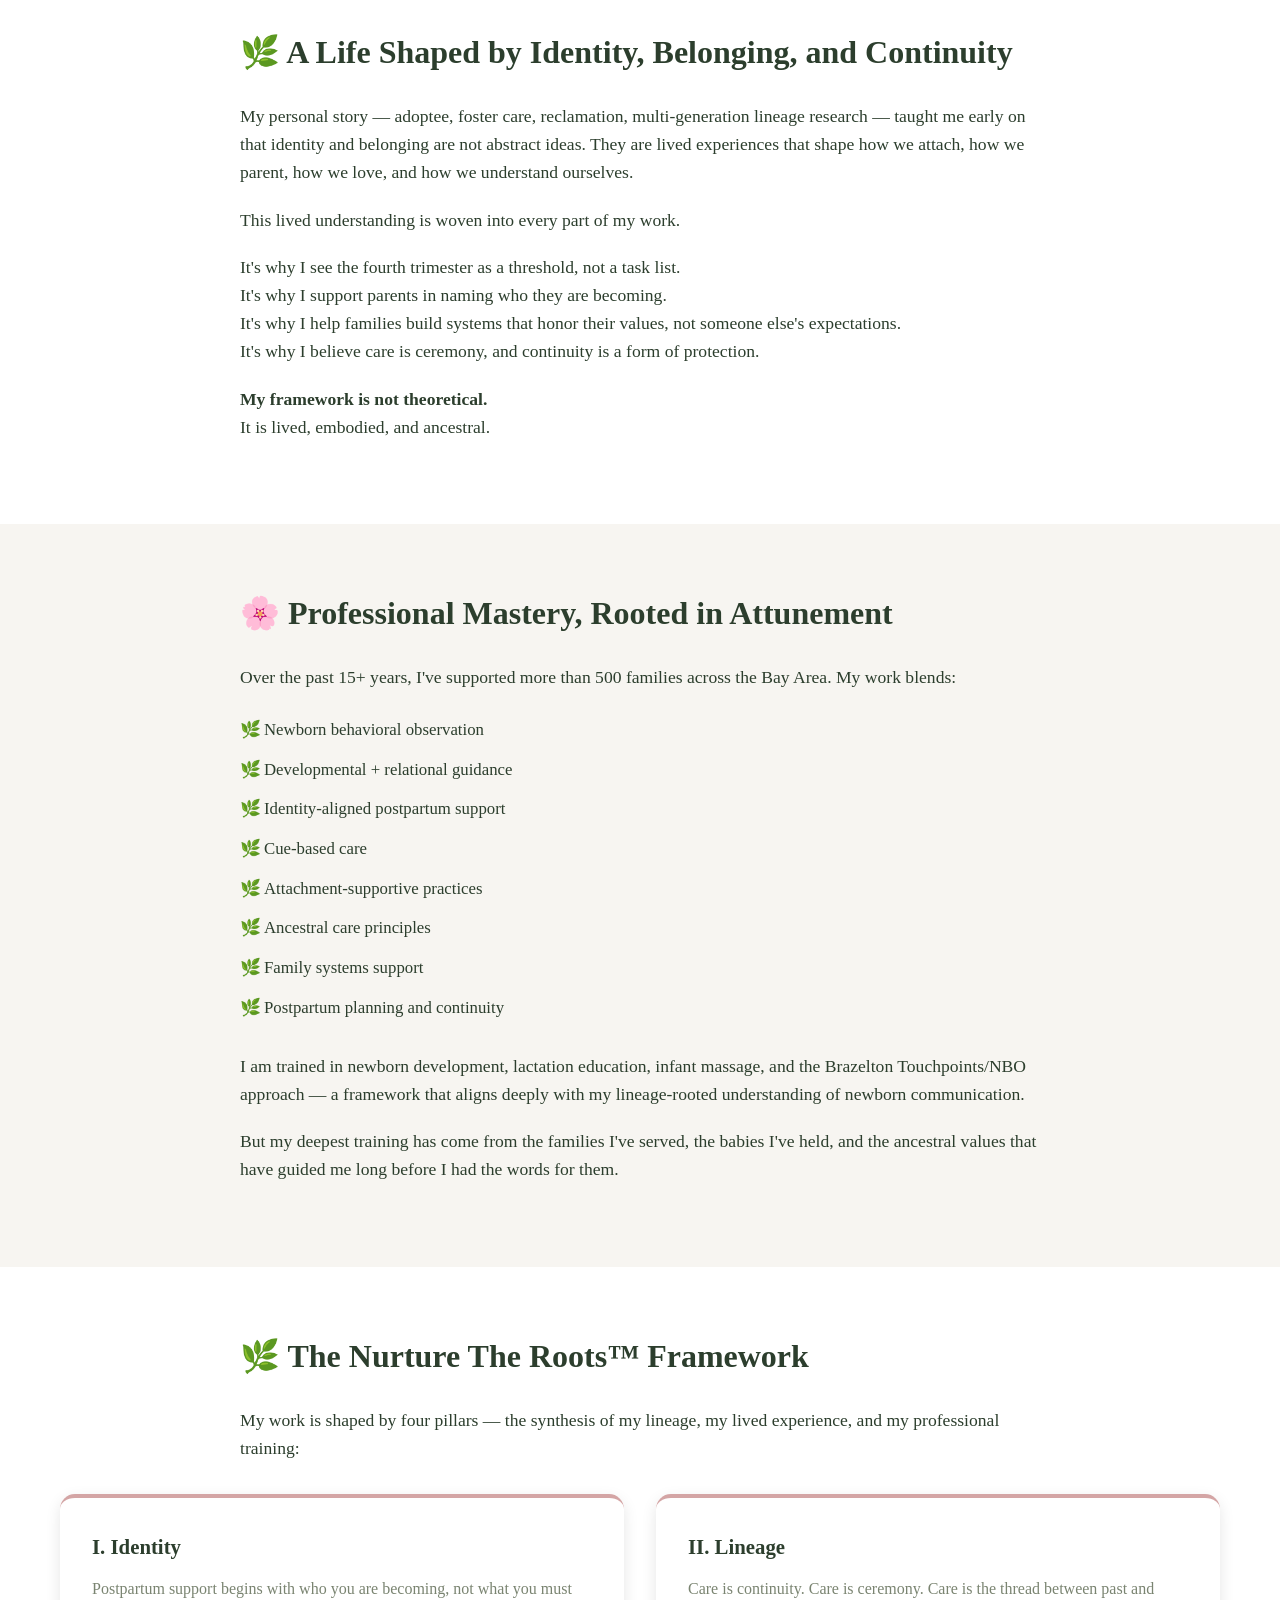
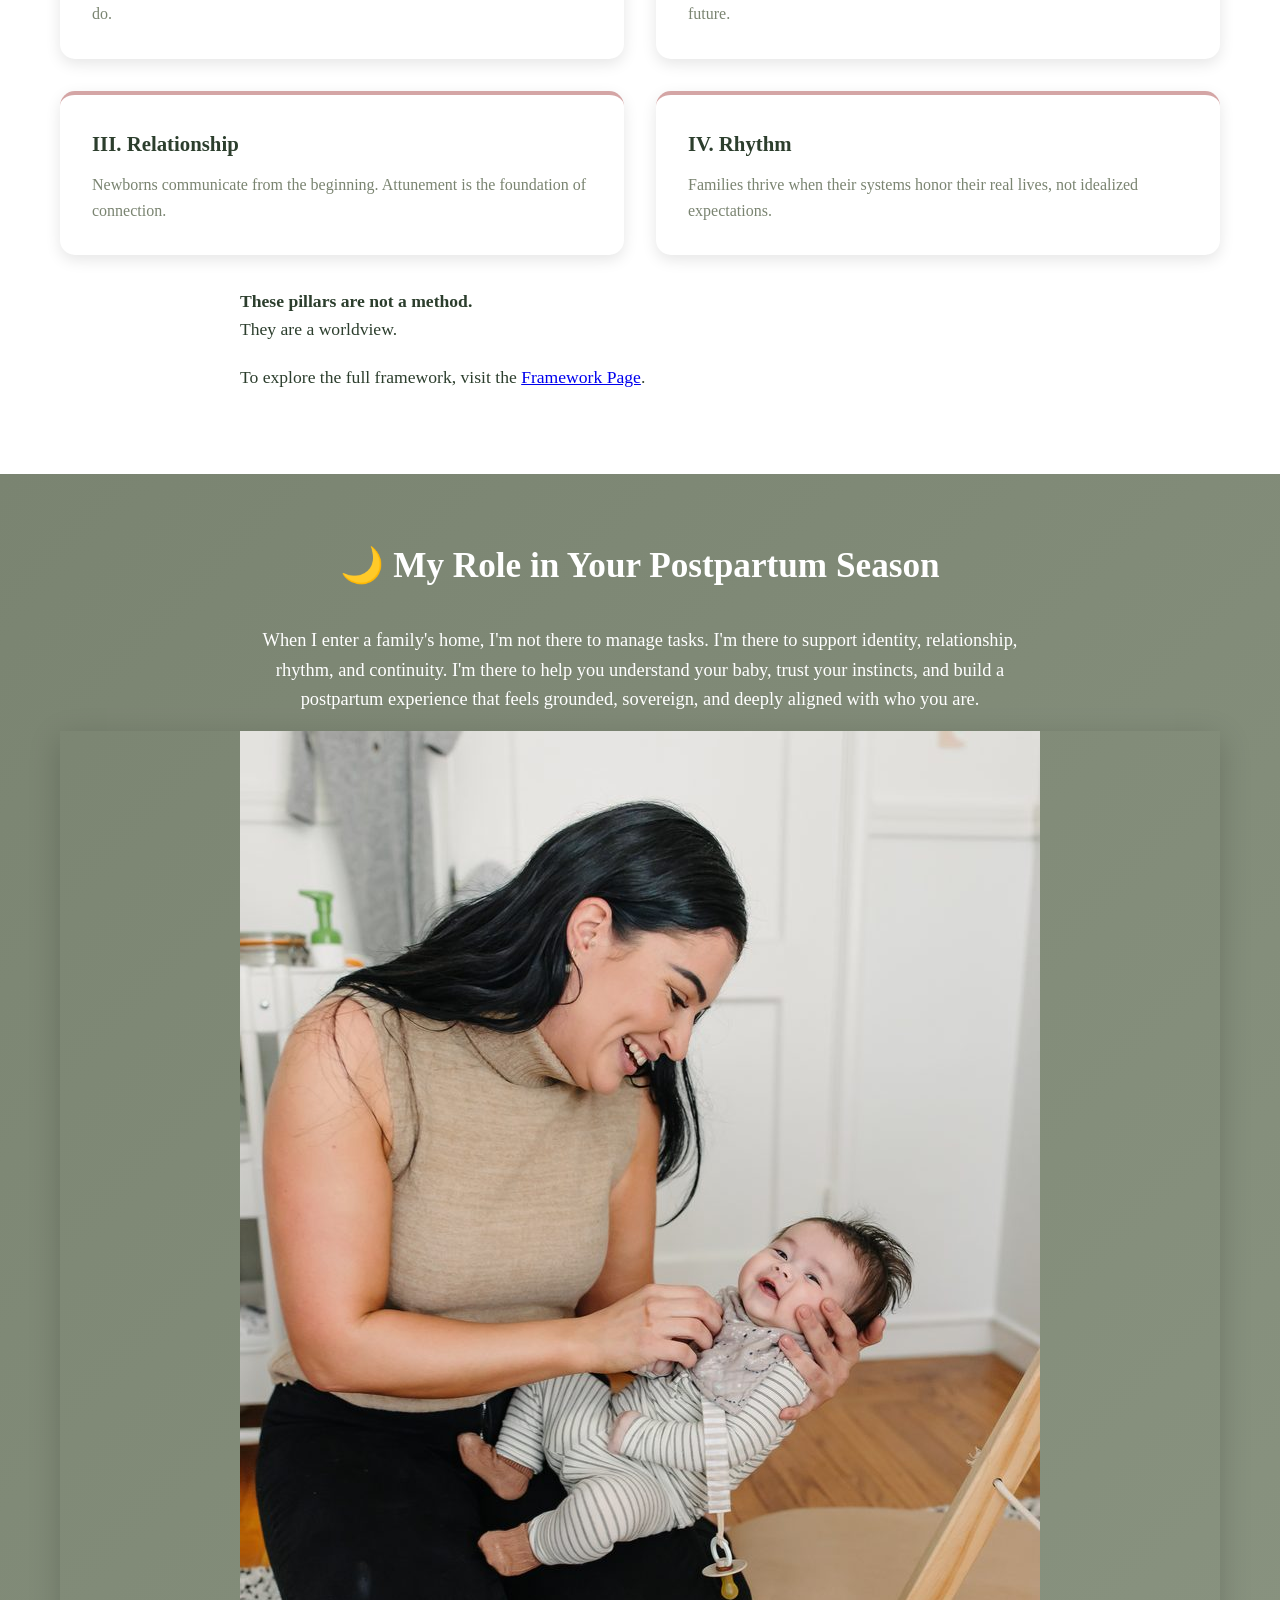
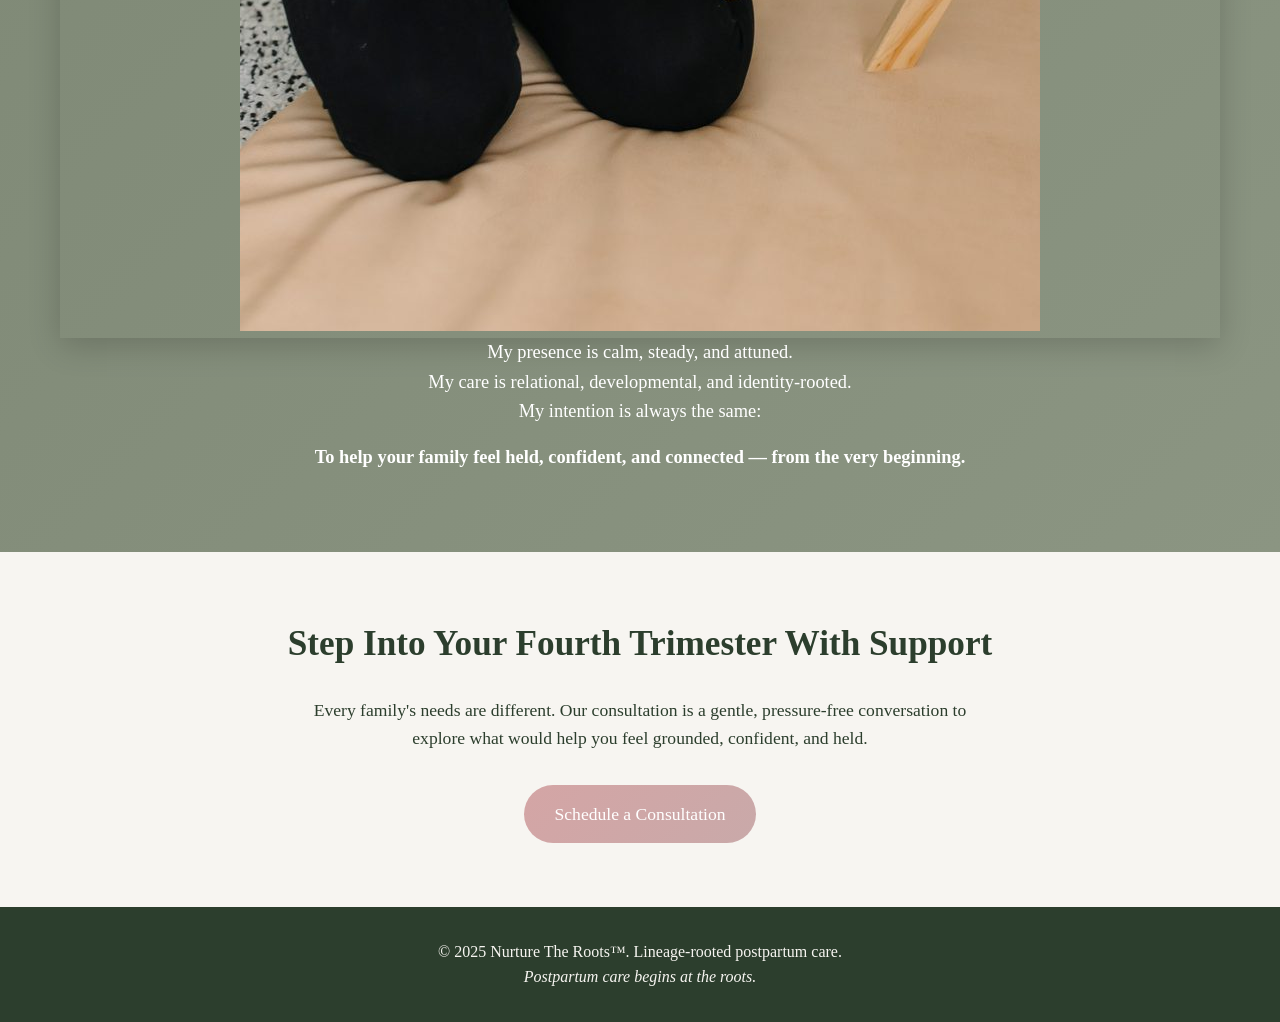
==== commit aa76a48e: "Add two images to About page: chair intro photo and attunement moment Chair/window photo placed afte" ====
--- a/about.html
+++ b/about.html
@@ -147,6 +147,28 @@
             padding-left: 1.5rem;
             margin-bottom: 1.5rem;
             font-size: 1.1rem;
+
+        /* Section images */
+        .section-image {
+            margin: 2.5rem auto;
+            border-radius: 18px;
+            overflow: hidden;
+            box-shadow: 0 8px 30px rgba(0,0,0,0.10);
+        }
+
+        .section-image img {
+            width: 100%;
+            height: auto;
+            display: block;
+        }
+
+        .section-image--wide {
+            max-width: 700px;
+        }
+
+        .section-image--medium {
+            max-width: 520px;
+        }
         }
 
         /* Framework pillars on about page */
@@ -281,6 +303,9 @@
             <div class="prose-content">
                 <p>I'm Ashlee McKenzie — a Certified Postpartum Doula, Newborn Care Specialist, and Fourth Trimester Expert based in San Francisco. For more than fifteen years, I've supported families through the tender, disorienting, identity‑shifting threshold of the fourth trimester.</p>
                 <p>My work is grounded in attunement, presence, and a deep respect for the early postpartum period as a foundational time for both parent and child. I help families slow down, listen deeply, and build rhythms that feel aligned with who they are becoming.</p>
+                <div class="section-image section-image--wide">
+                    <img src="images/welcome.jpeg" alt="Ashlee sitting in a light wooden chair near a window, holding a baby on her lap in a soft, bright, intimate moment">
+                </div>
             </div>
         </div>
     </section>
@@ -373,6 +398,9 @@
         <div class="container">
             <h2>🌙 My Role in Your Postpartum Season</h2>
             <p>When I enter a family's home, I'm not there to manage tasks. I'm there to support identity, relationship, rhythm, and continuity. I'm there to help you understand your baby, trust your instincts, and build a postpartum experience that feels grounded, sovereign, and deeply aligned with who you are.</p>
+            <div class="section-image section-image--medium" style="box-shadow: 0 8px 30px rgba(0,0,0,0.18);">
+                <img src="images/attunement.jpeg" alt="Ashlee sitting on the floor holding a baby in her lap, gently touching the baby's face in a warm, attuned moment">
+            </div>
             <p>My presence is calm, steady, and attuned.<br>
             My care is relational, developmental, and identity‑rooted.<br>
             My intention is always the same:</p>
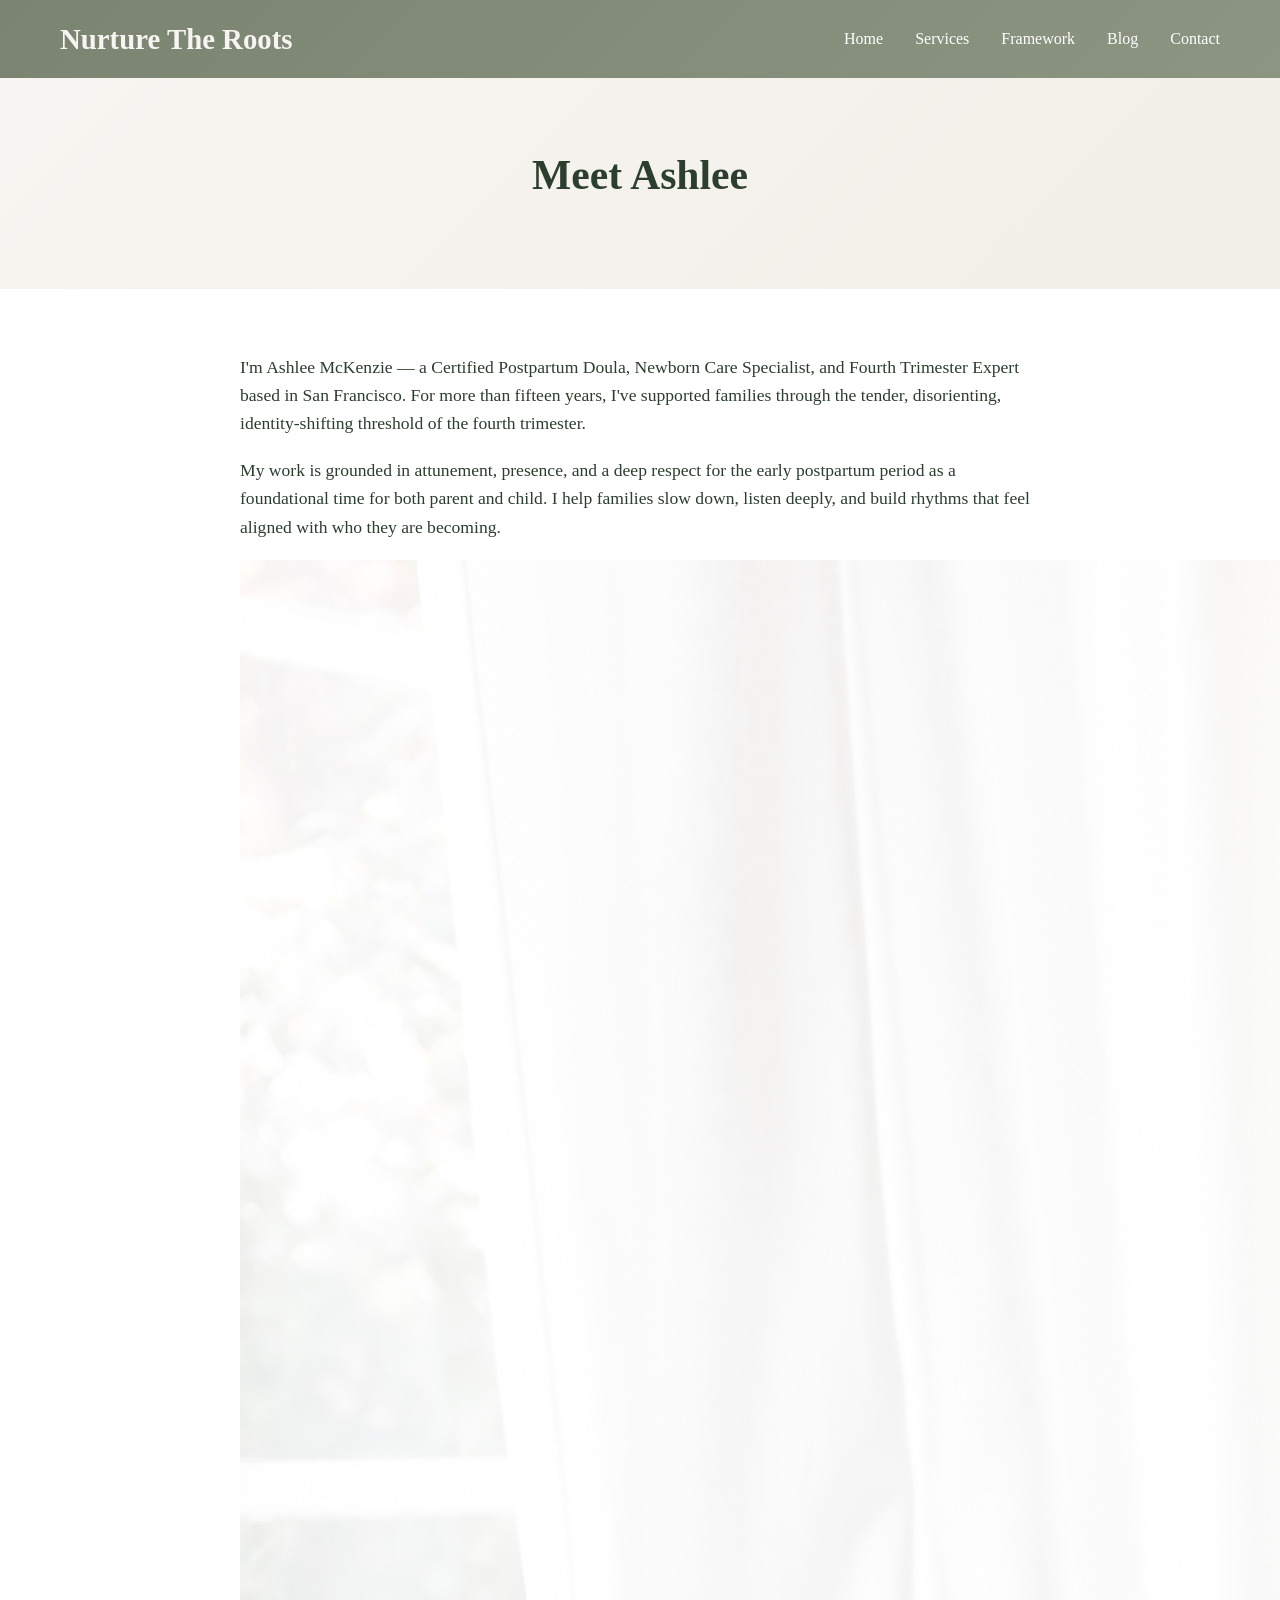
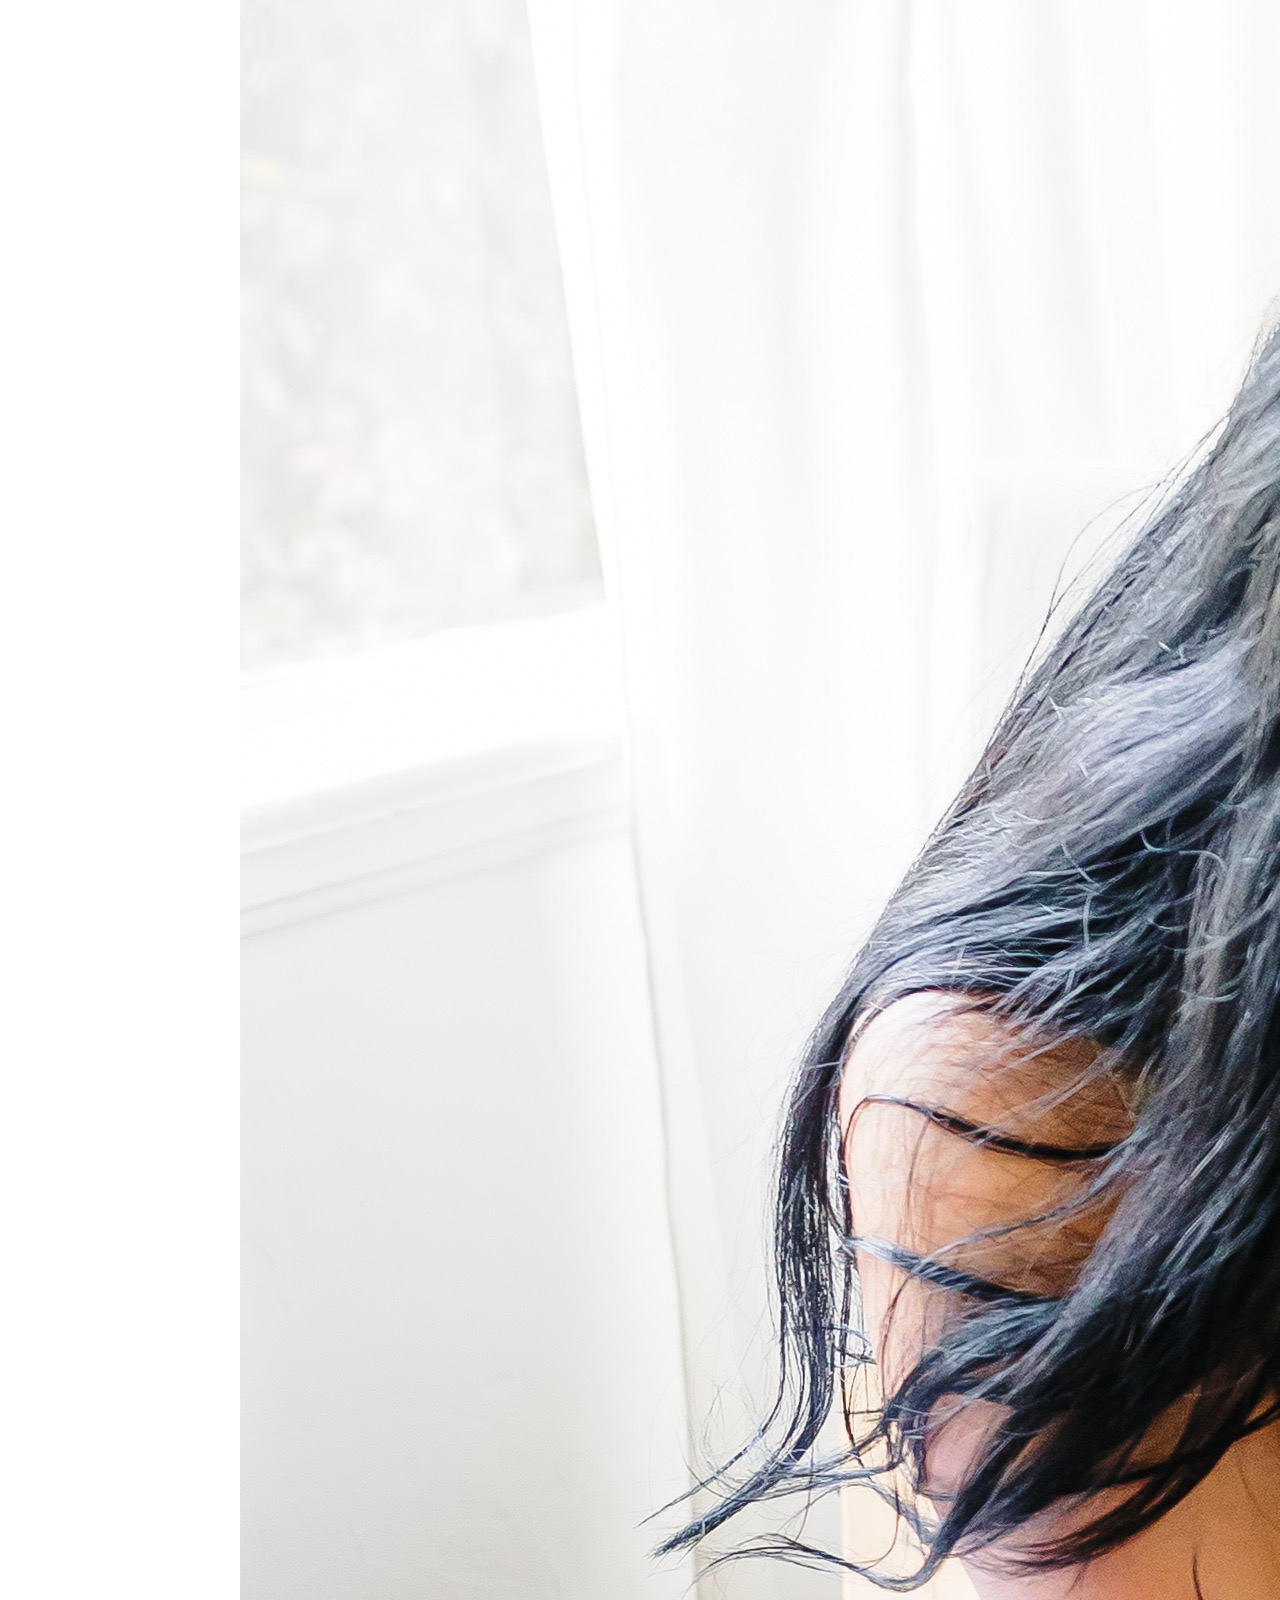
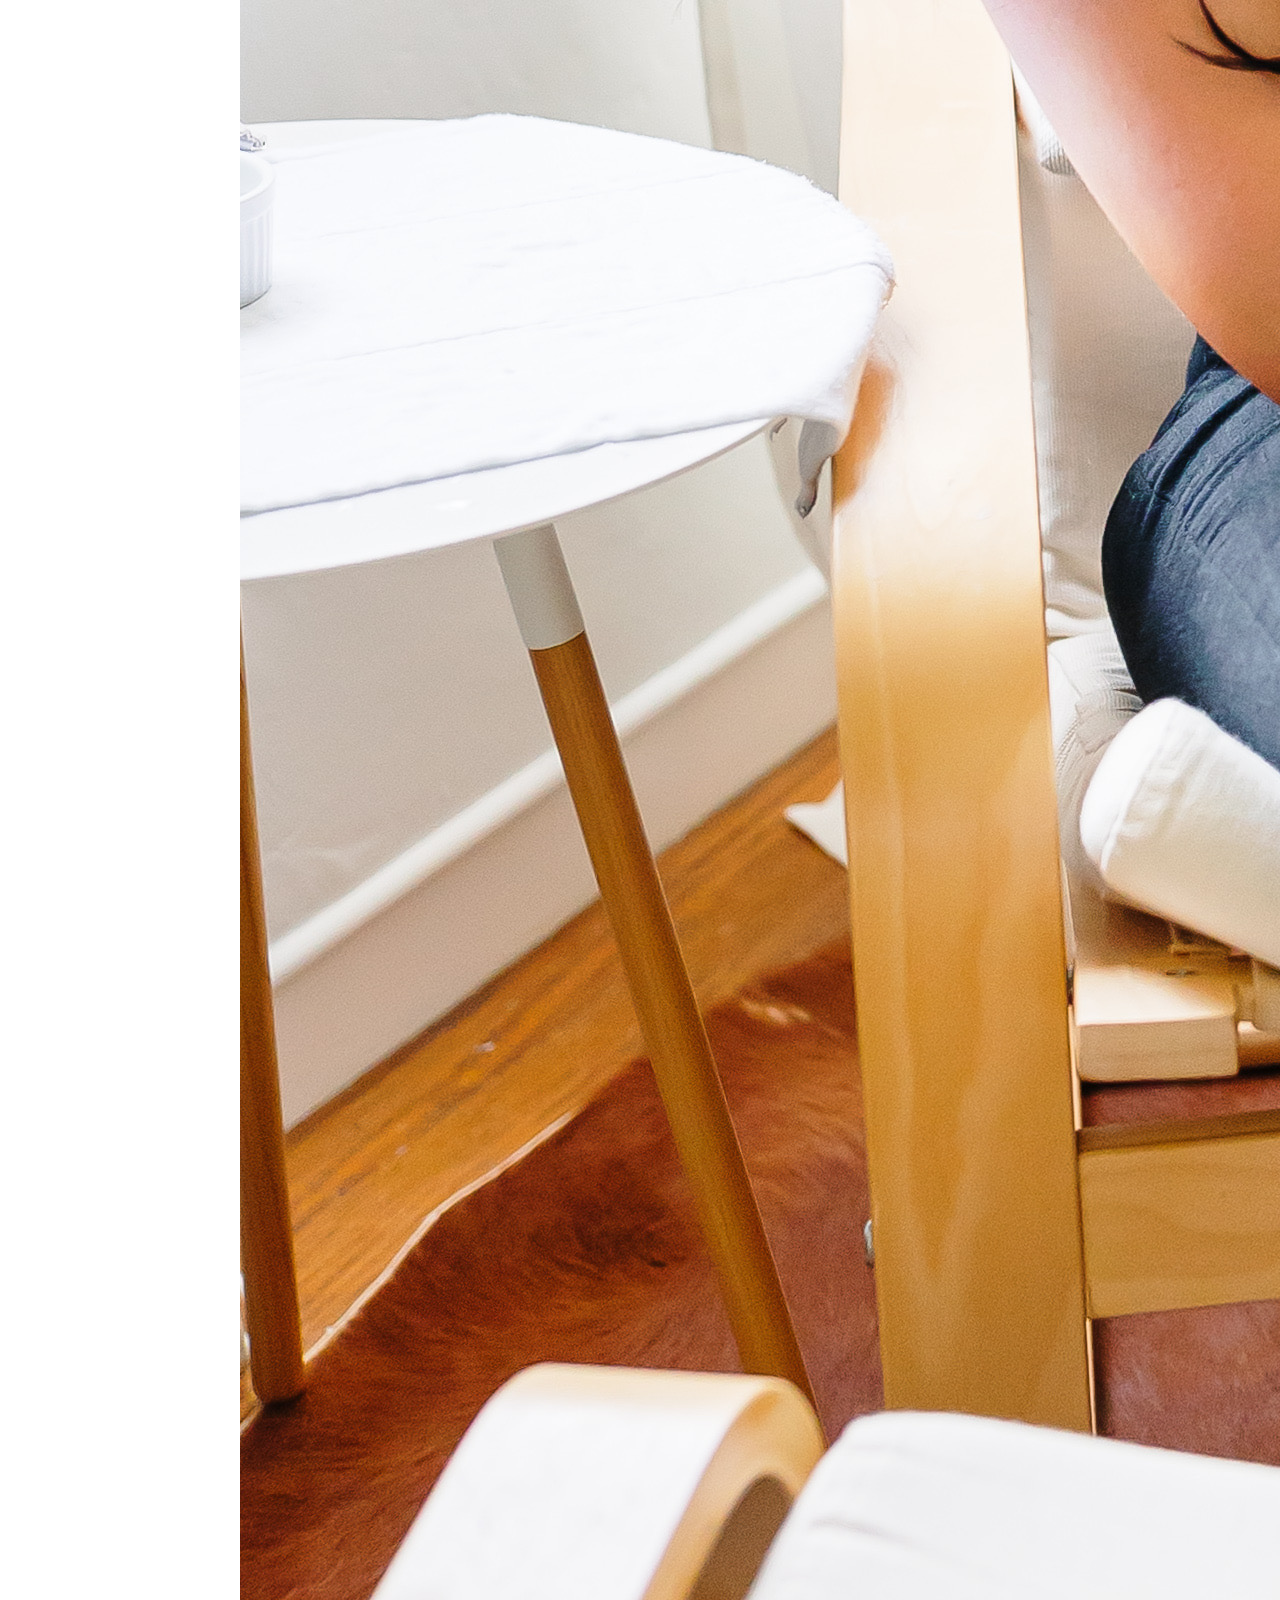
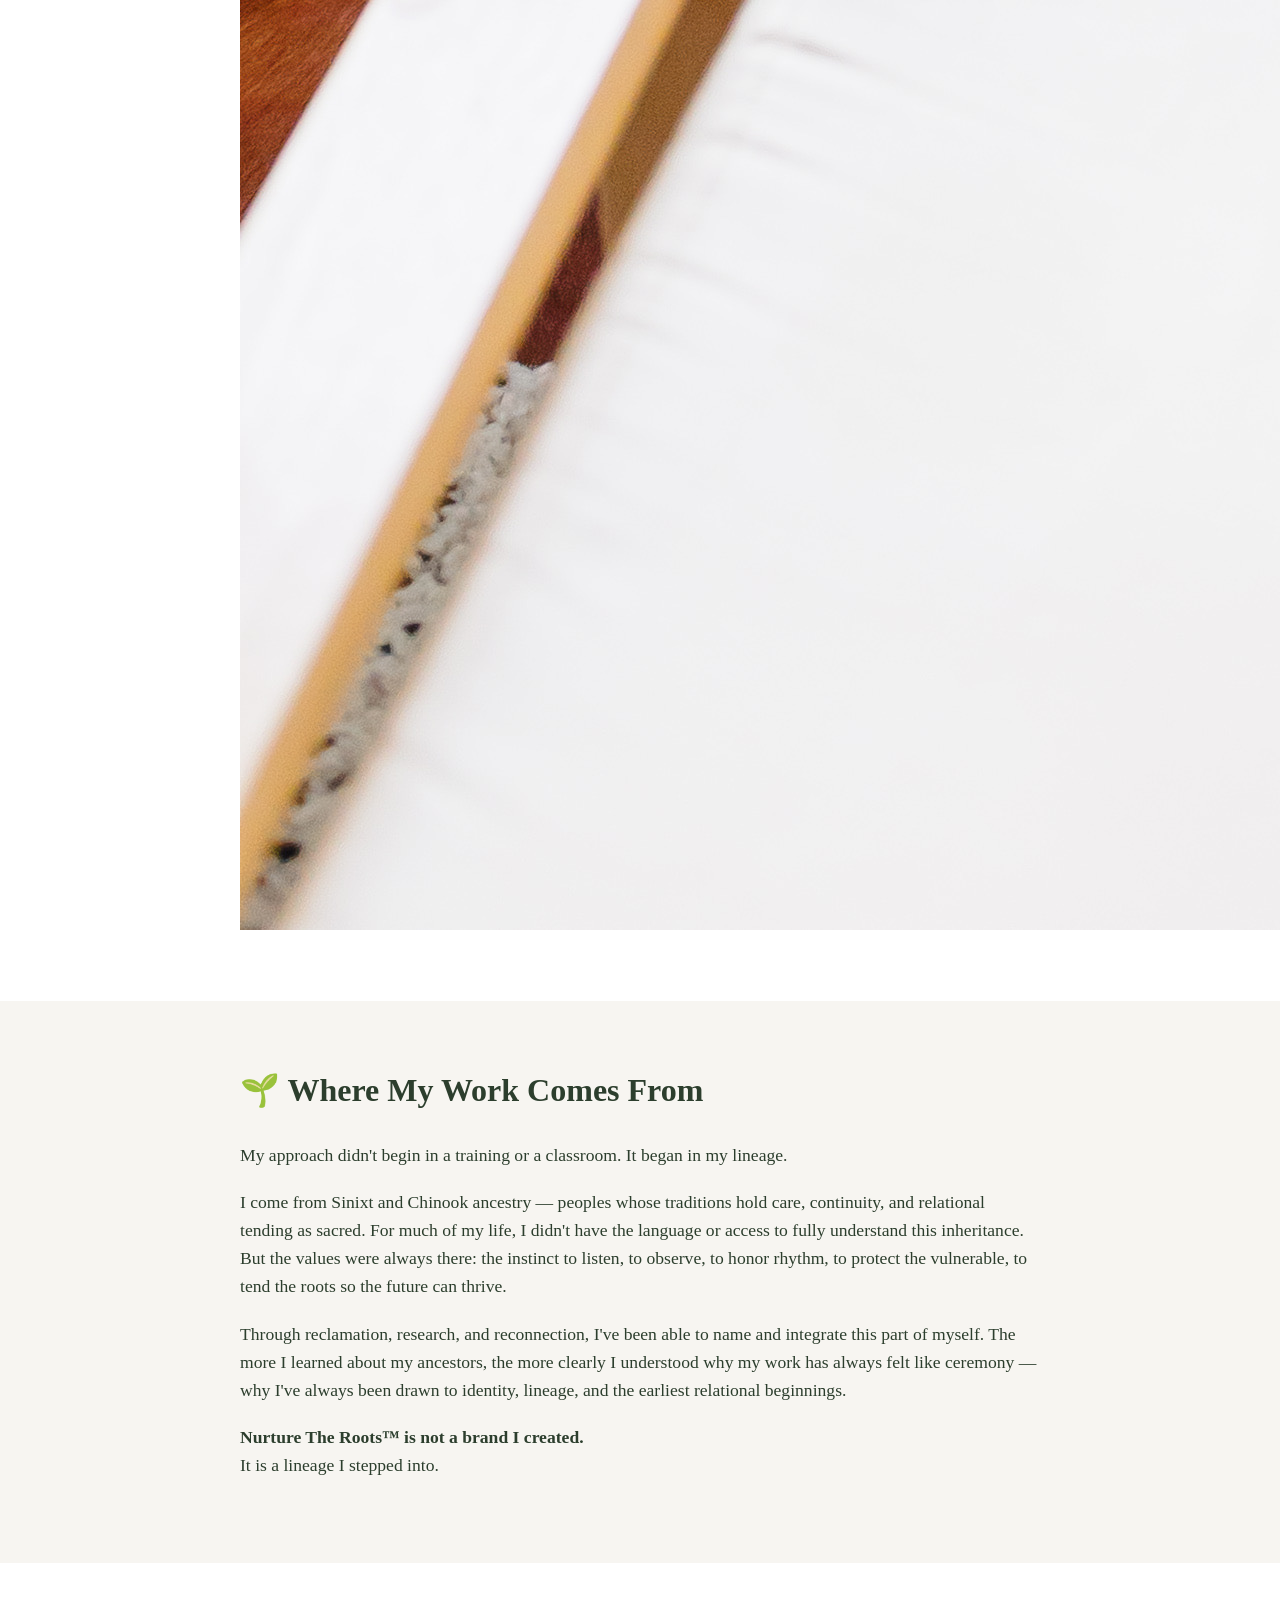
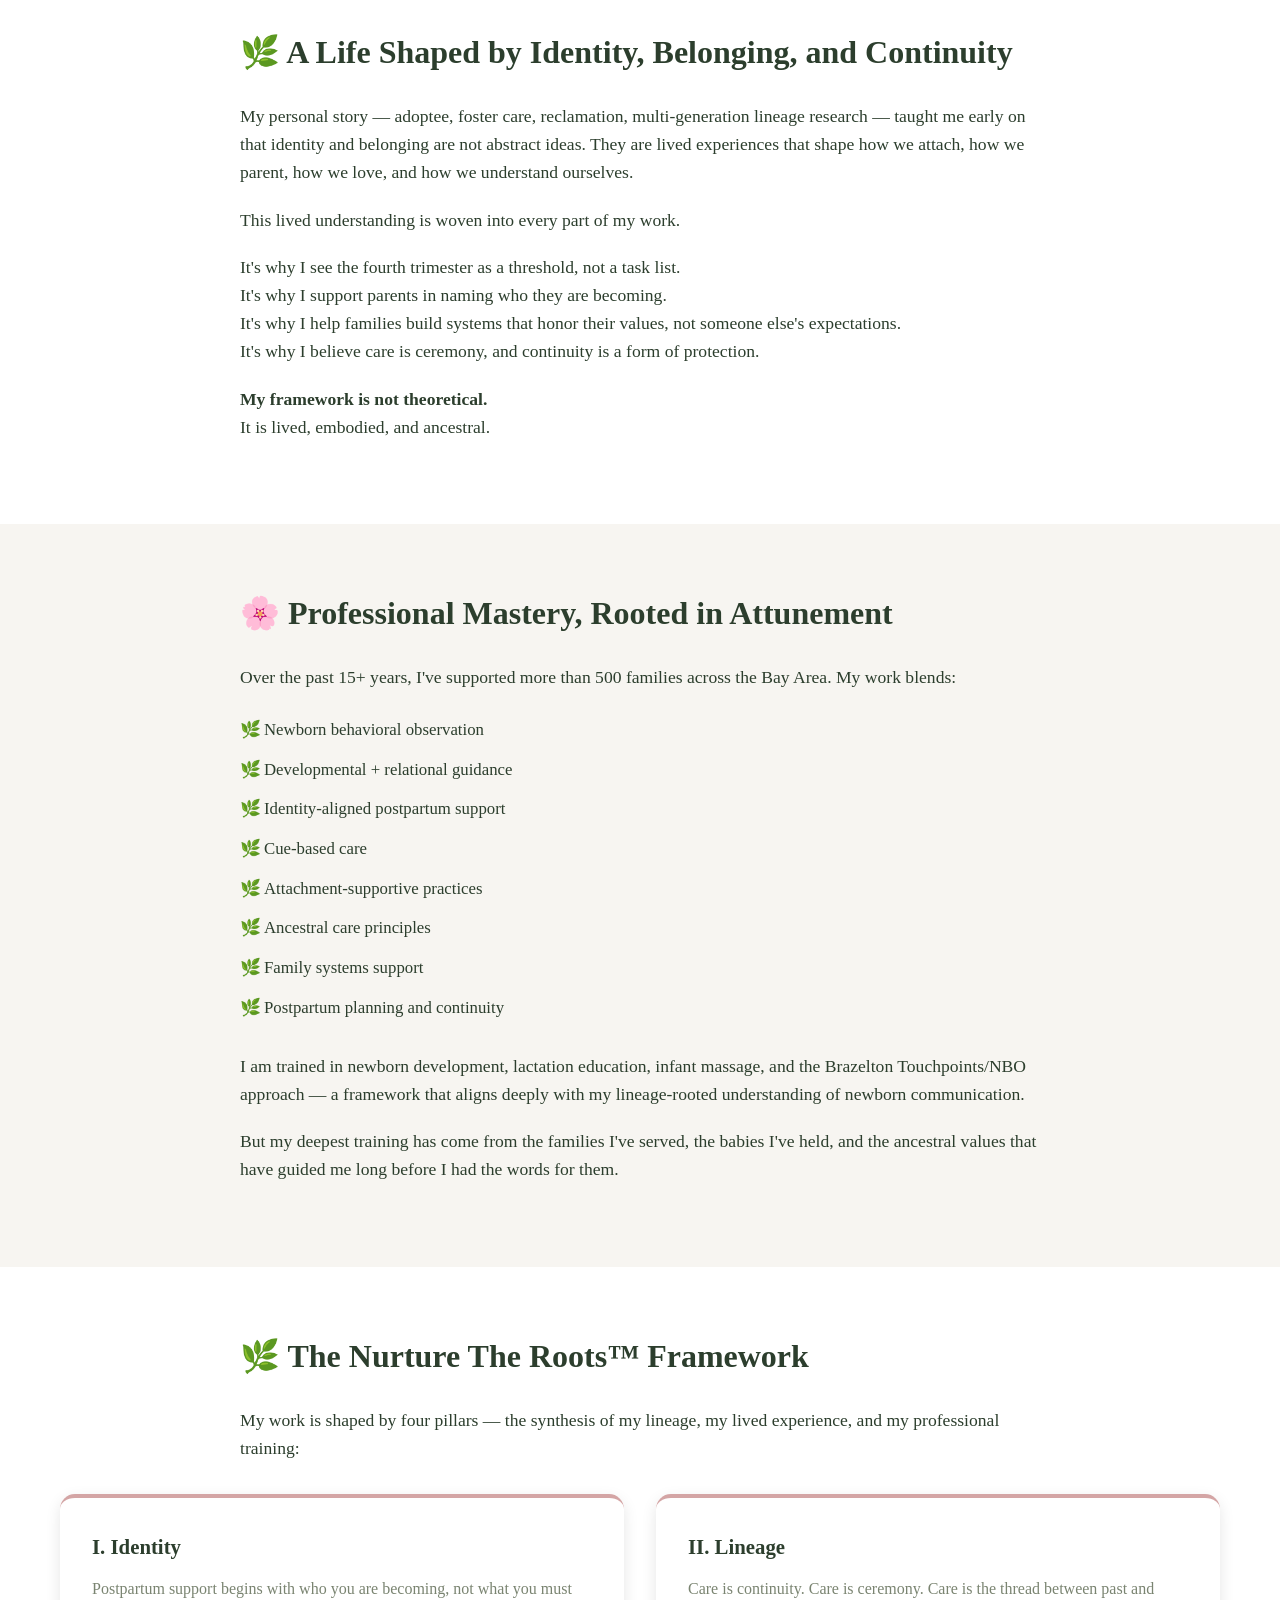
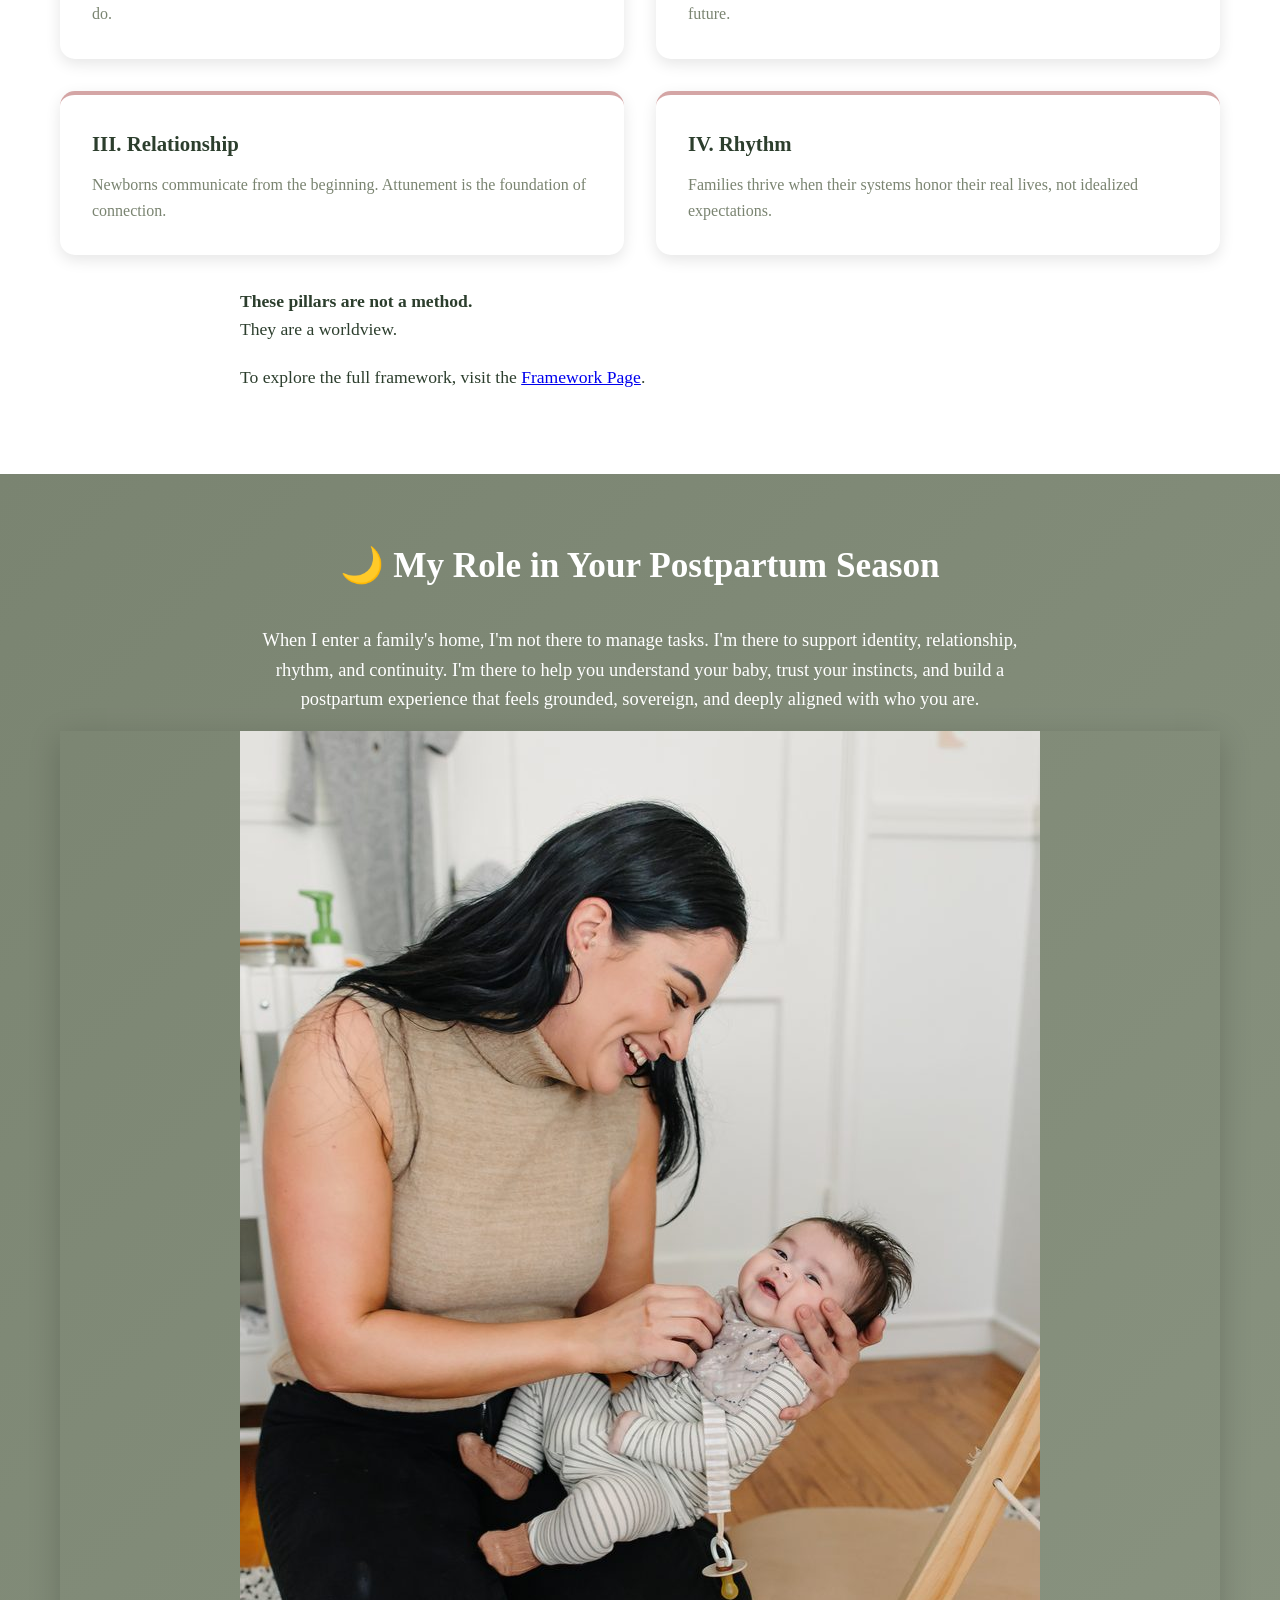
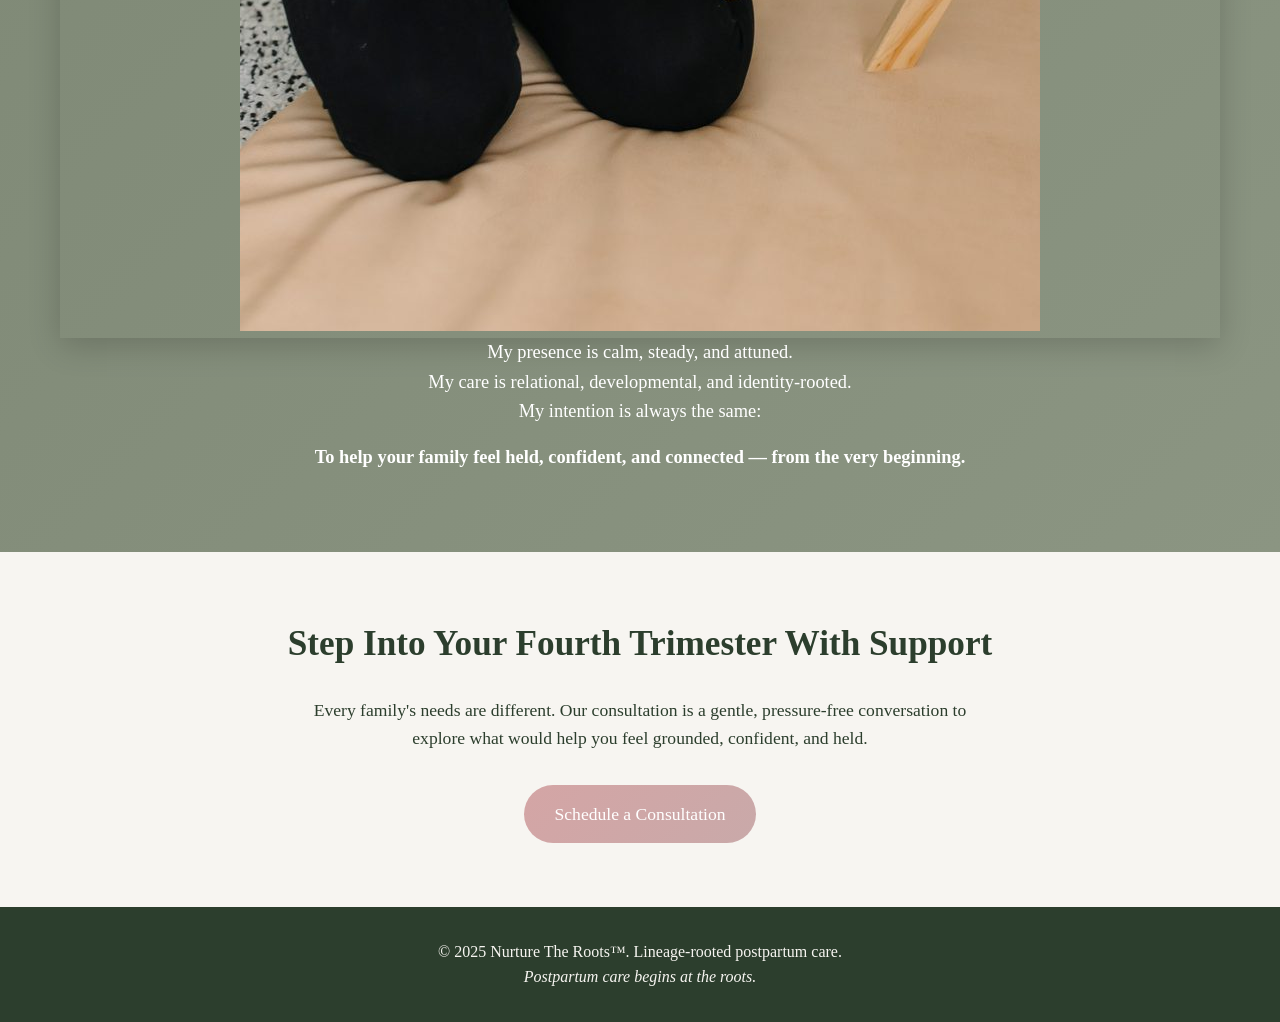
==== commit a3233e4b: "Unify navigation and link all pages together cohesively - Standardized nav across all 6 pages: Home," ====
--- a/about.html
+++ b/about.html
@@ -281,9 +281,10 @@
             <div class="logo"><a href="index.html">Nurture The Roots</a></div>
             <ul class="nav-links">
                 <li><a href="index.html">Home</a></li>
+                <li><a href="services.html">Services</a></li>
                 <li><a href="framework.html">Framework</a></li>
-                <li><a href="index.html#services">Services</a></li>
-                <li><a href="index.html#contact">Contact</a></li>
+                <li><a href="blog.html">Blog</a></li>
+                <li><a href="contact.html">Contact</a></li>
             </ul>
         </nav>
     </header>
@@ -413,7 +414,7 @@
         <div class="container">
             <h2>Step Into Your Fourth Trimester With Support</h2>
             <p>Every family's needs are different. Our consultation is a gentle, pressure‑free conversation to explore what would help you feel grounded, confident, and held.</p>
-            <a href="index.html#contact" class="cta-button">Schedule a Consultation</a>
+            <a href="contact.html" class="cta-button">Schedule a Consultation</a>
         </div>
     </section>
 
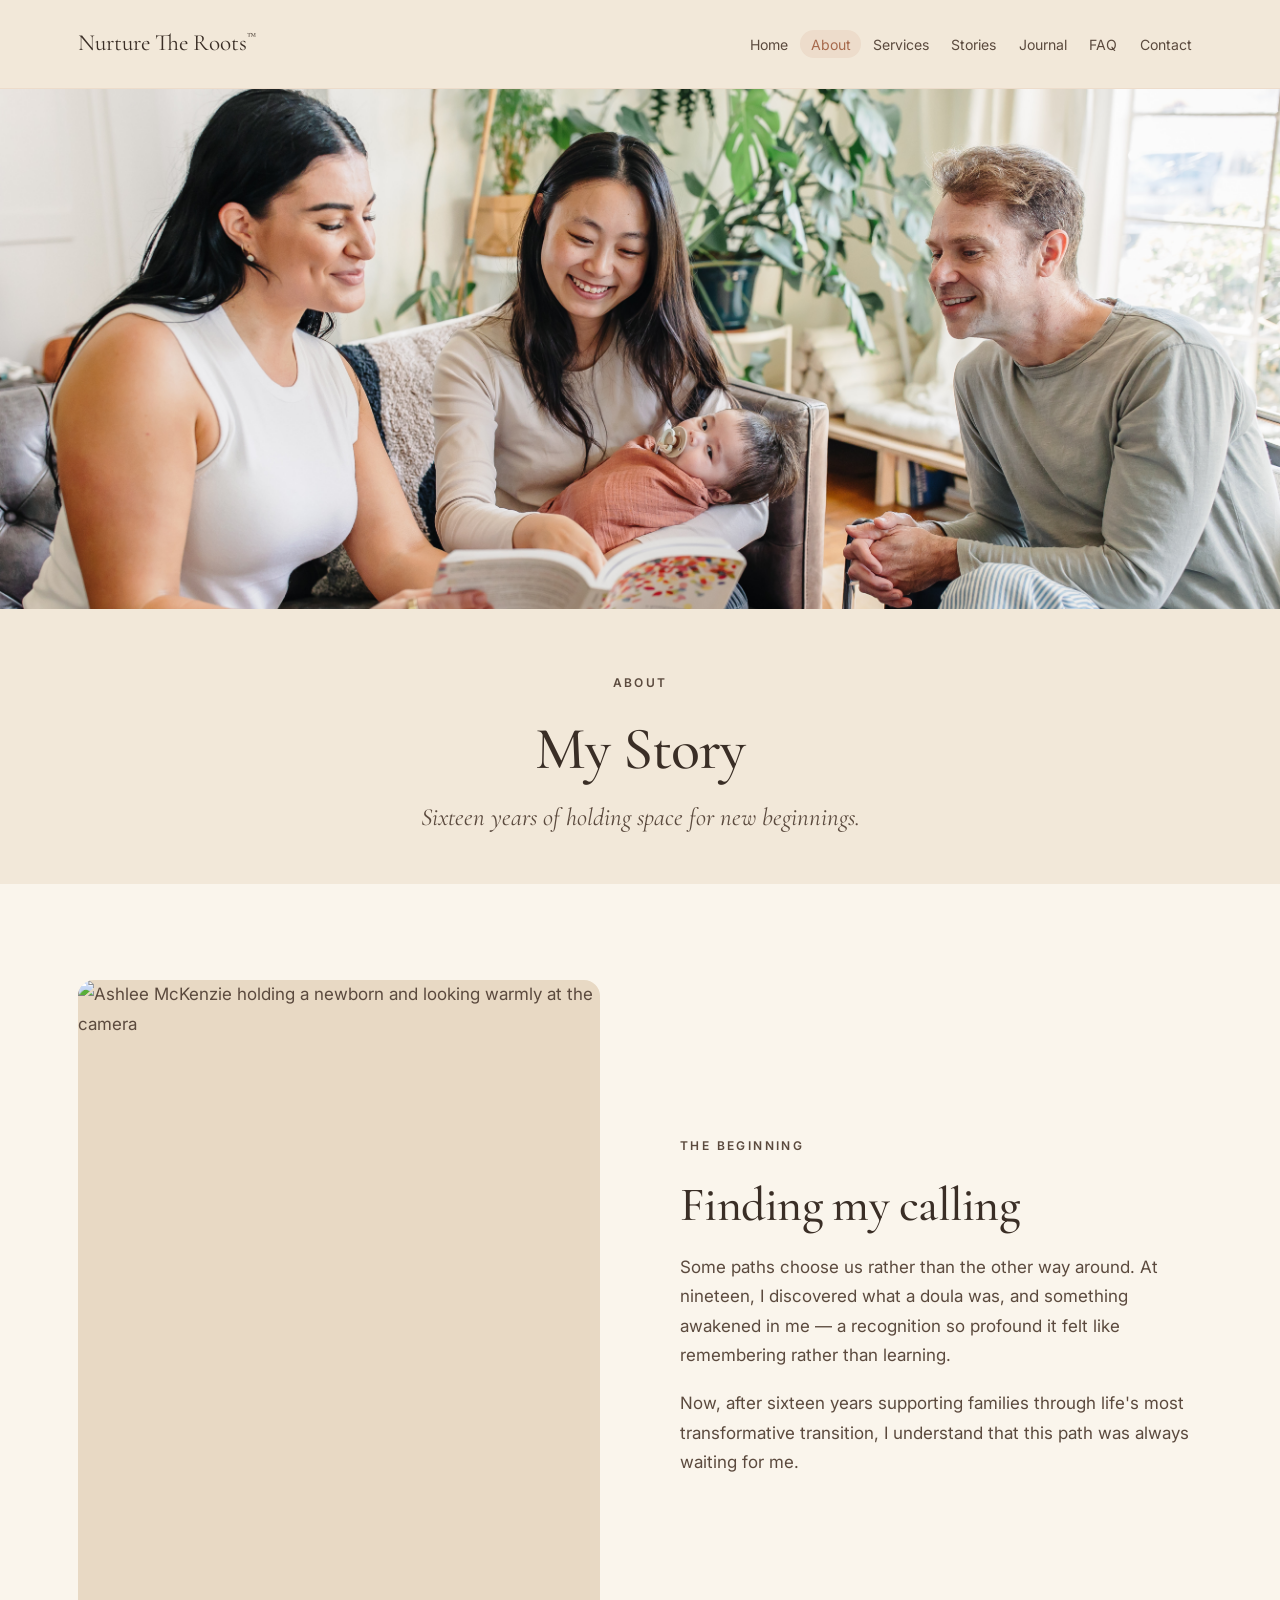
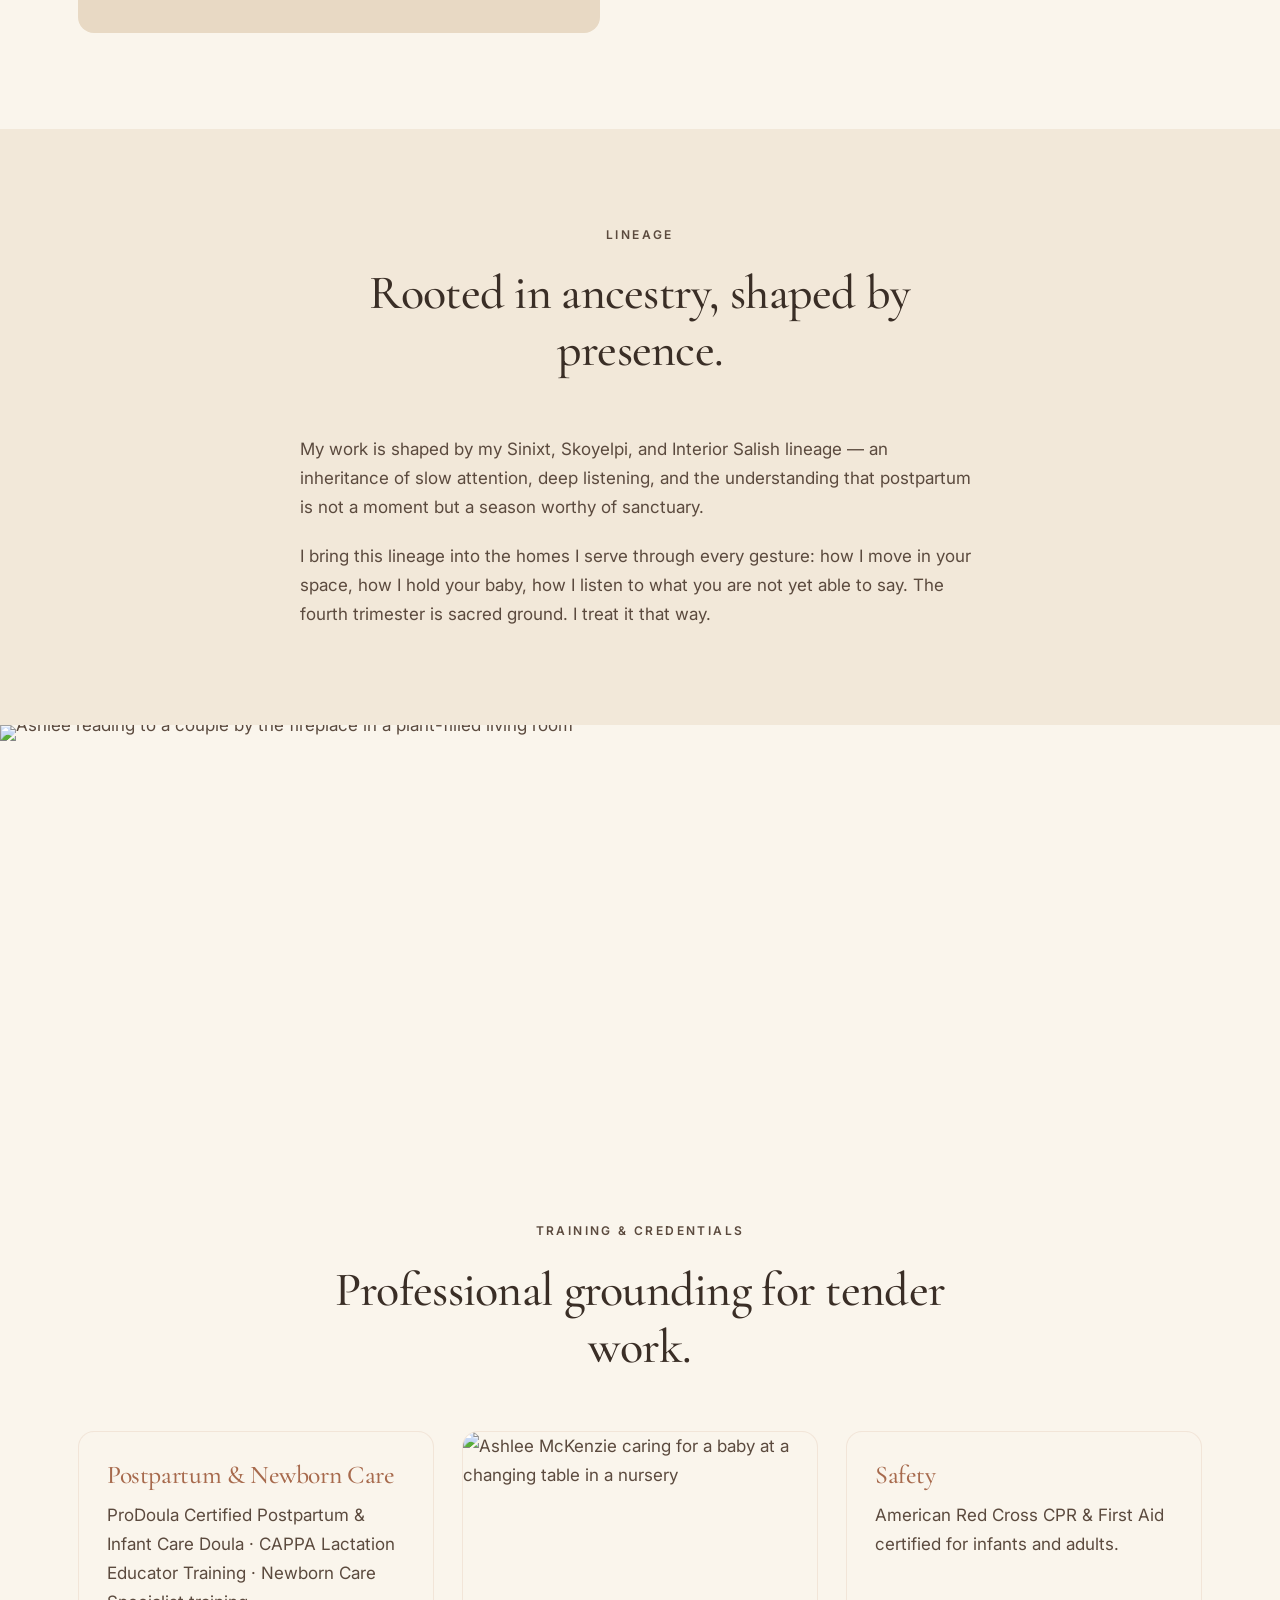
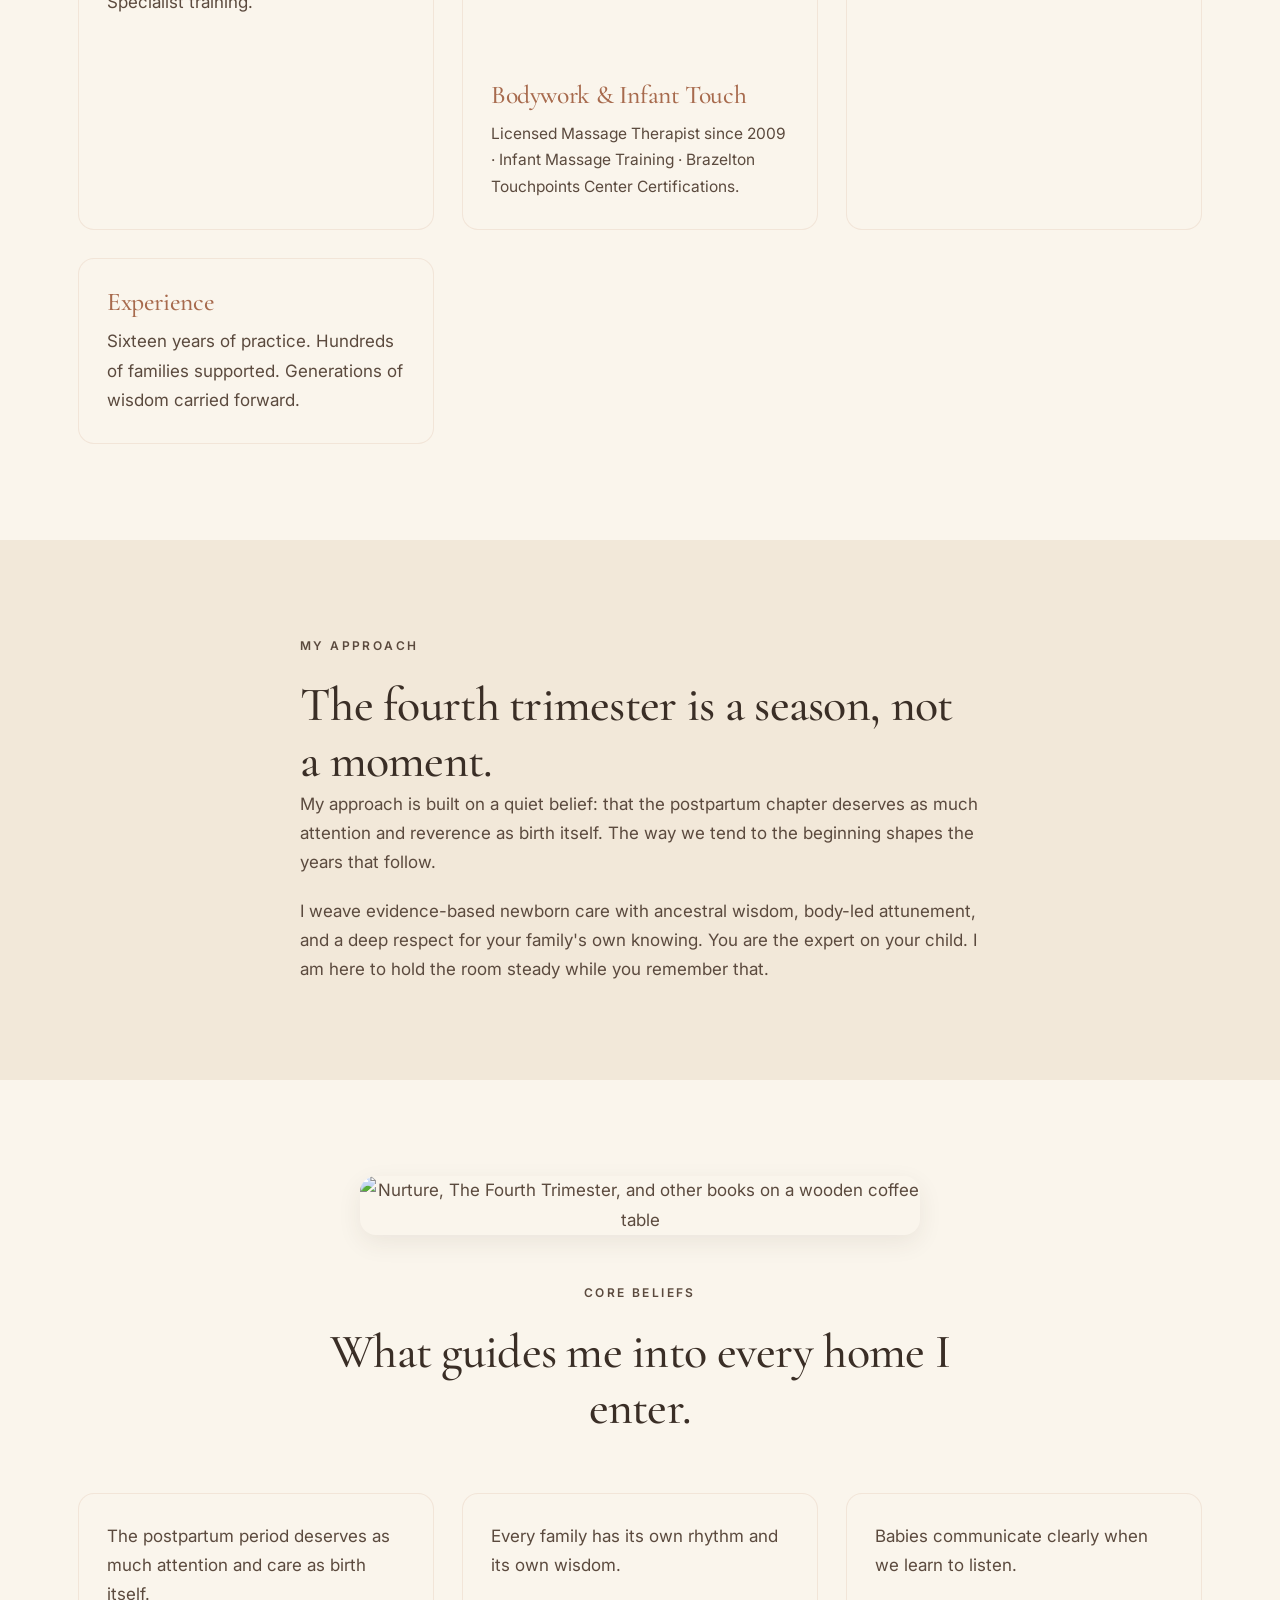
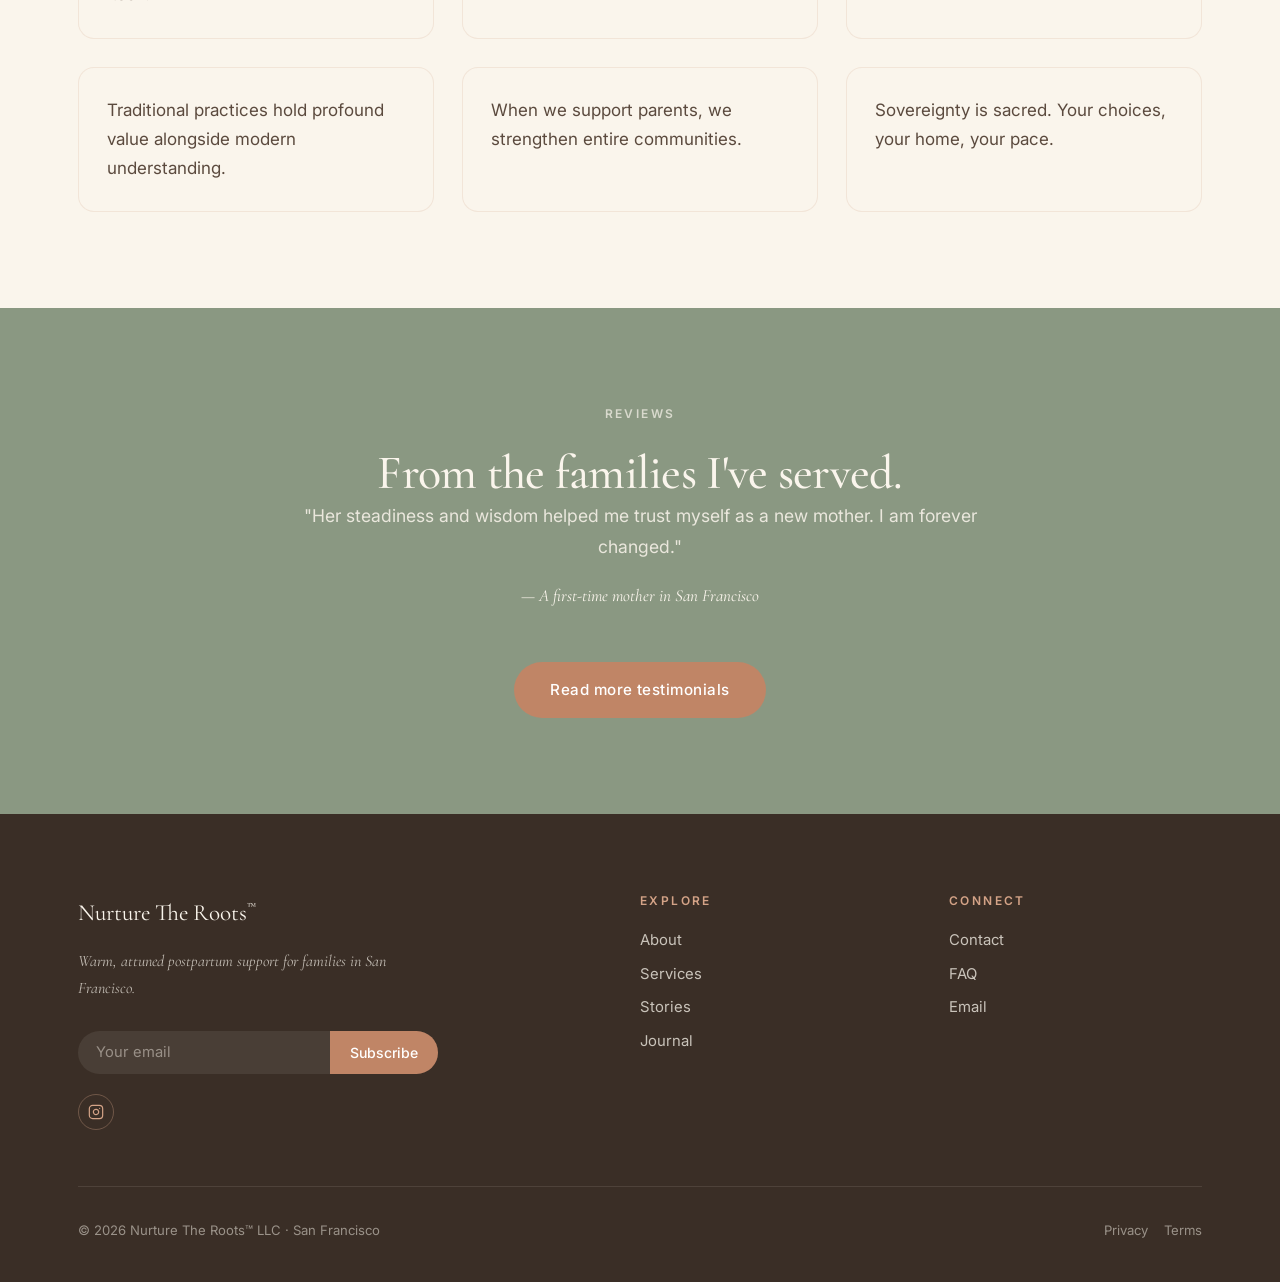
==== commit e110dd68: "Restore PR #1 design: professional stylesheet, multi-page architecture, and warm clay/cream palette " ====
--- a/about.html
+++ b/about.html
@@ -4,425 +4,226 @@
     <meta charset="UTF-8">
     <meta name="viewport" content="width=device-width, initial-scale=1.0">
     <title>About Ashlee — Nurture The Roots™</title>
-    <meta name="description" content="Meet Ashlee McKenzie — Certified Postpartum Doula, Newborn Care Specialist, and Fourth Trimester Expert with 15+ years of experience supporting families in San Francisco.">
-    <style>
-        * {
-            margin: 0;
-            padding: 0;
-            box-sizing: border-box;
-        }
-
-        body {
-            font-family: 'Georgia', serif;
-            line-height: 1.6;
-            color: #2c3e2d;
-            background: linear-gradient(135deg, #f7f5f1 0%, #f2efe8 100%);
-        }
-
-        .container {
-            max-width: 1200px;
-            margin: 0 auto;
-            padding: 0 20px;
-        }
-
-        header {
-            background: linear-gradient(135deg, #7a8471 0%, #8b9582 100%);
-            color: white;
-            padding: 1rem 0;
-            box-shadow: 0 2px 10px rgba(0,0,0,0.1);
-        }
-
-        nav {
-            display: flex;
-            justify-content: space-between;
-            align-items: center;
-        }
-
-        .logo {
-            font-size: 1.8rem;
-            font-weight: bold;
-            color: #f7f5f1;
-        }
-
-        .logo a {
-            color: inherit;
-            text-decoration: none;
-        }
-
-        .nav-links {
-            display: flex;
-            list-style: none;
-            gap: 2rem;
-        }
-
-        .nav-links a {
-            color: white;
-            text-decoration: none;
-            transition: color 0.3s ease;
-        }
-
-        .nav-links a:hover {
-            color: #d4a5a5;
-        }
-
-        .hero {
-            background: linear-gradient(135deg, #f7f5f1 0%, #f2efe8 100%);
-            padding: 4rem 0;
-            text-align: center;
-        }
-
-        .hero-content h1 {
-            font-size: 2.6rem;
-            margin-bottom: 1rem;
-            color: #2c3e2d;
-        }
-
-        .cta-button {
-            display: inline-block;
-            background: linear-gradient(135deg, #d4a5a5 0%, #c9a9a9 100%);
-            color: white;
-            padding: 15px 30px;
-            text-decoration: none;
-            border-radius: 50px;
-            font-size: 1.1rem;
-            transition: transform 0.3s ease, box-shadow 0.3s ease;
-        }
-
-        .cta-button:hover {
-            transform: translateY(-2px);
-            box-shadow: 0 5px 15px rgba(0,0,0,0.2);
-        }
-
-        /* Prose sections */
-        .prose-section {
-            padding: 4rem 0;
-        }
-
-        .prose-section:nth-child(odd) {
-            background: white;
-        }
-
-        .prose-section:nth-child(even) {
-            background: #f7f5f1;
-        }
-
-        .prose-content {
-            max-width: 800px;
-            margin: 0 auto;
-        }
-
-        .prose-content h2 {
-            font-size: 2rem;
-            color: #2c3e2d;
-            margin-bottom: 1.5rem;
-        }
-
-        .prose-content p {
-            font-size: 1.1rem;
-            margin-bottom: 1.2rem;
-        }
-
-        .prose-content ul {
-            list-style: none;
-            padding: 0;
-            margin-bottom: 1.5rem;
-        }
-
-        .prose-content ul li {
-            padding: 0.4rem 0 0.4rem 1.5rem;
-            position: relative;
-            font-size: 1.05rem;
-        }
-
-        .prose-content ul li:before {
-            content: "🌿";
-            position: absolute;
-            left: 0;
-        }
-
-        .prose-content blockquote {
-            font-style: italic;
-            color: #7a8471;
-            border-left: 4px solid #d4a5a5;
-            padding-left: 1.5rem;
-            margin-bottom: 1.5rem;
-            font-size: 1.1rem;
-
-        /* Section images */
-        .section-image {
-            margin: 2.5rem auto;
-            border-radius: 18px;
-            overflow: hidden;
-            box-shadow: 0 8px 30px rgba(0,0,0,0.10);
-        }
-
-        .section-image img {
-            width: 100%;
-            height: auto;
-            display: block;
-        }
-
-        .section-image--wide {
-            max-width: 700px;
-        }
-
-        .section-image--medium {
-            max-width: 520px;
-        }
-        }
-
-        /* Framework pillars on about page */
-        .pillar-grid {
-            display: grid;
-            grid-template-columns: 1fr 1fr;
-            gap: 2rem;
-            margin: 2rem 0;
-        }
-
-        .pillar-card {
-            background: white;
-            padding: 2rem;
-            border-radius: 15px;
-            box-shadow: 0 5px 15px rgba(0,0,0,0.1);
-            border-top: 4px solid #d4a5a5;
-        }
-
-        .pillar-card h3 {
-            color: #2c3e2d;
-            margin-bottom: 0.75rem;
-            font-size: 1.3rem;
-        }
-
-        .pillar-card p {
-            color: #7a8471;
-            font-size: 1rem;
-            margin-bottom: 0;
-        }
-
-        /* Presence section (green bg) */
-        .presence-section {
-            padding: 4rem 0;
-            background: linear-gradient(135deg, #7a8471 0%, #8b9582 100%);
-            color: white;
-            text-align: center;
-        }
-
-        .presence-section h2 {
-            font-size: 2.2rem;
-            margin-bottom: 2rem;
-        }
-
-        .presence-section p {
-            font-size: 1.15rem;
-            max-width: 800px;
-            margin: 0 auto 1rem;
-        }
-
-        /* CTA section */
-        .cta-section {
-            padding: 4rem 0;
-            background: #f7f5f1;
-            text-align: center;
-        }
-
-        .cta-section h2 {
-            font-size: 2.2rem;
-            color: #2c3e2d;
-            margin-bottom: 1.5rem;
-        }
-
-        .cta-section p {
-            font-size: 1.1rem;
-            max-width: 700px;
-            margin: 0 auto 2rem;
-            color: #2c3e2d;
-        }
-
-        footer {
-            background: #2c3e2d;
-            color: #f7f5f1;
-            text-align: center;
-            padding: 2rem 0;
-        }
-
-        @media (max-width: 768px) {
-            .nav-links {
-                display: none;
-            }
-
-            .hero-content h1 {
-                font-size: 1.8rem;
-            }
-
-            .pillar-grid {
-                grid-template-columns: 1fr;
-            }
-        }
-
-        @keyframes fadeInUp {
-            from {
-                opacity: 0;
-                transform: translateY(30px);
-            }
-            to {
-                opacity: 1;
-                transform: translateY(0);
-            }
-        }
-
-        .hero-content {
-            animation: fadeInUp 0.8s ease-out;
-        }
-    </style>
+    <meta name="description" content="Ashlee McKenzie is a certified postpartum doula and fourth trimester expert serving families in San Francisco with lineage-rooted, attuned care.">
+    <link rel="preconnect" href="https://fonts.googleapis.com">
+    <link rel="preconnect" href="https://fonts.gstatic.com" crossorigin>
+    <link href="https://fonts.googleapis.com/css2?family=Cormorant+Garamond:ital,wght@0,400;0,500;0,600;1,400;1,500&family=Inter:wght@300;400;500;600&display=swap" rel="stylesheet">
+    <link rel="stylesheet" href="assets/css/styles.css">
 </head>
 <body>
-    <header>
-        <nav class="container">
-            <div class="logo"><a href="index.html">Nurture The Roots</a></div>
-            <ul class="nav-links">
-                <li><a href="index.html">Home</a></li>
-                <li><a href="services.html">Services</a></li>
-                <li><a href="framework.html">Framework</a></li>
-                <li><a href="blog.html">Blog</a></li>
-                <li><a href="contact.html">Contact</a></li>
-            </ul>
-        </nav>
-    </header>
-
-    <!-- Hero -->
-    <section class="hero">
-        <div class="container">
-            <div class="hero-content">
-                <h1>Meet Ashlee</h1>
-            </div>
-        </div>
-    </section>
-
-    <!-- Intro -->
-    <section class="prose-section">
-        <div class="container">
-            <div class="prose-content">
-                <p>I'm Ashlee McKenzie — a Certified Postpartum Doula, Newborn Care Specialist, and Fourth Trimester Expert based in San Francisco. For more than fifteen years, I've supported families through the tender, disorienting, identity‑shifting threshold of the fourth trimester.</p>
-                <p>My work is grounded in attunement, presence, and a deep respect for the early postpartum period as a foundational time for both parent and child. I help families slow down, listen deeply, and build rhythms that feel aligned with who they are becoming.</p>
-                <div class="section-image section-image--wide">
-                    <img src="images/welcome.jpeg" alt="Ashlee sitting in a light wooden chair near a window, holding a baby on her lap in a soft, bright, intimate moment">
-                </div>
-            </div>
-        </div>
-    </section>
-
-    <!-- Where My Work Comes From -->
-    <section class="prose-section">
-        <div class="container">
-            <div class="prose-content">
-                <h2>🌱 Where My Work Comes From</h2>
-                <p>My approach didn't begin in a training or a classroom. It began in my lineage.</p>
-                <p>I come from Sinixt and Chinook ancestry — peoples whose traditions hold care, continuity, and relational tending as sacred. For much of my life, I didn't have the language or access to fully understand this inheritance. But the values were always there: the instinct to listen, to observe, to honor rhythm, to protect the vulnerable, to tend the roots so the future can thrive.</p>
-                <p>Through reclamation, research, and reconnection, I've been able to name and integrate this part of myself. The more I learned about my ancestors, the more clearly I understood why my work has always felt like ceremony — why I've always been drawn to identity, lineage, and the earliest relational beginnings.</p>
-                <p><strong>Nurture The Roots™ is not a brand I created.</strong><br>It is a lineage I stepped into.</p>
-            </div>
-        </div>
-    </section>
-
-    <!-- Identity, Belonging, Continuity -->
-    <section class="prose-section">
-        <div class="container">
-            <div class="prose-content">
-                <h2>🌿 A Life Shaped by Identity, Belonging, and Continuity</h2>
-                <p>My personal story — adoptee, foster care, reclamation, multi‑generation lineage research — taught me early on that identity and belonging are not abstract ideas. They are lived experiences that shape how we attach, how we parent, how we love, and how we understand ourselves.</p>
-                <p>This lived understanding is woven into every part of my work.</p>
-                <p>It's why I see the fourth trimester as a threshold, not a task list.<br>
-                It's why I support parents in naming who they are becoming.<br>
-                It's why I help families build systems that honor their values, not someone else's expectations.<br>
-                It's why I believe care is ceremony, and continuity is a form of protection.</p>
-                <p><strong>My framework is not theoretical.</strong><br>It is lived, embodied, and ancestral.</p>
-            </div>
-        </div>
-    </section>
-
-    <!-- Professional Mastery -->
-    <section class="prose-section">
-        <div class="container">
-            <div class="prose-content">
-                <h2>🌸 Professional Mastery, Rooted in Attunement</h2>
-                <p>Over the past 15+ years, I've supported more than 500 families across the Bay Area. My work blends:</p>
-                <ul>
-                    <li>Newborn behavioral observation</li>
-                    <li>Developmental + relational guidance</li>
-                    <li>Identity‑aligned postpartum support</li>
-                    <li>Cue‑based care</li>
-                    <li>Attachment‑supportive practices</li>
-                    <li>Ancestral care principles</li>
-                    <li>Family systems support</li>
-                    <li>Postpartum planning and continuity</li>
-                </ul>
-                <p>I am trained in newborn development, lactation education, infant massage, and the Brazelton Touchpoints/NBO approach — a framework that aligns deeply with my lineage‑rooted understanding of newborn communication.</p>
-                <p>But my deepest training has come from the families I've served, the babies I've held, and the ancestral values that have guided me long before I had the words for them.</p>
-            </div>
-        </div>
-    </section>
-
-    <!-- The Framework -->
-    <section class="prose-section">
-        <div class="container">
-            <div class="prose-content">
-                <h2>🌿 The Nurture The Roots™ Framework</h2>
-                <p>My work is shaped by four pillars — the synthesis of my lineage, my lived experience, and my professional training:</p>
-            </div>
-            <div class="pillar-grid">
-                <div class="pillar-card">
-                    <h3>I. Identity</h3>
-                    <p>Postpartum support begins with who you are becoming, not what you must do.</p>
-                </div>
-                <div class="pillar-card">
-                    <h3>II. Lineage</h3>
-                    <p>Care is continuity. Care is ceremony. Care is the thread between past and future.</p>
-                </div>
-                <div class="pillar-card">
-                    <h3>III. Relationship</h3>
-                    <p>Newborns communicate from the beginning. Attunement is the foundation of connection.</p>
-                </div>
-                <div class="pillar-card">
-                    <h3>IV. Rhythm</h3>
-                    <p>Families thrive when their systems honor their real lives, not idealized expectations.</p>
-                </div>
-            </div>
-            <div class="prose-content">
-                <p><strong>These pillars are not a method.</strong><br>They are a worldview.</p>
-                <p>To explore the full framework, visit the <a href="framework.html">Framework Page</a>.</p>
-            </div>
-        </div>
-    </section>
-
-    <!-- My Role -->
-    <section class="presence-section">
-        <div class="container">
-            <h2>🌙 My Role in Your Postpartum Season</h2>
-            <p>When I enter a family's home, I'm not there to manage tasks. I'm there to support identity, relationship, rhythm, and continuity. I'm there to help you understand your baby, trust your instincts, and build a postpartum experience that feels grounded, sovereign, and deeply aligned with who you are.</p>
-            <div class="section-image section-image--medium" style="box-shadow: 0 8px 30px rgba(0,0,0,0.18);">
-                <img src="images/attunement.jpeg" alt="Ashlee sitting on the floor holding a baby in her lap, gently touching the baby's face in a warm, attuned moment">
-            </div>
-            <p>My presence is calm, steady, and attuned.<br>
-            My care is relational, developmental, and identity‑rooted.<br>
-            My intention is always the same:</p>
-            <p><strong>To help your family feel held, confident, and connected — from the very beginning.</strong></p>
-        </div>
-    </section>
-
-    <!-- CTA -->
-    <section class="cta-section">
-        <div class="container">
-            <h2>Step Into Your Fourth Trimester With Support</h2>
-            <p>Every family's needs are different. Our consultation is a gentle, pressure‑free conversation to explore what would help you feel grounded, confident, and held.</p>
-            <a href="contact.html" class="cta-button">Schedule a Consultation</a>
-        </div>
-    </section>
-
-    <footer>
-        <div class="container">
-            <p>&copy; 2025 Nurture The Roots™. Lineage‑rooted postpartum care.</p>
-            <p><em>Postpartum care begins at the roots.</em></p>
-        </div>
-    </footer>
+
+<header class="site-header">
+    <div class="container header-inner">
+        <a href="index.html" class="brand">Nurture The Roots<sup>™</sup></a>
+        <button class="nav-toggle" aria-label="Toggle menu" onclick="this.nextElementSibling.classList.toggle('open')">
+            <span></span><span></span><span></span>
+        </button>
+        <ul class="nav">
+            <li><a href="index.html">Home</a></li>
+            <li><a href="about.html" class="active">About</a></li>
+            <li><a href="services.html">Services</a></li>
+            <li><a href="stories.html">Stories</a></li>
+            <li><a href="blog.html">Journal</a></li>
+            <li><a href="faq.html">FAQ</a></li>
+            <li><a href="contact.html">Contact</a></li>
+        </ul>
+    </div>
+</header>
+
+<!-- Banner photo -->
+<div class="photo-banner">
+    <img src="assets/images/ashlee-wide-room.jpg" alt="Ashlee McKenzie standing in a plant-filled room holding a newborn, turning toward the camera" style="object-position: center 30%;">
+</div>
+
+<!-- Page hero -->
+<section class="page-hero">
+    <div class="container">
+        <span class="eyebrow">About</span>
+        <h1>My Story</h1>
+        <p class="subhead">Sixteen years of holding space for new beginnings.</p>
+    </div>
+</section>
+
+<!-- Finding my calling -->
+<section class="section section-light">
+    <div class="container">
+        <div class="split">
+            <div class="photo-frame">
+                <img src="assets/images/ashlee-portrait.jpg" alt="Ashlee McKenzie holding a newborn and looking warmly at the camera">
+            </div>
+            <div class="split-text">
+                <span class="eyebrow">The Beginning</span>
+                <h2>Finding my calling</h2>
+                <p>Some paths choose us rather than the other way around. At nineteen, I discovered what a doula was, and something awakened in me — a recognition so profound it felt like remembering rather than learning.</p>
+                <p>Now, after sixteen years supporting families through life's most transformative transition, I understand that this path was always waiting for me.</p>
+            </div>
+        </div>
+    </div>
+</section>
+
+<!-- Lineage -->
+<section class="section section-sand">
+    <div class="container">
+        <div class="section-head">
+            <span class="eyebrow">Lineage</span>
+            <h2>Rooted in ancestry, shaped by presence.</h2>
+        </div>
+        <div class="reading" style="margin: 0 auto;">
+            <p>My work is shaped by my Sinixt, Skoyelpi, and Interior Salish lineage — an inheritance of slow attention, deep listening, and the understanding that postpartum is not a moment but a season worthy of sanctuary.</p>
+            <p>I bring this lineage into the homes I serve through every gesture: how I move in your space, how I hold your baby, how I listen to what you are not yet able to say. The fourth trimester is sacred ground. I treat it that way.</p>
+        </div>
+    </div>
+</section>
+
+<!-- Fireplace photo -->
+<div class="photo-banner short">
+    <img src="assets/images/ashlee-fireplace.jpg" alt="Ashlee reading to a couple by the fireplace in a plant-filled living room" style="object-position: center 20%;">
+</div>
+
+<!-- Credentials -->
+<section class="section section-light">
+    <div class="container">
+        <div class="section-head">
+            <span class="eyebrow">Training &amp; Credentials</span>
+            <h2>Professional grounding for tender work.</h2>
+        </div>
+        <div class="grid grid-2">
+            <div class="card">
+                <div class="card-plain">
+                    <h3>Postpartum &amp; Newborn Care</h3>
+                    <p>ProDoula Certified Postpartum &amp; Infant Care Doula · CAPPA Lactation Educator Training · Newborn Care Specialist training.</p>
+                </div>
+            </div>
+            <div class="card">
+                <img src="assets/images/ashlee-changing-table.jpg" alt="Ashlee McKenzie caring for a baby at a changing table in a nursery" class="card-img" style="object-position: center 15%;">
+                <div class="card-body">
+                    <h3>Bodywork &amp; Infant Touch</h3>
+                    <p>Licensed Massage Therapist since 2009 · Infant Massage Training · Brazelton Touchpoints Center Certifications.</p>
+                </div>
+            </div>
+            <div class="card">
+                <div class="card-plain">
+                    <h3>Safety</h3>
+                    <p>American Red Cross CPR &amp; First Aid certified for infants and adults.</p>
+                </div>
+            </div>
+            <div class="card">
+                <div class="card-plain">
+                    <h3>Experience</h3>
+                    <p>Sixteen years of practice. Hundreds of families supported. Generations of wisdom carried forward.</p>
+                </div>
+            </div>
+        </div>
+    </div>
+</section>
+
+<!-- Philosophy -->
+<section class="section section-sand">
+    <div class="container">
+        <div class="reading" style="margin: 0 auto;">
+            <span class="eyebrow">My Approach</span>
+            <h2>The fourth trimester is a season, not a moment.</h2>
+            <p>My approach is built on a quiet belief: that the postpartum chapter deserves as much attention and reverence as birth itself. The way we tend to the beginning shapes the years that follow.</p>
+            <p>I weave evidence-based newborn care with ancestral wisdom, body-led attunement, and a deep respect for your family's own knowing. You are the expert on your child. I am here to hold the room steady while you remember that.</p>
+        </div>
+    </div>
+</section>
+
+<!-- Core beliefs -->
+<section class="section section-light">
+    <div class="container">
+        <div style="text-align: center; margin-bottom: 3rem;">
+            <img src="assets/images/books-flat-lay.jpg" alt="Nurture, The Fourth Trimester, and other books on a wooden coffee table" style="max-width: 560px; width: 100%; border-radius: var(--radius-card); box-shadow: 0 8px 24px rgba(58,46,38,0.08); margin: 0 auto;">
+        </div>
+        <div class="section-head">
+            <span class="eyebrow">Core Beliefs</span>
+            <h2>What guides me into every home I enter.</h2>
+        </div>
+        <div class="grid grid-2">
+            <div class="card">
+                <div class="card-plain">
+                    <p>The postpartum period deserves as much attention and care as birth itself.</p>
+                </div>
+            </div>
+            <div class="card">
+                <div class="card-plain">
+                    <p>Every family has its own rhythm and its own wisdom.</p>
+                </div>
+            </div>
+            <div class="card">
+                <div class="card-plain">
+                    <p>Babies communicate clearly when we learn to listen.</p>
+                </div>
+            </div>
+            <div class="card">
+                <div class="card-plain">
+                    <p>Traditional practices hold profound value alongside modern understanding.</p>
+                </div>
+            </div>
+            <div class="card">
+                <div class="card-plain">
+                    <p>When we support parents, we strengthen entire communities.</p>
+                </div>
+            </div>
+            <div class="card">
+                <div class="card-plain">
+                    <p>Sovereignty is sacred. Your choices, your home, your pace.</p>
+                </div>
+            </div>
+        </div>
+    </div>
+</section>
+
+<!-- Testimonial CTA -->
+<section class="section section-sage">
+    <div class="container">
+        <div class="reading" style="text-align: center; margin: 0 auto;">
+            <span class="eyebrow">Reviews</span>
+            <h2>From the families I've served.</h2>
+            <p style="font-size: 1.1rem;">"Her steadiness and wisdom helped me trust myself as a new mother. I am forever changed."</p>
+            <p style="font-family: var(--serif); font-style: italic; color: var(--cream); margin-top: 1rem;">— A first-time mother in San Francisco</p>
+            <a href="stories.html" class="btn" style="margin-top: 2rem;">Read more testimonials</a>
+        </div>
+    </div>
+</section>
+
+<!-- Footer -->
+<footer class="site-footer">
+    <div class="container">
+        <div class="footer-grid">
+            <div>
+                <a href="index.html" class="footer-brand">Nurture The Roots<sup>™</sup></a>
+                <p class="footer-tag">Warm, attuned postpartum support for families in San Francisco.</p>
+                <form class="newsletter" action="https://app.convertkit.com/forms/YOUR_FORM_ID/subscriptions" method="post">
+                    <input type="email" name="email_address" placeholder="Your email" required>
+                    <button type="submit">Subscribe</button>
+                </form>
+                <div class="social">
+                    <a href="https://instagram.com/" aria-label="Instagram" target="_blank" rel="noopener">
+                        <svg width="16" height="16" viewBox="0 0 24 24" fill="none" stroke="currentColor" stroke-width="1.8" stroke-linecap="round" stroke-linejoin="round"><rect x="2" y="2" width="20" height="20" rx="5"/><path d="M16 11.37A4 4 0 1 1 12.63 8 4 4 0 0 1 16 11.37z"/><line x1="17.5" y1="6.5" x2="17.51" y2="6.5"/></svg>
+                    </a>
+                </div>
+            </div>
+            <div class="footer-col">
+                <h4>Explore</h4>
+                <a href="about.html">About</a>
+                <a href="services.html">Services</a>
+                <a href="stories.html">Stories</a>
+                <a href="blog.html">Journal</a>
+            </div>
+            <div class="footer-col">
+                <h4>Connect</h4>
+                <a href="contact.html">Contact</a>
+                <a href="faq.html">FAQ</a>
+                <a href="mailto:am.nurturetr@proton.me">Email</a>
+            </div>
+        </div>
+        <div class="footer-bottom">
+            <span>© 2026 Nurture The Roots™ LLC · San Francisco</span>
+            <div><a href="privacy.html">Privacy</a><a href="terms.html">Terms</a></div>
+        </div>
+    </div>
+</footer>
+
 </body>
 </html>
--- a/assets/css/styles.css
+++ b/assets/css/styles.css
@@ -0,0 +1,486 @@
+/* ============================================================
+   Nurture The Roots™ — Site Styles v2
+   ============================================================ */
+
+:root {
+    --clay:       #c08566;
+    --clay-soft:  #d4a387;
+    --clay-deep:  #a76a4d;
+    --sand:       #e8d9c4;
+    --sand-light: #f2e8d9;
+    --cream:      #faf5ec;
+    --sage:       #8a9882;
+    --soil:       #3a2e26;
+    --soil-soft:  #5b4a3e;
+
+    --serif: 'Cormorant Garamond', Georgia, serif;
+    --sans:  'Inter', -apple-system, BlinkMacSystemFont, sans-serif;
+
+    --max-width:    1180px;
+    --reading-width: 680px;
+    --radius-card:   16px;
+    --radius-pill:   999px;
+}
+
+/* ── Reset ───────────────────────────────────────────── */
+*, *::before, *::after { box-sizing: border-box; margin: 0; padding: 0; }
+html { scroll-behavior: smooth; -webkit-text-size-adjust: 100%; }
+body {
+    font-family: var(--sans);
+    font-size: 17px;
+    line-height: 1.72;
+    color: var(--soil-soft);
+    background: var(--cream);
+    -webkit-font-smoothing: antialiased;
+}
+img { display: block; max-width: 100%; }
+a { color: inherit; }
+
+/* ── Container ───────────────────────────────────────── */
+.container {
+    max-width: var(--max-width);
+    margin: 0 auto;
+    padding: 0 1.75rem;
+}
+.reading {
+    max-width: var(--reading-width);
+    margin-left: auto;
+    margin-right: auto;
+}
+
+/* ── Type ────────────────────────────────────────────── */
+h1, h2, h3, h4 {
+    font-family: var(--serif);
+    font-weight: 500;
+    color: var(--soil);
+    line-height: 1.18;
+    letter-spacing: -0.015em;
+}
+h1 { font-size: clamp(2.8rem, 7vw, 5.5rem); }
+h2 { font-size: clamp(2rem,   4vw, 3rem);   }
+h3 { font-size: clamp(1.35rem,2vw, 1.65rem);}
+
+p { margin-bottom: 1.2rem; }
+p:last-child { margin-bottom: 0; }
+
+.eyebrow {
+    font-family: var(--sans);
+    font-size: 0.75rem;
+    font-weight: 600;
+    letter-spacing: 0.2em;
+    text-transform: uppercase;
+    color: var(--soil-soft);
+    display: block;
+    margin-bottom: 1.25rem;
+}
+.subhead {
+    font-family: var(--serif);
+    font-style: italic;
+    font-size: clamp(1.2rem, 2vw, 1.55rem);
+    color: var(--soil-soft);
+    line-height: 1.45;
+    margin-top: 1rem;
+    margin-bottom: 2rem;
+}
+
+/* ── Buttons ─────────────────────────────────────────── */
+.btn {
+    display: inline-block;
+    background: var(--clay);
+    color: #fff;
+    padding: .95rem 2.25rem;
+    border-radius: var(--radius-pill);
+    font-family: var(--sans);
+    font-size: .95rem;
+    font-weight: 500;
+    letter-spacing: .03em;
+    text-decoration: none;
+    border: none;
+    cursor: pointer;
+    transition: background .25s, transform .25s;
+}
+.btn:hover { background: var(--clay-deep); transform: translateY(-2px); }
+
+.btn-outline {
+    background: transparent;
+    color: var(--soil);
+    border: 1.5px solid var(--soil);
+    margin-left: .75rem;
+}
+.btn-outline:hover { background: var(--soil); color: var(--cream); transform: translateY(-2px); }
+
+/* ── Header / Nav ────────────────────────────────────── */
+.site-header {
+    background: var(--sand-light);
+    padding: 1.5rem 0;
+    position: sticky;
+    top: 0;
+    z-index: 100;
+    border-bottom: 1px solid rgba(192,133,102,.12);
+}
+.header-inner {
+    display: flex;
+    align-items: center;
+    justify-content: space-between;
+    gap: 1rem;
+}
+.brand {
+    font-family: var(--serif);
+    font-size: 1.45rem;
+    color: var(--soil);
+    text-decoration: none;
+    white-space: nowrap;
+    flex-shrink: 0;
+}
+.brand sup { font-size: .55em; vertical-align: super; }
+
+.nav {
+    display: flex;
+    align-items: center;
+    flex-wrap: wrap;
+    gap: .25rem .1rem;
+    list-style: none;
+    justify-content: flex-end;
+}
+.nav a {
+    color: var(--soil-soft);
+    text-decoration: none;
+    font-size: .88rem;
+    padding: .35rem .65rem;
+    border-radius: var(--radius-pill);
+    transition: background .2s, color .2s;
+    white-space: nowrap;
+}
+.nav a:hover, .nav a.active {
+    background: rgba(192,133,102,.12);
+    color: var(--clay-deep);
+}
+
+/* Mobile nav */
+.nav-toggle {
+    display: none;
+    background: none;
+    border: none;
+    cursor: pointer;
+    padding: .4rem;
+    flex-shrink: 0;
+}
+.nav-toggle span {
+    display: block;
+    width: 22px;
+    height: 2px;
+    background: var(--soil);
+    margin: 5px 0;
+    border-radius: 2px;
+    transition: transform .25s, opacity .25s;
+}
+
+@media (max-width: 1000px) {
+    .nav-toggle { display: block; }
+    .nav {
+        display: none;
+        position: absolute;
+        top: 100%;
+        left: 0; right: 0;
+        background: var(--sand-light);
+        border-top: 1px solid rgba(192,133,102,.12);
+        flex-direction: column;
+        align-items: flex-start;
+        padding: 1rem 1.75rem 1.5rem;
+        gap: .1rem;
+    }
+    .nav.open { display: flex; }
+    .nav a { font-size: 1rem; padding: .6rem .75rem; width: 100%; }
+}
+
+/* ── Hero ────────────────────────────────────────────── */
+.hero {
+    background: var(--sand-light);
+    padding: 5.5rem 0 4rem;
+    text-align: center;
+}
+.hero .eyebrow { margin-bottom: 1.75rem; }
+.hero h1 { margin-bottom: 1.5rem; }
+.hero h1 sup { font-size: .32em; vertical-align: super; margin-left: .1em; }
+.hero .subhead { max-width: 580px; margin-left: auto; margin-right: auto; }
+.hero-copy {
+    max-width: 580px;
+    margin: 0 auto 2.5rem;
+    font-size: 1.08rem;
+    color: var(--soil-soft);
+}
+.hero-actions { display: flex; gap: 1rem; justify-content: center; flex-wrap: wrap; }
+.hero-actions .btn-outline { margin-left: 0; }
+
+/* Page hero (interior pages) */
+.page-hero {
+    background: var(--sand-light);
+    padding: 4rem 0 3rem;
+    text-align: center;
+}
+.page-hero h1 { font-size: clamp(2.2rem, 5vw, 3.75rem); margin-top: .75rem; }
+.page-hero .subhead { max-width: 560px; margin-left: auto; margin-right: auto; margin-bottom: 0; }
+
+/* ── Full-width photo banner ─────────────────────────── */
+.photo-banner {
+    overflow: hidden;
+    line-height: 0;
+}
+.photo-banner img {
+    width: 100%;
+    height: 520px;
+    object-fit: cover;
+}
+.photo-banner.short img { height: 400px; }
+
+/* ── Section ─────────────────────────────────────────── */
+.section        { padding: 6rem 0; }
+.section-sm     { padding: 4rem 0; }
+.section-light  { background: var(--cream); }
+.section-sand   { background: var(--sand-light); }
+.section-sage   { background: var(--sage); }
+.section-soil   { background: var(--soil); }
+
+.section-sage h2, .section-sage h3,
+.section-soil h2, .section-soil h3 { color: var(--cream); }
+.section-sage p, .section-soil p   { color: rgba(250,245,236,.85); }
+.section-sage .eyebrow             { color: rgba(250,245,236,.7); }
+
+.section-head {
+    text-align: center;
+    max-width: 640px;
+    margin: 0 auto 3.5rem;
+}
+.section-head h2 { margin-top: .75rem; }
+
+/* ── Split (two-column) ──────────────────────────────── */
+.split {
+    display: grid;
+    grid-template-columns: 1fr 1fr;
+    gap: 5rem;
+    align-items: center;
+}
+.split.reverse { direction: rtl; }
+.split.reverse > * { direction: ltr; }
+.split.top { align-items: start; }
+
+.split-text > *:first-child { margin-top: 0; }
+.split-text h2 { margin-top: .5rem; margin-bottom: 1.25rem; }
+.split-text .btn { margin-top: 1.5rem; }
+
+.photo-frame {
+    border-radius: var(--radius-card);
+    overflow: hidden;
+    background: var(--sand);
+    aspect-ratio: 4 / 5;
+}
+.photo-frame img {
+    width: 100%; height: 100%;
+    object-fit: cover;
+    object-position: center top;
+}
+.photo-frame.wide { aspect-ratio: 3 / 2; }
+.photo-frame.square { aspect-ratio: 1 / 1; }
+
+/* ── Cards / Grid ────────────────────────────────────── */
+.grid { display: grid; gap: 1.75rem; }
+.grid-2 { grid-template-columns: repeat(auto-fit, minmax(300px, 1fr)); }
+.grid-3 { grid-template-columns: repeat(auto-fit, minmax(280px, 1fr)); }
+
+.card {
+    background: var(--cream);
+    border-radius: var(--radius-card);
+    border: 1px solid rgba(192,133,102,.15);
+    overflow: hidden;
+    transition: transform .25s, box-shadow .25s;
+}
+.card:hover { transform: translateY(-3px); box-shadow: 0 12px 32px rgba(58,46,38,.08); }
+
+.card-body { padding: 1.75rem; }
+.card-body h3 { color: var(--clay-deep); margin-bottom: .65rem; }
+.card-body p  { font-size: .97rem; }
+
+.card-img {
+    width: 100%;
+    height: 220px;
+    object-fit: cover;
+    object-position: center 20%;
+    display: block;
+}
+
+/* Plain card (no image) */
+.card-plain { padding: 1.75rem; }
+.card-plain h3 { color: var(--clay-deep); margin-bottom: .65rem; }
+
+/* ── Testimonials ────────────────────────────────────── */
+.testimonial {
+    background: var(--cream);
+    border: 1px solid rgba(192,133,102,.15);
+    border-radius: var(--radius-card);
+    padding: 2rem 2.25rem;
+    text-align: center;
+}
+.testimonial-stars { color: var(--clay); font-size: 1.1rem; margin-bottom: .75rem; letter-spacing: .15em; }
+.testimonial-quote {
+    font-family: var(--serif);
+    font-style: italic;
+    font-size: 1.15rem;
+    color: var(--soil);
+    line-height: 1.55;
+    margin-bottom: 1.25rem;
+}
+.testimonial-name { font-size: .88rem; font-weight: 500; color: var(--soil-soft); }
+
+/* ── FAQ ─────────────────────────────────────────────── */
+details {
+    background: var(--cream);
+    border: 1px solid rgba(192,133,102,.15);
+    border-radius: var(--radius-card);
+    padding: 1.5rem 1.75rem;
+    margin-bottom: .85rem;
+}
+details[open] { box-shadow: 0 4px 16px rgba(58,46,38,.05); }
+summary {
+    font-family: var(--serif);
+    font-size: 1.2rem;
+    color: var(--soil);
+    cursor: pointer;
+    outline: none;
+    list-style: none;
+    display: flex;
+    justify-content: space-between;
+    align-items: center;
+    gap: 1rem;
+}
+summary::-webkit-details-marker { display: none; }
+summary::after {
+    content: "+";
+    font-size: 1.4rem;
+    font-weight: 300;
+    color: var(--clay);
+    flex-shrink: 0;
+    transition: transform .25s;
+}
+details[open] summary::after { content: "−"; }
+details p { margin-top: 1rem; }
+
+/* ── Footer ──────────────────────────────────────────── */
+.site-footer { background: var(--soil); color: var(--cream); padding: 5rem 0 2.5rem; }
+
+.footer-grid {
+    display: grid;
+    grid-template-columns: 2fr 1fr 1fr;
+    gap: 3.5rem;
+    padding-bottom: 3.5rem;
+    border-bottom: 1px solid rgba(250,245,236,.1);
+    margin-bottom: 2rem;
+}
+.footer-brand {
+    font-family: var(--serif);
+    font-size: 1.45rem;
+    color: var(--cream);
+    text-decoration: none;
+    display: inline-block;
+    margin-bottom: .85rem;
+}
+.footer-brand sup { font-size: .55em; vertical-align: super; }
+.footer-tag {
+    font-family: var(--serif);
+    font-style: italic;
+    font-size: 1rem;
+    color: rgba(250,245,236,.7);
+    margin-bottom: 1.75rem;
+    max-width: 340px;
+}
+.footer-col h4 {
+    font-family: var(--sans);
+    font-size: .75rem;
+    font-weight: 600;
+    letter-spacing: .2em;
+    text-transform: uppercase;
+    color: var(--clay-soft);
+    margin-bottom: 1.25rem;
+}
+.footer-col a {
+    display: block;
+    color: rgba(250,245,236,.75);
+    text-decoration: none;
+    font-size: .93rem;
+    margin-bottom: .5rem;
+    transition: color .2s;
+}
+.footer-col a:hover { color: var(--clay-soft); }
+
+.newsletter {
+    display: flex;
+    background: rgba(250,245,236,.08);
+    border-radius: var(--radius-pill);
+    overflow: hidden;
+    max-width: 360px;
+}
+.newsletter input {
+    flex: 1;
+    background: transparent;
+    border: none;
+    padding: .8rem 1.1rem;
+    color: var(--cream);
+    font-family: var(--sans);
+    font-size: .92rem;
+    outline: none;
+    min-width: 0;
+}
+.newsletter input::placeholder { color: rgba(250,245,236,.45); }
+.newsletter button {
+    background: var(--clay);
+    color: #fff;
+    border: none;
+    padding: .8rem 1.25rem;
+    font-family: var(--sans);
+    font-size: .88rem;
+    font-weight: 500;
+    cursor: pointer;
+    white-space: nowrap;
+    transition: background .2s;
+}
+.newsletter button:hover { background: var(--clay-deep); }
+
+.social { display: flex; gap: .6rem; margin-top: 1.25rem; }
+.social a {
+    display: inline-flex;
+    width: 36px; height: 36px;
+    border: 1px solid rgba(212,163,135,.35);
+    border-radius: 50%;
+    align-items: center;
+    justify-content: center;
+    color: var(--clay-soft);
+    text-decoration: none;
+    transition: background .2s;
+}
+.social a:hover { background: rgba(212,163,135,.12); }
+
+.footer-bottom {
+    display: flex;
+    justify-content: space-between;
+    flex-wrap: wrap;
+    gap: .75rem;
+    font-size: .82rem;
+    color: rgba(250,245,236,.5);
+}
+.footer-bottom a { color: rgba(250,245,236,.5); text-decoration: none; margin-left: 1rem; }
+.footer-bottom a:hover { color: var(--clay-soft); }
+
+/* ── Responsive ──────────────────────────────────────── */
+@media (max-width: 900px) {
+    .split { grid-template-columns: 1fr; gap: 2.5rem; }
+    .split.reverse { direction: ltr; }
+    .footer-grid { grid-template-columns: 1fr 1fr; gap: 2.5rem; }
+    .footer-grid > div:first-child { grid-column: 1 / -1; }
+}
+@media (max-width: 600px) {
+    .section { padding: 4rem 0; }
+    .hero { padding: 4rem 0 3rem; }
+    .photo-banner img { height: 320px; }
+    .photo-banner.short img { height: 260px; }
+    .footer-grid { grid-template-columns: 1fr; gap: 2rem; }
+    .grid-3 { grid-template-columns: 1fr; }
+}
